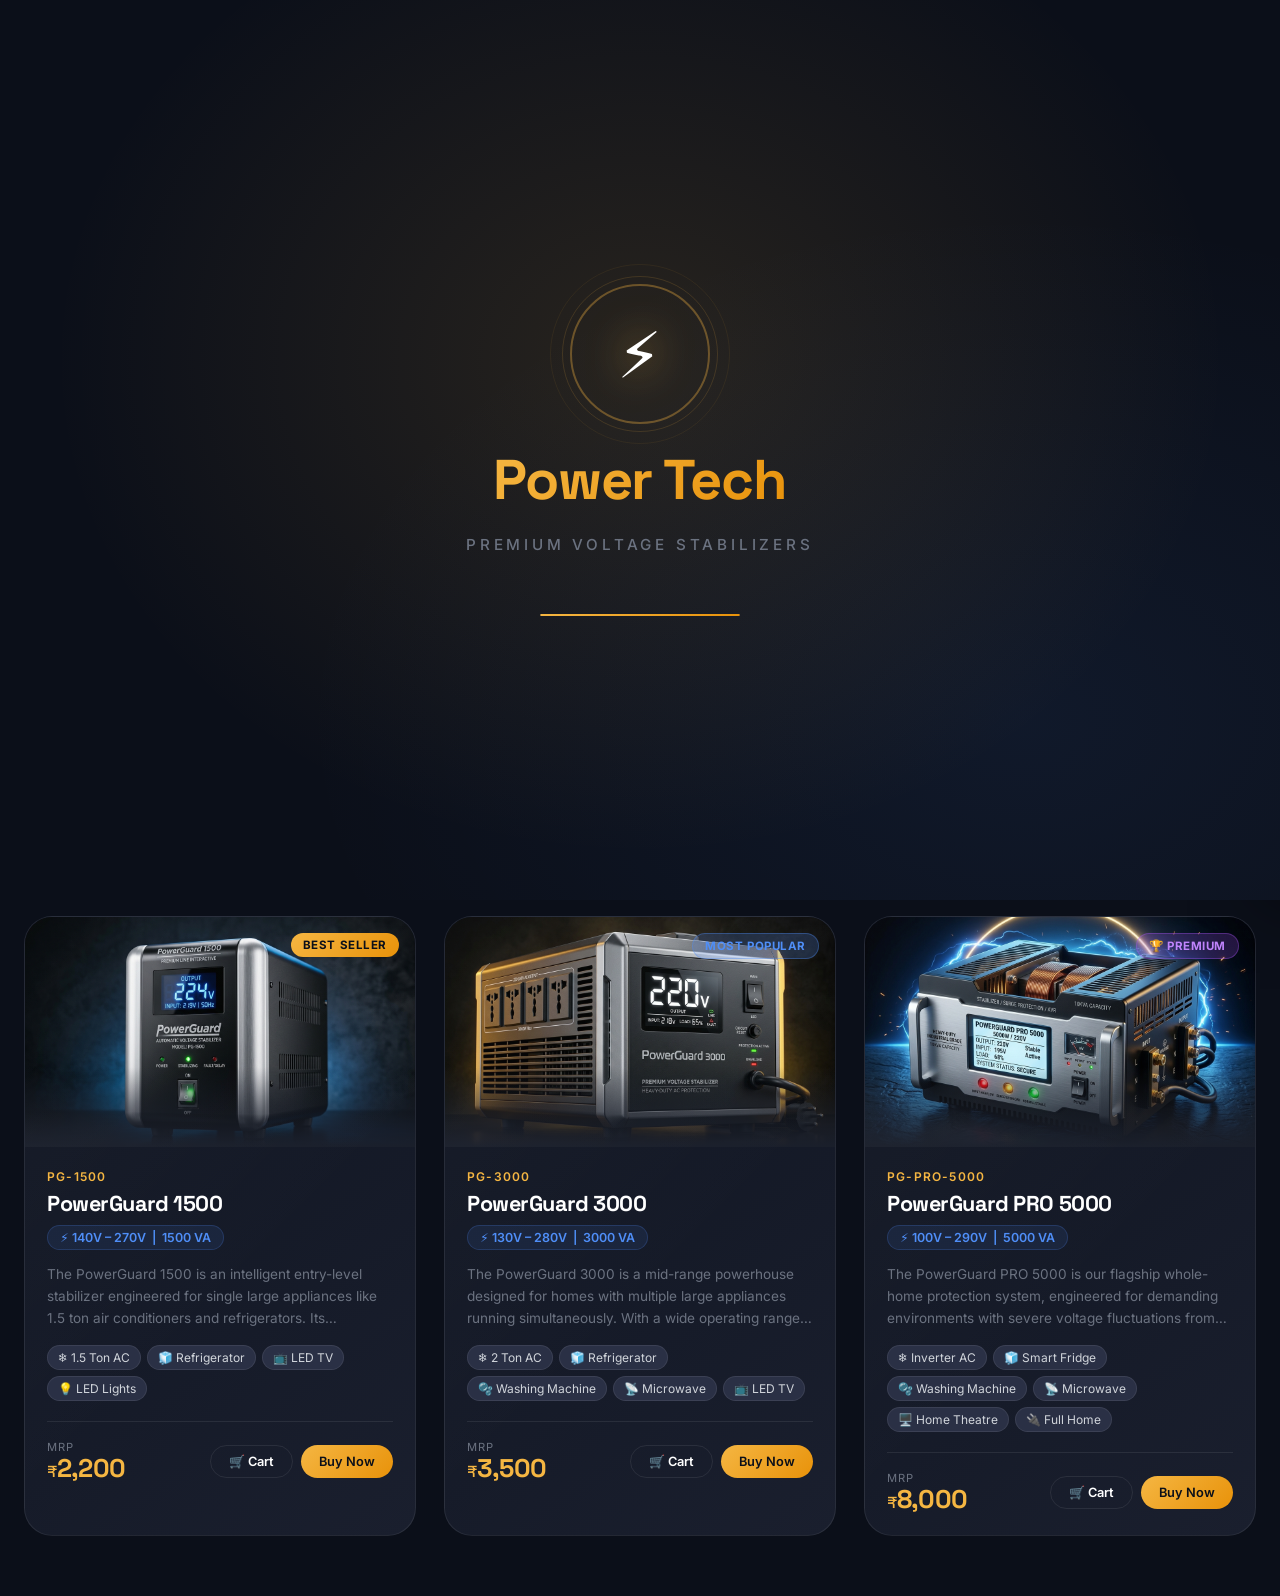
==== index.html @ a94c2c28 "Initial commit - power-tech-" ====
<!DOCTYPE html>
<html lang="en">
<head>
  <meta charset="UTF-8" />
  <meta name="viewport" content="width=device-width, initial-scale=1.0" />
  <title>Power Tech — Premium Voltage Stabilizers</title>
  <meta name="description" content="Power Tech offers India's most trusted premium voltage stabilizers — protecting your ACs, refrigerators, and home appliances from dangerous voltage fluctuations." />
  <meta name="keywords" content="voltage stabilizer, AC stabilizer, refrigerator stabilizer, Power Tech, buy stabilizer online India" />
  <meta property="og:title" content="Power Tech — Premium Voltage Stabilizers" />
  <meta property="og:description" content="Shop premium voltage stabilizers with advanced protection. Free shipping across India." />
  <meta property="og:type" content="website" />

  <!-- Fonts -->
  <link rel="preconnect" href="https://fonts.googleapis.com" />
  <link rel="preconnect" href="https://fonts.gstatic.com" crossorigin />
  <link href="https://fonts.googleapis.com/css2?family=Inter:wght@300;400;500;600;700;800&family=Space+Grotesk:wght@400;500;600;700;800&display=swap" rel="stylesheet" />

  <!-- Stylesheet -->
  <link rel="stylesheet" href="css/style.css" />
</head>
<body>

  <!-- ═══════════════════════════════════════════════════════
       SPLASH SCREEN
  ═══════════════════════════════════════════════════════ -->
  <div id="splash-screen" role="presentation" aria-hidden="true">
    <div class="splash-bg"></div>
    <div class="splash-logo-wrap">
      <div class="splash-ring">
        <span class="splash-icon">⚡</span>
      </div>
      <div class="splash-title">Power Tech</div>
      <div class="splash-subtitle">Premium Voltage Stabilizers</div>
      <div class="splash-loader">
        <div class="splash-loader-bar"></div>
      </div>
    </div>
  </div>

  <!-- ═══════════════════════════════════════════════════════
       HEADER
  ═══════════════════════════════════════════════════════ -->
  <header id="header" role="banner">
    <div class="header-inner">
      <!-- Logo -->
      <a class="logo" href="#" onclick="switchTab('home'); return false;" aria-label="Power Tech Home">
        <span class="logo-icon">⚡</span>
        <span class="logo-text">Power Tech</span>
      </a>

      <!-- Desktop nav tabs (hidden on mobile, shown via CSS) -->
      <nav class="header-nav" role="navigation" aria-label="Primary Navigation">
        <button id="nav-home-desk"   class="nav-btn active" onclick="switchTab('home')"   aria-label="Home">🏠 Home</button>
        <button id="nav-cart-desk"   class="nav-btn"        onclick="switchTab('cart')"   aria-label="Cart">🛒 Cart</button>
        <button id="nav-orders-desk" class="nav-btn"        onclick="switchTab('orders')" aria-label="My Orders">📋 My Orders</button>
      </nav>

      <!-- Right side controls -->
      <div class="header-right">
        <!-- Cart button with badge -->
        <button id="cart-toggle-btn" class="cart-btn" onclick="openCartDrawer()" aria-label="Open Cart">
          🛒
          <span id="cart-badge" class="cart-badge" aria-live="polite">0</span>
        </button>

        <!-- Auth: shown when logged out -->
        <button id="auth-btn" class="auth-btn" onclick="openAuthModal()" aria-label="Sign In or Sign Up">
          Sign In / Sign Up
        </button>

        <!-- Profile chip: shown when logged in -->
        <div id="profile-chip" class="profile-chip hidden" onclick="toggleProfileDropdown()" aria-haspopup="true" aria-expanded="false" role="button" tabindex="0">
          <div class="profile-avatar" id="profile-avatar-initials">PT</div>
          <span class="profile-name" id="profile-name-text">User</span>
          <span style="font-size:0.7rem; color: var(--text-muted);">▾</span>
          <div class="profile-dropdown" role="menu">
            <button class="dropdown-item" onclick="switchTab('orders')" role="menuitem">
              📋 My Orders
            </button>
            <div class="divider" style="margin: 4px 0;"></div>
            <button class="dropdown-item danger" onclick="logout()" role="menuitem">
              🚪 Logout
            </button>
          </div>
        </div>
      </div>
    </div>
  </header>

  <!-- ═══════════════════════════════════════════════════════
       MAIN APP CONTENT
  ═══════════════════════════════════════════════════════ -->
  <main id="app" role="main">

    <!-- ─────────────── HOME SECTION ─────────────── -->
    <section id="section-home" class="section active" aria-label="Home">

      <!-- Hero -->
      <div class="hero">
        <div class="hero-bg" aria-hidden="true"></div>
        <div class="hero-eyebrow">⚡ India's #1 Voltage Stabilizer Brand</div>
        <h1 class="hero-title">
          Protect Your Appliances with<br />
          <span class="highlight">Power Tech</span> Stabilizers
        </h1>
        <p class="hero-subtitle">
          Advanced microprocessor-controlled voltage stabilizers engineered to safeguard your premium appliances from dangerous voltage fluctuations. Trusted by 5 lakh+ Indian families.
        </p>
        <div class="hero-cta">
          <a href="#products" class="btn btn-gold" onclick="document.getElementById('products').scrollIntoView({behavior:'smooth'}); return false;">
            🛍️ Shop Now
          </a>
          <a href="tel:+919876543210" class="btn btn-outline">
            📞 Call Us
          </a>
        </div>
        <div class="hero-features">
          <div class="hero-feature"><span>⚡</span><span>140V–280V Protection</span></div>
          <div class="hero-feature"><span>🔒</span><span>High/Low Voltage Cutoff</span></div>
          <div class="hero-feature"><span>🚀</span><span>Instant Recovery</span></div>
          <div class="hero-feature"><span>🛡️</span><span>2-Year Warranty</span></div>
          <div class="hero-feature"><span>🚚</span><span>Free Pan-India Shipping</span></div>
        </div>
      </div>

      <!-- Products -->
      <div id="products">
        <div class="section-header">
          <h2>Our <span class="text-gold">Stabilizer</span> Range</h2>
          <p>Choose the perfect protection for your appliances — from compact home units to industrial-grade powerhouses.</p>
        </div>

        <!-- Products are injected here by app.js -->
        <div id="products-grid" class="products-grid" role="list" aria-label="Product List">
          <!-- Skeleton placeholders shown while page loads -->
          <div class="skeleton-card" aria-hidden="true">
            <div class="skeleton sk-img"></div>
            <div style="padding:22px;">
              <div class="skeleton sk-line short mb-8"></div>
              <div class="skeleton sk-line medium mb-8"></div>
              <div class="skeleton sk-line mb-8"></div>
              <div class="skeleton sk-btn mt-16"></div>
            </div>
          </div>
          <div class="skeleton-card" aria-hidden="true">
            <div class="skeleton sk-img"></div>
            <div style="padding:22px;">
              <div class="skeleton sk-line short mb-8"></div>
              <div class="skeleton sk-line medium mb-8"></div>
              <div class="skeleton sk-line mb-8"></div>
              <div class="skeleton sk-btn mt-16"></div>
            </div>
          </div>
          <div class="skeleton-card" aria-hidden="true">
            <div class="skeleton sk-img"></div>
            <div style="padding:22px;">
              <div class="skeleton sk-line short mb-8"></div>
              <div class="skeleton sk-line medium mb-8"></div>
              <div class="skeleton sk-line mb-8"></div>
              <div class="skeleton sk-btn mt-16"></div>
            </div>
          </div>
        </div>
      </div>
    </section>

    <!-- ─────────────── CART SECTION ─────────────── -->
    <section id="section-cart" class="section" aria-label="Your Cart">
      <div class="section-header" style="margin-top:40px;">
        <h2>Your <span class="text-gold">Cart</span></h2>
        <p>Review your selected items before checkout.</p>
      </div>
      <div id="cart-page-content">
        <!-- Rendered by cart.js when this section is active -->
      </div>
    </section>

    <!-- ─────────────── MY ORDERS SECTION ─────────────── -->
    <section id="section-orders" class="section" aria-label="My Orders">
      <div class="section-header" style="margin-top:40px;">
        <h2>My <span class="text-gold">Orders</span></h2>
        <p>Track and manage all your placed orders.</p>
      </div>
      <div id="orders-list" class="orders-grid" role="list" aria-label="Orders List">
        <!-- Rendered by orders.js -->
      </div>
    </section>

  </main>

  <!-- ═══════════════════════════════════════════════════════
       BOTTOM NAVIGATION (Mobile + Desktop below header on ≤767px)
  ═══════════════════════════════════════════════════════ -->
  <nav id="bottom-nav" role="navigation" aria-label="Bottom Navigation">
    <button id="nav-home-mob"   class="bottom-nav-btn active" onclick="switchTab('home')"   aria-label="Home">
      <span class="nav-icon">🏠</span>
      <span>Home</span>
    </button>
    <button id="nav-cart-mob"   class="bottom-nav-btn"        onclick="switchTab('cart')"   aria-label="Cart">
      <span class="nav-icon">🛒</span>
      <span>Cart</span>
    </button>
    <button id="nav-orders-mob" class="bottom-nav-btn"        onclick="switchTab('orders')" aria-label="My Orders">
      <span class="nav-icon">📋</span>
      <span>My Orders</span>
    </button>
  </nav>

  <!-- ═══════════════════════════════════════════════════════
       CART DRAWER (Slide-in from right)
  ═══════════════════════════════════════════════════════ -->
  <div id="cart-overlay" onclick="closeCartDrawer()" aria-hidden="true"></div>
  <aside id="cart-drawer" role="complementary" aria-label="Shopping Cart">
    <div class="cart-header">
      <h3>🛒 Your Cart <span id="cart-item-count" class="text-muted" style="font-size:0.85rem; font-weight:400;">(0 items)</span></h3>
      <button class="cart-close" onclick="closeCartDrawer()" aria-label="Close Cart">✕</button>
    </div>
    <div class="cart-items" id="cart-items-list">
      <!-- Cart items rendered by cart.js -->
      <div class="cart-empty">
        <div class="cart-empty-icon">🛒</div>
        <p>Your cart is empty</p>
        <button class="btn btn-gold btn-sm" onclick="closeCartDrawer(); switchTab('home');">Browse Products</button>
      </div>
    </div>
    <div class="cart-footer" id="cart-footer" style="display:none;">
      <div class="cart-subtotal">
        <span class="label">Subtotal</span>
        <span class="amount" id="cart-subtotal-amount">₹0</span>
      </div>
      <button id="checkout-btn" class="btn btn-gold w-full" onclick="openCheckout()">
        Proceed to Checkout →
      </button>
    </div>
  </aside>

  <!-- ═══════════════════════════════════════════════════════
       AUTH MODAL
  ═══════════════════════════════════════════════════════ -->
  <div id="auth-modal" class="modal-overlay" role="dialog" aria-modal="true" aria-label="Authentication" onclick="handleModalOverlayClick(event, 'auth-modal')">
    <div class="modal">
      <div class="modal-header">
        <div>
          <div class="modal-title" id="auth-modal-title">Welcome to Power Tech</div>
          <p style="font-size:0.8rem; color:var(--text-muted); margin-top:4px;">Secure login to manage your orders</p>
        </div>
        <button class="modal-close" onclick="closeAuthModal()" aria-label="Close">✕</button>
      </div>
      <div class="modal-body">
        <!-- Tab Switch -->
        <div class="auth-tabs" role="tablist">
          <button id="tab-signin" class="auth-tab active" onclick="switchAuthTab('signin')" role="tab" aria-selected="true">Sign In</button>
          <button id="tab-signup" class="auth-tab"        onclick="switchAuthTab('signup')" role="tab" aria-selected="false">Sign Up</button>
        </div>

        <!-- Sign In Form -->
        <form id="signin-form" onsubmit="handleSignIn(event)" novalidate>
          <div class="form-group">
            <label class="form-label" for="signin-phone">Phone Number</label>
            <input id="signin-phone" class="form-input" type="tel" placeholder="10-digit mobile number" maxlength="10" inputmode="numeric" autocomplete="tel" required />
            <span id="signin-phone-err" class="form-error"></span>
          </div>
          <div class="form-group">
            <label class="form-label" for="signin-password">Password</label>
            <input id="signin-password" class="form-input" type="password" placeholder="Your password" autocomplete="current-password" required />
            <span id="signin-pass-err" class="form-error"></span>
          </div>
          <div id="signin-error" class="form-error mb-16" style="font-size:0.85rem;"></div>
          <button type="submit" id="signin-submit-btn" class="btn btn-gold w-full">
            Sign In →
          </button>
        </form>

        <!-- Sign Up Form -->
        <form id="signup-form" class="hidden" onsubmit="handleSignUp(event)" novalidate>
          <div class="form-group">
            <label class="form-label" for="signup-name">Full Name *</label>
            <input id="signup-name" class="form-input" type="text" placeholder="Your full name" autocomplete="name" required />
            <span id="signup-name-err" class="form-error"></span>
          </div>
          <div class="form-group">
            <label class="form-label" for="signup-phone">Phone Number * (10 digits)</label>
            <input id="signup-phone" class="form-input" type="tel" placeholder="10-digit mobile number" maxlength="10" inputmode="numeric" autocomplete="tel" required />
            <span id="signup-phone-err" class="form-error"></span>
          </div>
          <div class="form-group">
            <label class="form-label" for="signup-email">Email (optional)</label>
            <input id="signup-email" class="form-input" type="email" placeholder="your@email.com" autocomplete="email" />
            <span id="signup-email-err" class="form-error"></span>
          </div>
          <div class="form-group">
            <label class="form-label" for="signup-password">Password *</label>
            <input id="signup-password" class="form-input" type="password" placeholder="Create a strong password" autocomplete="new-password" required />
            <span id="signup-pass-err" class="form-error"></span>
          </div>
          <div class="form-group">
            <label class="form-label" for="signup-confirm">Confirm Password *</label>
            <input id="signup-confirm" class="form-input" type="password" placeholder="Repeat your password" autocomplete="new-password" required />
            <span id="signup-confirm-err" class="form-error"></span>
          </div>
          <div id="signup-error" class="form-error mb-16" style="font-size:0.85rem;"></div>
          <button type="submit" id="signup-submit-btn" class="btn btn-gold w-full">
            Create Account →
          </button>
        </form>
      </div>
    </div>
  </div>

  <!-- ═══════════════════════════════════════════════════════
       CHECKOUT MODAL (Multi-step)
  ═══════════════════════════════════════════════════════ -->
  <div id="checkout-modal" role="dialog" aria-modal="true" aria-label="Checkout">
    <div class="checkout-box">
      <!-- Header -->
      <div class="checkout-header">
        <div class="checkout-title">🛍️ Checkout</div>
        <button class="modal-close" onclick="closeCheckout()" aria-label="Close Checkout">✕</button>
      </div>

      <!-- Progress Bar -->
      <div class="checkout-progress">
        <div class="progress-steps" role="list">
          <div class="progress-step active" id="ps-1" role="listitem">
            <div class="step-circle" id="sc-1">1</div>
            <div class="step-label">Address</div>
          </div>
          <div class="progress-step" id="ps-2" role="listitem">
            <div class="step-circle" id="sc-2">2</div>
            <div class="step-label">Payment</div>
          </div>
          <div class="progress-step" id="ps-3" role="listitem">
            <div class="step-circle" id="sc-3">3</div>
            <div class="step-label">Summary</div>
          </div>
        </div>
      </div>

      <!-- Steps Body -->
      <div class="checkout-body">

        <!-- STEP 1: Address -->
        <div id="checkout-step-1" class="checkout-step active">
          <form id="address-form" onsubmit="goToCheckoutStep(2); return false;" novalidate>
            <div class="form-group">
              <label class="form-label" for="addr-name">Full Name *</label>
              <input id="addr-name" class="form-input" type="text" placeholder="Recipient's full name" required />
              <span id="addr-name-err" class="form-error"></span>
            </div>
            <div class="form-group">
              <label class="form-label" for="addr-phone">Phone *</label>
              <input id="addr-phone" class="form-input" type="tel" placeholder="10-digit number" maxlength="10" inputmode="numeric" required />
              <span id="addr-phone-err" class="form-error"></span>
            </div>
            <div class="form-group">
              <label class="form-label" for="addr-address">Full Address *</label>
              <textarea id="addr-address" class="form-input" rows="3" placeholder="House/Flat no, Street, Locality" required style="resize:vertical;"></textarea>
              <span id="addr-address-err" class="form-error"></span>
            </div>
            <div style="display:grid; grid-template-columns:1fr 1fr; gap:12px;">
              <div class="form-group">
                <label class="form-label" for="addr-city">City *</label>
                <input id="addr-city" class="form-input" type="text" placeholder="City" required />
                <span id="addr-city-err" class="form-error"></span>
              </div>
              <div class="form-group">
                <label class="form-label" for="addr-pincode">Pincode *</label>
                <input id="addr-pincode" class="form-input" type="text" placeholder="6-digit" maxlength="6" inputmode="numeric" required />
                <span id="addr-pincode-err" class="form-error"></span>
              </div>
            </div>
          </form>
        </div>

        <!-- STEP 2: Payment -->
        <div id="checkout-step-2" class="checkout-step">
          <p style="font-size:0.875rem; color:var(--text-muted); margin-bottom:20px;">Select a payment method below:</p>

          <!-- COD Option -->
          <label class="payment-option">
            <input type="radio" name="payment-method" id="pay-cod" value="COD" checked />
            <span class="payment-option-icon">💵</span>
            <div>
              <div class="payment-option-label">Cash on Delivery</div>
              <div class="payment-option-desc">Pay when your order arrives</div>
            </div>
          </label>

          <!-- UPI Option -->
          <label class="payment-option">
            <input type="radio" name="payment-method" id="pay-upi" value="UPI" />
            <span class="payment-option-icon">📲</span>
            <div>
              <div class="payment-option-label">UPI Payment</div>
              <div class="payment-option-desc">Pay now via any UPI app</div>
            </div>
          </label>

          <!-- UPI Details (hidden until UPI selected) -->
          <div id="upi-section" class="hidden" style="margin-top:20px;">
            <!-- QR Code -->
            <div style="text-align:center; margin-bottom:16px;">
              <p style="font-size:0.8rem; color:var(--text-muted); margin-bottom:12px;">Scan QR code with any UPI app</p>
              <div class="qr-placeholder">
                <!-- Inline SVG QR-like decorative pattern -->
                <svg viewBox="0 0 200 200" xmlns="http://www.w3.org/2000/svg" style="width:100%;height:100%;">
                  <rect width="200" height="200" fill="white"/>
                  <!-- Finder pattern TL -->
                  <rect x="10" y="10" width="60" height="60" rx="4" fill="black"/>
                  <rect x="18" y="18" width="44" height="44" rx="2" fill="white"/>
                  <rect x="26" y="26" width="28" height="28" rx="2" fill="black"/>
                  <!-- Finder pattern TR -->
                  <rect x="130" y="10" width="60" height="60" rx="4" fill="black"/>
                  <rect x="138" y="18" width="44" height="44" rx="2" fill="white"/>
                  <rect x="146" y="26" width="28" height="28" rx="2" fill="black"/>
                  <!-- Finder pattern BL -->
                  <rect x="10" y="130" width="60" height="60" rx="4" fill="black"/>
                  <rect x="18" y="138" width="44" height="44" rx="2" fill="white"/>
                  <rect x="26" y="146" width="28" height="28" rx="2" fill="black"/>
                  <!-- Data dots pattern -->
                  <rect x="85" y="10" width="8" height="8" fill="black"/>
                  <rect x="100" y="10" width="8" height="8" fill="black"/>
                  <rect x="115" y="10" width="8" height="8" fill="black"/>
                  <rect x="85" y="25" width="8" height="8" fill="black"/>
                  <rect x="115" y="25" width="8" height="8" fill="black"/>
                  <rect x="85" y="40" width="8" height="8" fill="black"/>
                  <rect x="100" y="40" width="8" height="8" fill="black"/>
                  <!-- More data -->
                  <rect x="10" y="85" width="8" height="8" fill="black"/>
                  <rect x="25" y="85" width="8" height="8" fill="black"/>
                  <rect x="40" y="85" width="8" height="8" fill="black"/>
                  <rect x="55" y="85" width="8" height="8" fill="black"/>
                  <rect x="10" y="100" width="8" height="8" fill="black"/>
                  <rect x="40" y="100" width="8" height="8" fill="black"/>
                  <rect x="10" y="115" width="8" height="8" fill="black"/>
                  <rect x="25" y="115" width="8" height="8" fill="black"/>
                  <rect x="55" y="115" width="8" height="8" fill="black"/>
                  <!-- Center data -->
                  <rect x="85" y="85" width="8" height="8" fill="black"/>
                  <rect x="100" y="85" width="8" height="8" fill="black"/>
                  <rect x="115" y="85" width="8" height="8" fill="black"/>
                  <rect x="130" y="85" width="8" height="8" fill="black"/>
                  <rect x="85" y="100" width="8" height="8" fill="black"/>
                  <rect x="115" y="100" width="8" height="8" fill="black"/>
                  <rect x="85" y="115" width="8" height="8" fill="black"/>
                  <rect x="100" y="115" width="8" height="8" fill="black"/>
                  <rect x="130" y="115" width="8" height="8" fill="black"/>
                  <!-- Right column data -->
                  <rect x="145" y="85" width="8" height="8" fill="black"/>
                  <rect x="160" y="85" width="8" height="8" fill="black"/>
                  <rect x="175" y="85" width="8" height="8" fill="black"/>
                  <rect x="145" y="100" width="8" height="8" fill="black"/>
                  <rect x="175" y="100" width="8" height="8" fill="black"/>
                  <rect x="160" y="115" width="8" height="8" fill="black"/>
                  <!-- Bottom data -->
                  <rect x="85" y="130" width="8" height="8" fill="black"/>
                  <rect x="100" y="130" width="8" height="8" fill="black"/>
                  <rect x="115" y="130" width="8" height="8" fill="black"/>
                  <rect x="130" y="130" width="8" height="8" fill="black"/>
                  <rect x="145" y="130" width="8" height="8" fill="black"/>
                  <rect x="160" y="130" width="8" height="8" fill="black"/>
                  <rect x="175" y="130" width="8" height="8" fill="black"/>
                  <rect x="85" y="145" width="8" height="8" fill="black"/>
                  <rect x="115" y="145" width="8" height="8" fill="black"/>
                  <rect x="85" y="160" width="8" height="8" fill="black"/>
                  <rect x="100" y="160" width="8" height="8" fill="black"/>
                  <rect x="130" y="160" width="8" height="8" fill="black"/>
                  <rect x="160" y="160" width="8" height="8" fill="black"/>
                  <rect x="175" y="160" width="8" height="8" fill="black"/>
                  <rect x="85" y="175" width="8" height="8" fill="black"/>
                  <rect x="115" y="175" width="8" height="8" fill="black"/>
                  <rect x="145" y="175" width="8" height="8" fill="black"/>
                  <rect x="175" y="175" width="8" height="8" fill="black"/>
                  <!-- UPI label in center -->
                  <text x="100" y="78" text-anchor="middle" font-size="10" font-family="Arial" font-weight="bold" fill="#f5b642">powertech@upi</text>
                </svg>
              </div>
              <p style="font-size:0.8rem; color:var(--text-muted); margin-top:8px;">UPI ID: <strong style="color:var(--accent-gold);">powertech@upi</strong></p>
            </div>

            <!-- Mandatory Warning -->
            <div class="upi-warning" role="alert">
              📸 <strong>Uploading the payment screenshot is COMPULSORY.</strong><br />
              Without proof, your order cannot be processed.
            </div>

            <!-- File Upload -->
            <div class="file-upload-area" id="file-upload-area" onclick="document.getElementById('screenshot-input').click()">
              <div class="upload-icon">📁</div>
              <p>Click to upload payment screenshot</p>
              <p style="font-size:0.75rem; margin-top:4px;">JPG, PNG or WEBP — Max 5MB</p>
              <div class="file-name hidden" id="file-name-display"></div>
            </div>
            <input type="file" id="screenshot-input" accept="image/*" class="hidden" onchange="handleScreenshotUpload(this)" />
          </div>
        </div>

        <!-- STEP 3: Summary -->
        <div id="checkout-step-3" class="checkout-step">
          <div id="order-summary-content">
            <!-- Rendered by checkout.js -->
          </div>
        </div>

        <!-- STEP 4: Success -->
        <div id="checkout-step-success" class="checkout-step">
          <div class="success-anim">
            <span class="success-icon">✅</span>
            <div class="success-title">Order Placed!</div>
            <p class="success-subtitle">Your order has been placed successfully. You'll receive updates shortly.</p>
            <div style="display:flex; gap:12px; justify-content:center; flex-wrap:wrap;">
              <button class="btn btn-gold" onclick="viewMyOrder()">📋 View Order</button>
              <button class="btn btn-outline" onclick="closeCheckout()">Continue Shopping</button>
            </div>
          </div>
        </div>

      </div><!-- end checkout-body -->

      <!-- Footer with navigation buttons -->
      <div class="checkout-footer" id="checkout-nav-footer">
        <button class="btn btn-outline" id="checkout-back-btn" onclick="checkoutBack()" style="display:none;">← Back</button>
        <button class="btn btn-gold w-full" id="checkout-next-btn" onclick="checkoutNext()">Continue →</button>
      </div>

    </div><!-- end checkout-box -->
  </div>

  <!-- ═══════════════════════════════════════════════════════
       LIGHTBOX
  ═══════════════════════════════════════════════════════ -->
  <div id="lightbox" onclick="closeLightbox()" role="dialog" aria-modal="true" aria-label="Image Viewer">
    <button class="lightbox-close" onclick="closeLightbox()" aria-label="Close">✕</button>
    <img id="lightbox-img" src="" alt="Payment Screenshot" loading="lazy" />
  </div>

  <!-- ═══════════════════════════════════════════════════════
       FLOATING CALL BUTTON
  ═══════════════════════════════════════════════════════ -->
  <a id="float-call" href="tel:+919876543210" aria-label="Call Power Tech on +91 9876543210">
    <span class="call-tooltip">📞 +91 9876543210</span>
    📞
  </a>

  <!-- ═══════════════════════════════════════════════════════
       TOAST CONTAINER
  ═══════════════════════════════════════════════════════ -->
  <div id="toast-container" role="status" aria-live="polite"></div>

  <!-- ═══════════════════════════════════════════════════════
       SPINNER OVERLAY
  ═══════════════════════════════════════════════════════ -->
  <div id="spinner-overlay" role="status" aria-label="Loading">
    <div class="spinner"></div>
    <span class="spinner-text" id="spinner-text">Processing your order...</span>
  </div>

  <!-- ═══════════════════════════════════════════════════════
       JAVASCRIPT MODULES (Order matters — no build tool)
  ═══════════════════════════════════════════════════════ -->
  <script src="js/config.js"></script>
  <script src="js/auth.js"></script>
  <script src="js/cart.js"></script>
  <script src="js/whatsapp.js"></script>
  <script src="js/orders.js"></script>
  <script src="js/checkout.js"></script>
  <script src="js/app.js"></script>

</body>
</html>
---- css/style.css ----
/* =========================================================
   POWER TECH — PREMIUM VOLTAGE STABILIZER E-COMMERCE
   style.css — Complete Design System
   ========================================================= */

/* --- Google Fonts Import --- */
@import url('https://fonts.googleapis.com/css2?family=Inter:wght@300;400;500;600;700;800&family=Space+Grotesk:wght@400;500;600;700;800&display=swap');

/* --- CSS Custom Properties (Design Tokens) --- */
:root {
  /* Colours */
  --bg-primary:      #0b0f19;
  --bg-surface:      #1a1f2b;
  --bg-surface-2:    #222839;
  --bg-surface-3:    #2a3045;
  --accent-gold:     #f5b642;
  --accent-gold-dim: #c48a1a;
  --accent-gold-glow:rgba(245,182,66,0.25);
  --accent-blue:     #4f8ef7;
  --accent-green:    #22c55e;
  --accent-red:      #ef4444;
  --text-primary:    #ffffff;
  --text-secondary:  #d1d5db;
  --text-muted:      #6b7280;
  --border-color:    rgba(255,255,255,0.08);
  --border-gold:     rgba(245,182,66,0.35);

  /* Gradients */
  --gradient-card:    linear-gradient(145deg, #0f1420 0%, #1a1f2e 100%);
  --gradient-gold:    linear-gradient(135deg, #f5b642 0%, #e8920a 100%);
  --gradient-hero:    linear-gradient(135deg, #0b0f19 0%, #1a1f2b 50%, #0f1525 100%);
  --gradient-glow:    radial-gradient(ellipse at center, rgba(245,182,66,0.15) 0%, transparent 70%);

  /* Shadows */
  --shadow-sm:    0 2px 8px rgba(0,0,0,0.4);
  --shadow-md:    0 8px 32px rgba(0,0,0,0.5);
  --shadow-lg:    0 20px 60px rgba(0,0,0,0.6);
  --shadow-gold:  0 0 30px rgba(245,182,66,0.25), 0 8px 32px rgba(0,0,0,0.5);
  --shadow-card:  0 4px 24px rgba(0,0,0,0.4), inset 0 1px 0 rgba(255,255,255,0.05);

  /* Typography */
  --font-ui:      'Inter', system-ui, sans-serif;
  --font-display: 'Space Grotesk', system-ui, sans-serif;

  /* Spacing */
  --nav-height-desktop: 64px;
  --nav-height-mobile:  70px;

  /* Transitions */
  --transition-fast:   150ms cubic-bezier(0.4,0,0.2,1);
  --transition-medium: 300ms cubic-bezier(0.4,0,0.2,1);
  --transition-slow:   500ms cubic-bezier(0.4,0,0.2,1);

  /* Border Radius */
  --radius-sm:  6px;
  --radius-md:  12px;
  --radius-lg:  20px;
  --radius-xl:  28px;
  --radius-full: 9999px;
}

/* --- Reset & Base --- */
*, *::before, *::after {
  box-sizing: border-box;
  margin: 0;
  padding: 0;
}

html {
  scroll-behavior: smooth;
  font-size: 16px;
}

body {
  font-family: var(--font-ui);
  background-color: var(--bg-primary);
  color: var(--text-primary);
  -webkit-font-smoothing: antialiased;
  -moz-osx-font-smoothing: grayscale;
  overflow-x: hidden;
  min-height: 100vh;
}

/* Custom scrollbar */
::-webkit-scrollbar { width: 6px; height: 6px; }
::-webkit-scrollbar-track { background: var(--bg-primary); }
::-webkit-scrollbar-thumb { background: var(--bg-surface-3); border-radius: var(--radius-full); }
::-webkit-scrollbar-thumb:hover { background: var(--accent-gold-dim); }

/* =========================================================
   SPLASH SCREEN
   ========================================================= */
#splash-screen {
  position: fixed;
  inset: 0;
  z-index: 9999;
  background: var(--bg-primary);
  display: flex;
  flex-direction: column;
  align-items: center;
  justify-content: center;
  overflow: hidden;
}

#splash-screen .splash-bg {
  position: absolute;
  inset: 0;
  background: radial-gradient(ellipse at 50% 40%, rgba(245,182,66,0.12) 0%, transparent 65%),
              radial-gradient(ellipse at 80% 80%, rgba(79,142,247,0.08) 0%, transparent 50%);
}

.splash-logo-wrap {
  position: relative;
  display: flex;
  flex-direction: column;
  align-items: center;
  gap: 20px;
  animation: splashEntrance 0.8s cubic-bezier(0.34,1.56,0.64,1) both;
}

.splash-ring {
  width: 140px;
  height: 140px;
  border-radius: 50%;
  border: 2px solid var(--border-gold);
  display: flex;
  align-items: center;
  justify-content: center;
  position: relative;
  animation: ringPulse 2s ease-in-out infinite;
}

.splash-ring::before {
  content: '';
  position: absolute;
  inset: -10px;
  border-radius: 50%;
  border: 1px solid rgba(245,182,66,0.15);
  animation: ringPulse 2s ease-in-out infinite 0.3s;
}

.splash-ring::after {
  content: '';
  position: absolute;
  inset: -22px;
  border-radius: 50%;
  border: 1px solid rgba(245,182,66,0.07);
  animation: ringPulse 2s ease-in-out infinite 0.6s;
}

.splash-icon {
  font-size: 64px;
  animation: iconSpin 2.5s cubic-bezier(0.23,1,0.32,1) both;
  filter: drop-shadow(0 0 20px rgba(245,182,66,0.8));
}

.splash-title {
  font-family: var(--font-display);
  font-size: clamp(2.2rem, 6vw, 3.5rem);
  font-weight: 800;
  letter-spacing: -0.02em;
  background: var(--gradient-gold);
  -webkit-background-clip: text;
  -webkit-text-fill-color: transparent;
  background-clip: text;
  text-align: center;
}

.splash-subtitle {
  font-size: 0.95rem;
  color: var(--text-muted);
  letter-spacing: 0.25em;
  text-transform: uppercase;
  font-weight: 500;
}

.splash-loader {
  width: 200px;
  height: 2px;
  background: var(--bg-surface-2);
  border-radius: var(--radius-full);
  overflow: hidden;
  margin-top: 40px;
}

.splash-loader-bar {
  height: 100%;
  background: var(--gradient-gold);
  border-radius: var(--radius-full);
  animation: loaderFill 2.2s cubic-bezier(0.4,0,0.2,1) both;
  box-shadow: 0 0 12px rgba(245,182,66,0.6);
}

@keyframes splashEntrance {
  from { opacity:0; transform: scale(0.8) translateY(40px); }
  to   { opacity:1; transform: scale(1) translateY(0); }
}

@keyframes ringPulse {
  0%, 100% { opacity: 1; transform: scale(1); }
  50%       { opacity: 0.6; transform: scale(1.05); }
}

@keyframes iconSpin {
  0%   { transform: rotateY(-180deg) scale(0); opacity:0; }
  60%  { transform: rotateY(20deg)   scale(1.1); opacity:1; }
  100% { transform: rotateY(0deg)    scale(1); }
}

@keyframes loaderFill {
  from { width: 0%; }
  to   { width: 100%; }
}

#splash-screen.hide {
  animation: splashExit 0.6s cubic-bezier(0.4,0,0.2,1) forwards;
}

@keyframes splashExit {
  to { opacity:0; transform: translateY(-100%); }
}

/* =========================================================
   HEADER
   ========================================================= */
#header {
  position: sticky;
  top: 0;
  z-index: 100;
  background: rgba(11,15,25,0.85);
  backdrop-filter: blur(20px);
  -webkit-backdrop-filter: blur(20px);
  border-bottom: 1px solid var(--border-color);
  height: var(--nav-height-desktop);
  display: flex;
  align-items: center;
}

.header-inner {
  max-width: 1280px;
  margin: 0 auto;
  width: 100%;
  padding: 0 24px;
  display: flex;
  align-items: center;
  justify-content: space-between;
  gap: 16px;
}

.logo {
  display: flex;
  align-items: center;
  gap: 10px;
  text-decoration: none;
  flex-shrink: 0;
}

.logo-icon {
  font-size: 28px;
  filter: drop-shadow(0 0 10px rgba(245,182,66,0.7));
  animation: logoPulse 3s ease-in-out infinite;
}

.logo-text {
  font-family: var(--font-display);
  font-size: 1.4rem;
  font-weight: 800;
  letter-spacing: -0.03em;
  background: var(--gradient-gold);
  -webkit-background-clip: text;
  -webkit-text-fill-color: transparent;
  background-clip: text;
}

@keyframes logoPulse {
  0%, 100% { filter: drop-shadow(0 0 8px rgba(245,182,66,0.6)); }
  50%       { filter: drop-shadow(0 0 18px rgba(245,182,66,0.9)); }
}

/* Desktop Nav Tabs (inside header) */
.header-nav {
  display: flex;
  align-items: center;
  gap: 4px;
  background: var(--bg-surface);
  border-radius: var(--radius-full);
  padding: 4px;
  border: 1px solid var(--border-color);
}

.header-nav .nav-btn {
  padding: 8px 20px;
  border-radius: var(--radius-full);
  border: none;
  background: transparent;
  color: var(--text-muted);
  font-family: var(--font-ui);
  font-size: 0.875rem;
  font-weight: 500;
  cursor: pointer;
  transition: all var(--transition-medium);
  display: flex;
  align-items: center;
  gap: 8px;
  white-space: nowrap;
}

.header-nav .nav-btn:hover {
  color: var(--text-primary);
  background: var(--bg-surface-2);
}

.header-nav .nav-btn.active {
  background: var(--gradient-gold);
  color: var(--bg-primary);
  font-weight: 600;
  box-shadow: 0 2px 12px rgba(245,182,66,0.4);
}

.header-right {
  display: flex;
  align-items: center;
  gap: 16px;
  flex-shrink: 0;
}

/* Cart icon button */
.cart-btn {
  position: relative;
  width: 44px;
  height: 44px;
  border-radius: var(--radius-md);
  border: 1px solid var(--border-color);
  background: var(--bg-surface);
  color: var(--text-primary);
  font-size: 1.2rem;
  cursor: pointer;
  display: flex;
  align-items: center;
  justify-content: center;
  transition: all var(--transition-medium);
}

.cart-btn:hover {
  border-color: var(--border-gold);
  background: var(--bg-surface-2);
  box-shadow: var(--shadow-gold);
}

.cart-badge {
  position: absolute;
  top: -6px;
  right: -6px;
  min-width: 20px;
  height: 20px;
  border-radius: var(--radius-full);
  background: var(--accent-gold);
  color: var(--bg-primary);
  font-size: 0.7rem;
  font-weight: 700;
  display: flex;
  align-items: center;
  justify-content: center;
  padding: 0 4px;
  transform: scale(0);
  transition: transform var(--transition-fast);
}

.cart-badge.visible {
  transform: scale(1);
  animation: badgePop 0.3s cubic-bezier(0.34,1.56,0.64,1);
}

@keyframes badgePop {
  from { transform: scale(0); }
  to   { transform: scale(1); }
}

/* Auth Button */
.auth-btn {
  padding: 9px 20px;
  border-radius: var(--radius-full);
  border: 1px solid var(--border-gold);
  background: transparent;
  color: var(--accent-gold);
  font-family: var(--font-ui);
  font-size: 0.875rem;
  font-weight: 600;
  cursor: pointer;
  transition: all var(--transition-medium);
  white-space: nowrap;
}

.auth-btn:hover {
  background: var(--accent-gold);
  color: var(--bg-primary);
  box-shadow: 0 0 20px rgba(245,182,66,0.4);
}

/* Profile Chip */
.profile-chip {
  position: relative;
  display: flex;
  align-items: center;
  gap: 10px;
  padding: 6px 14px 6px 6px;
  border-radius: var(--radius-full);
  border: 1px solid var(--border-gold);
  background: var(--bg-surface);
  cursor: pointer;
  transition: all var(--transition-medium);
}

.profile-chip:hover {
  background: var(--bg-surface-2);
  box-shadow: var(--shadow-gold);
}

.profile-avatar {
  width: 32px;
  height: 32px;
  border-radius: 50%;
  background: var(--gradient-gold);
  display: flex;
  align-items: center;
  justify-content: center;
  font-size: 0.875rem;
  font-weight: 700;
  color: var(--bg-primary);
  flex-shrink: 0;
}

.profile-name {
  font-size: 0.875rem;
  font-weight: 500;
  color: var(--text-primary);
  max-width: 100px;
  overflow: hidden;
  text-overflow: ellipsis;
  white-space: nowrap;
}

.profile-dropdown {
  position: absolute;
  top: calc(100% + 12px);
  right: 0;
  background: var(--bg-surface-2);
  border: 1px solid var(--border-color);
  border-radius: var(--radius-md);
  padding: 8px;
  min-width: 160px;
  backdrop-filter: blur(20px);
  box-shadow: var(--shadow-lg);
  opacity: 0;
  visibility: hidden;
  transform: translateY(-10px);
  transition: all var(--transition-medium);
  z-index: 200;
}

.profile-chip.open .profile-dropdown {
  opacity: 1;
  visibility: visible;
  transform: translateY(0);
}

.dropdown-item {
  display: flex;
  align-items: center;
  gap: 10px;
  padding: 10px 12px;
  border-radius: var(--radius-sm);
  font-size: 0.875rem;
  color: var(--text-secondary);
  cursor: pointer;
  transition: all var(--transition-fast);
  border: none;
  background: none;
  width: 100%;
  text-align: left;
}

.dropdown-item:hover {
  background: var(--bg-surface-3);
  color: var(--text-primary);
}

.dropdown-item.danger:hover {
  background: rgba(239,68,68,0.1);
  color: var(--accent-red);
}

/* =========================================================
   BOTTOM NAVIGATION (Mobile)
   ========================================================= */
#bottom-nav {
  position: fixed;
  bottom: 0;
  left: 0;
  right: 0;
  z-index: 90;
  background: rgba(26,31,43,0.95);
  backdrop-filter: blur(20px);
  -webkit-backdrop-filter: blur(20px);
  border-top: 1px solid var(--border-color);
  height: var(--nav-height-mobile);
  display: flex;
  align-items: stretch;
  padding-bottom: env(safe-area-inset-bottom);
}

.bottom-nav-btn {
  flex: 1;
  display: flex;
  flex-direction: column;
  align-items: center;
  justify-content: center;
  gap: 4px;
  border: none;
  background: none;
  color: var(--text-muted);
  font-size: 0.7rem;
  font-family: var(--font-ui);
  font-weight: 500;
  cursor: pointer;
  transition: all var(--transition-medium);
  position: relative;
  padding-top: 4px;
}

.bottom-nav-btn .nav-icon { font-size: 1.5rem; transition: transform var(--transition-medium); }

.bottom-nav-btn::before {
  content: '';
  position: absolute;
  top: 0;
  left: 50%;
  transform: translateX(-50%) scaleX(0);
  width: 40px;
  height: 3px;
  background: var(--gradient-gold);
  border-radius: 0 0 var(--radius-full) var(--radius-full);
  transition: transform var(--transition-medium);
}

.bottom-nav-btn.active {
  color: var(--accent-gold);
}

.bottom-nav-btn.active::before {
  transform: translateX(-50%) scaleX(1);
}

.bottom-nav-btn.active .nav-icon {
  transform: translateY(-2px);
}

/* On desktop, hide bottom nav */
@media (min-width: 768px) {
  #bottom-nav { display: none; }
  .header-nav  { display: flex; }
  body { padding-bottom: 0; }
}

@media (max-width: 767px) {
  .header-nav { display: none; }
  body { padding-bottom: var(--nav-height-mobile); }
}

/* =========================================================
   MAIN CONTENT SECTIONS
   ========================================================= */
#app {
  max-width: 1280px;
  margin: 0 auto;
  padding: 0 24px;
}

.section {
  display: none;
  opacity: 0;
  transform: translateY(16px);
  transition: opacity var(--transition-medium), transform var(--transition-medium);
}

.section.active {
  display: block;
  animation: sectionIn 0.4s cubic-bezier(0.4,0,0.2,1) forwards;
}

@keyframes sectionIn {
  from { opacity:0; transform: translateY(16px); }
  to   { opacity:1; transform: translateY(0); }
}

/* =========================================================
   HERO SECTION
   ========================================================= */
.hero {
  position: relative;
  padding: 80px 0 60px;
  overflow: hidden;
  text-align: center;
}

.hero-bg {
  position: absolute;
  inset: 0;
  background: var(--gradient-glow);
  pointer-events: none;
}

.hero-eyebrow {
  display: inline-flex;
  align-items: center;
  gap: 8px;
  padding: 6px 16px;
  border-radius: var(--radius-full);
  background: rgba(245,182,66,0.08);
  border: 1px solid var(--border-gold);
  font-size: 0.8rem;
  font-weight: 600;
  color: var(--accent-gold);
  letter-spacing: 0.1em;
  text-transform: uppercase;
  margin-bottom: 24px;
}

.hero-title {
  font-family: var(--font-display);
  font-size: clamp(2.4rem, 6vw, 4.5rem);
  font-weight: 800;
  line-height: 1.1;
  letter-spacing: -0.03em;
  margin-bottom: 20px;
}

.hero-title .highlight {
  background: var(--gradient-gold);
  -webkit-background-clip: text;
  -webkit-text-fill-color: transparent;
  background-clip: text;
}

.hero-subtitle {
  font-size: clamp(1rem, 2vw, 1.2rem);
  color: var(--text-secondary);
  max-width: 600px;
  margin: 0 auto 40px;
  line-height: 1.65;
}

.hero-cta {
  display: flex;
  gap: 16px;
  justify-content: center;
  flex-wrap: wrap;
}

/* Features bar */
.hero-features {
  display: flex;
  justify-content: center;
  flex-wrap: wrap;
  gap: 12px;
  margin-top: 60px;
  padding-top: 40px;
  border-top: 1px solid var(--border-color);
}

.hero-feature {
  display: flex;
  align-items: center;
  gap: 8px;
  font-size: 0.85rem;
  color: var(--text-secondary);
}

.hero-feature span:first-child { font-size: 1.2rem; }

/* =========================================================
   BUTTONS
   ========================================================= */
.btn {
  display: inline-flex;
  align-items: center;
  justify-content: center;
  gap: 8px;
  padding: 12px 28px;
  border-radius: var(--radius-full);
  border: none;
  font-family: var(--font-ui);
  font-size: 0.9rem;
  font-weight: 600;
  cursor: pointer;
  transition: all var(--transition-medium);
  text-decoration: none;
  position: relative;
  overflow: hidden;
  white-space: nowrap;
}

.btn::after {
  content: '';
  position: absolute;
  inset: 0;
  background: white;
  opacity: 0;
  transition: opacity var(--transition-fast);
}

.btn:active::after { opacity: 0.08; }

/* Gold primary button */
.btn-gold {
  background: var(--gradient-gold);
  color: var(--bg-primary);
  box-shadow: 0 4px 20px rgba(245,182,66,0.35);
}

.btn-gold:hover {
  transform: translateY(-2px);
  box-shadow: 0 8px 30px rgba(245,182,66,0.5);
}

.btn-gold:active { transform: translateY(0); }

/* Pulsing gold (for Buy Now CTA) */
.btn-gold-pulse {
  background: var(--gradient-gold);
  color: var(--bg-primary);
  animation: goldPulse 2.5s ease-in-out infinite;
}

@keyframes goldPulse {
  0%, 100% { box-shadow: 0 4px 20px rgba(245,182,66,0.35); }
  50%       { box-shadow: 0 4px 40px rgba(245,182,66,0.7); }
}

.btn-gold-pulse:hover { animation: none; box-shadow: 0 8px 40px rgba(245,182,66,0.6); transform: translateY(-2px); }

/* Outline button */
.btn-outline {
  background: transparent;
  color: var(--text-primary);
  border: 1px solid var(--border-color);
}

.btn-outline:hover {
  border-color: var(--border-gold);
  background: rgba(245,182,66,0.05);
  color: var(--accent-gold);
}

/* Danger */
.btn-danger {
  background: rgba(239,68,68,0.15);
  color: var(--accent-red);
  border: 1px solid rgba(239,68,68,0.25);
}

.btn-danger:hover { background: rgba(239,68,68,0.25); }

/* Icon button */
.btn-icon {
  width: 36px;
  height: 36px;
  padding: 0;
  border-radius: var(--radius-sm);
  font-size: 1rem;
}

/* Small button */
.btn-sm {
  padding: 8px 18px;
  font-size: 0.8rem;
}

/* =========================================================
   PRODUCT SECTION & CARDS
   ========================================================= */
.section-header {
  text-align: center;
  margin-bottom: 48px;
}

.section-header h2 {
  font-family: var(--font-display);
  font-size: clamp(1.8rem, 4vw, 2.8rem);
  font-weight: 700;
  letter-spacing: -0.02em;
  margin-bottom: 12px;
}

.section-header p {
  color: var(--text-secondary);
  font-size: 1rem;
  max-width: 500px;
  margin: 0 auto;
}

.products-grid {
  display: grid;
  grid-template-columns: repeat(auto-fill, minmax(340px, 1fr));
  gap: 28px;
  padding: 20px 0 60px;
}

@media (max-width: 480px) {
  .products-grid { grid-template-columns: 1fr; gap: 20px; }
}

/* Product Card */
.product-card {
  background: var(--gradient-card);
  border: 1px solid var(--border-color);
  border-radius: var(--radius-xl);
  overflow: hidden;
  position: relative;
  transition: border-color var(--transition-medium), box-shadow var(--transition-medium);
  transform-style: preserve-3d;
  will-change: transform;
  cursor: default;
}

.product-card::before {
  content: '';
  position: absolute;
  inset: 0;
  background: linear-gradient(135deg, rgba(255,255,255,0.03) 0%, transparent 60%);
  pointer-events: none;
  z-index: 1;
}

.product-card:hover {
  border-color: var(--border-gold);
  box-shadow: var(--shadow-gold);
}

/* Gloss sweep on hover */
.product-card .gloss {
  position: absolute;
  inset: 0;
  background: linear-gradient(105deg, transparent 40%, rgba(255,255,255,0.04) 50%, transparent 60%);
  pointer-events: none;
  z-index: 2;
  opacity: 0;
  transition: opacity var(--transition-medium);
}

.product-card:hover .gloss { opacity: 1; }

/* Badge */
.product-badge {
  position: absolute;
  top: 16px;
  right: 16px;
  z-index: 5;
  padding: 5px 12px;
  border-radius: var(--radius-full);
  font-size: 0.72rem;
  font-weight: 700;
  letter-spacing: 0.05em;
  text-transform: uppercase;
}

.badge-bestseller { background: var(--gradient-gold); color: var(--bg-primary); }
.badge-popular    { background: rgba(79,142,247,0.2); color: var(--accent-blue); border: 1px solid rgba(79,142,247,0.35); }
.badge-premium    { background: rgba(168,85,247,0.2); color: #c084fc; border: 1px solid rgba(168,85,247,0.35); }

/* Product image */
.product-img-wrap {
  position: relative;
  width: 100%;
  height: 230px;
  overflow: hidden;
  background: var(--bg-surface);
}

.product-img-wrap img {
  width: 100%;
  height: 100%;
  object-fit: cover;
  transition: transform var(--transition-slow);
}

.product-card:hover .product-img-wrap img {
  transform: scale(1.05);
}

.product-img-overlay {
  position: absolute;
  bottom: 0;
  left: 0;
  right: 0;
  height: 80px;
  background: linear-gradient(to top, var(--bg-surface), transparent);
}

/* Product body */
.product-body {
  padding: 22px;
  position: relative;
  z-index: 3;
}

.product-model {
  font-size: 0.75rem;
  font-weight: 600;
  color: var(--accent-gold);
  letter-spacing: 0.1em;
  text-transform: uppercase;
  margin-bottom: 6px;
}

.product-name {
  font-family: var(--font-display);
  font-size: 1.35rem;
  font-weight: 700;
  letter-spacing: -0.02em;
  margin-bottom: 8px;
}

.product-voltage {
  display: inline-flex;
  align-items: center;
  gap: 6px;
  padding: 4px 12px;
  border-radius: var(--radius-full);
  background: rgba(79,142,247,0.1);
  border: 1px solid rgba(79,142,247,0.2);
  font-size: 0.78rem;
  font-weight: 600;
  color: var(--accent-blue);
  margin-bottom: 14px;
}

.product-desc {
  font-size: 0.85rem;
  color: var(--text-muted);
  line-height: 1.6;
  margin-bottom: 16px;
  display: -webkit-box;
  -webkit-line-clamp: 3;
  -webkit-box-orient: vertical;
  overflow: hidden;
}

/* Appliances */
.product-appliances {
  display: flex;
  flex-wrap: wrap;
  gap: 6px;
  margin-bottom: 20px;
}

.appliance-chip {
  display: flex;
  align-items: center;
  gap: 5px;
  padding: 4px 10px;
  border-radius: var(--radius-full);
  background: var(--bg-surface-3);
  border: 1px solid var(--border-color);
  font-size: 0.75rem;
  color: var(--text-secondary);
  transition: all var(--transition-fast);
}

.appliance-chip:hover {
  border-color: var(--border-gold);
  color: var(--text-primary);
  background: rgba(245,182,66,0.06);
}

/* Price & Actions */
.product-footer {
  display: flex;
  align-items: center;
  justify-content: space-between;
  gap: 12px;
  padding-top: 18px;
  border-top: 1px solid var(--border-color);
}

.product-price {
  display: flex;
  flex-direction: column;
}

.price-label {
  font-size: 0.7rem;
  color: var(--text-muted);
  text-transform: uppercase;
  letter-spacing: 0.08em;
  margin-bottom: 2px;
}

.price-value {
  font-family: var(--font-display);
  font-size: 1.6rem;
  font-weight: 700;
  color: var(--accent-gold);
  letter-spacing: -0.02em;
  line-height: 1;
}

.price-value span { font-size: 1rem; font-weight: 500; }

.product-actions {
  display: flex;
  gap: 8px;
}

/* =========================================================
   SKELETON LOADERS
   ========================================================= */
.skeleton {
  background: linear-gradient(90deg, var(--bg-surface) 0%, var(--bg-surface-2) 50%, var(--bg-surface) 100%);
  background-size: 200% 100%;
  animation: shimmer 1.5s infinite;
  border-radius: var(--radius-md);
}

@keyframes shimmer {
  from { background-position: 200% center; }
  to   { background-position: -200% center; }
}

.skeleton-card {
  background: var(--gradient-card);
  border: 1px solid var(--border-color);
  border-radius: var(--radius-xl);
  overflow: hidden;
}

.sk-img { height: 230px; }
.sk-line { height: 14px; margin-bottom: 8px; }
.sk-line.short { width: 60%; }
.sk-line.medium { width: 80%; }
.sk-btn { height: 40px; border-radius: var(--radius-full); }

/* =========================================================
   CART DRAWER
   ========================================================= */
#cart-overlay {
  position: fixed;
  inset: 0;
  z-index: 300;
  background: rgba(0,0,0,0);
  pointer-events: none;
  transition: background var(--transition-medium);
}

#cart-overlay.open {
  background: rgba(0,0,0,0.6);
  pointer-events: all;
}

#cart-drawer {
  position: fixed;
  top: 0;
  right: 0;
  bottom: 0;
  z-index: 301;
  width: min(420px, 100vw);
  background: rgba(26,31,43,0.97);
  backdrop-filter: blur(25px);
  -webkit-backdrop-filter: blur(25px);
  border-left: 1px solid var(--border-color);
  display: flex;
  flex-direction: column;
  transform: translateX(100%);
  transition: transform var(--transition-slow);
  box-shadow: -20px 0 60px rgba(0,0,0,0.5);
}

#cart-drawer.open {
  transform: translateX(0);
}

.cart-header {
  padding: 24px;
  border-bottom: 1px solid var(--border-color);
  display: flex;
  align-items: center;
  justify-content: space-between;
  flex-shrink: 0;
}

.cart-header h3 {
  font-family: var(--font-display);
  font-size: 1.2rem;
  font-weight: 700;
  display: flex;
  align-items: center;
  gap: 10px;
}

.cart-close {
  width: 36px;
  height: 36px;
  border-radius: var(--radius-sm);
  border: 1px solid var(--border-color);
  background: var(--bg-surface-2);
  color: var(--text-secondary);
  font-size: 1.1rem;
  cursor: pointer;
  display: flex;
  align-items: center;
  justify-content: center;
  transition: all var(--transition-fast);
}

.cart-close:hover { color: var(--text-primary); background: var(--bg-surface-3); }

.cart-items {
  flex: 1;
  overflow-y: auto;
  padding: 16px;
}

.cart-empty {
  display: flex;
  flex-direction: column;
  align-items: center;
  justify-content: center;
  height: 100%;
  gap: 16px;
  color: var(--text-muted);
}

.cart-empty-icon { font-size: 4rem; opacity: 0.3; }

.cart-item {
  display: flex;
  align-items: center;
  gap: 14px;
  padding: 14px;
  background: var(--bg-surface);
  border: 1px solid var(--border-color);
  border-radius: var(--radius-lg);
  margin-bottom: 10px;
  transition: border-color var(--transition-fast);
}

.cart-item:hover { border-color: var(--border-gold); }

.cart-item-img {
  width: 70px;
  height: 70px;
  border-radius: var(--radius-md);
  object-fit: cover;
  flex-shrink: 0;
  background: var(--bg-surface-2);
}

.cart-item-info { flex: 1; min-width: 0; }

.cart-item-name {
  font-weight: 600;
  font-size: 0.9rem;
  margin-bottom: 4px;
  white-space: nowrap;
  overflow: hidden;
  text-overflow: ellipsis;
}

.cart-item-model {
  font-size: 0.75rem;
  color: var(--accent-gold);
  margin-bottom: 10px;
}

.cart-qty-row {
  display: flex;
  align-items: center;
  gap: 10px;
}

.qty-btn {
  width: 28px;
  height: 28px;
  border-radius: var(--radius-sm);
  border: 1px solid var(--border-color);
  background: var(--bg-surface-2);
  color: var(--text-primary);
  font-size: 1rem;
  cursor: pointer;
  display: flex;
  align-items: center;
  justify-content: center;
  transition: all var(--transition-fast);
}

.qty-btn:hover {
  border-color: var(--border-gold);
  color: var(--accent-gold);
}

.qty-value {
  font-weight: 700;
  font-size: 0.9rem;
  min-width: 20px;
  text-align: center;
}

.cart-item-price {
  font-family: var(--font-display);
  font-size: 1rem;
  font-weight: 700;
  color: var(--accent-gold);
  flex-shrink: 0;
  text-align: right;
}

.cart-remove {
  width: 28px;
  height: 28px;
  border-radius: var(--radius-sm);
  border: none;
  background: transparent;
  color: var(--text-muted);
  font-size: 1rem;
  cursor: pointer;
  display: flex;
  align-items: center;
  justify-content: center;
  transition: all var(--transition-fast);
  flex-shrink: 0;
}

.cart-remove:hover { color: var(--accent-red); background: rgba(239,68,68,0.1); }

.cart-footer {
  padding: 20px 24px;
  border-top: 1px solid var(--border-color);
  flex-shrink: 0;
}

.cart-subtotal {
  display: flex;
  justify-content: space-between;
  align-items: center;
  margin-bottom: 16px;
}

.cart-subtotal .label { color: var(--text-secondary); font-size: 0.9rem; }
.cart-subtotal .amount {
  font-family: var(--font-display);
  font-size: 1.4rem;
  font-weight: 700;
  color: var(--accent-gold);
}

/* =========================================================
   AUTH MODAL
   ========================================================= */
.modal-overlay {
  position: fixed;
  inset: 0;
  z-index: 500;
  background: rgba(0,0,0,0.7);
  backdrop-filter: blur(8px);
  -webkit-backdrop-filter: blur(8px);
  display: flex;
  align-items: center;
  justify-content: center;
  padding: 20px;
  opacity: 0;
  visibility: hidden;
  transition: all var(--transition-medium);
}

.modal-overlay.open {
  opacity: 1;
  visibility: visible;
}

.modal {
  width: 100%;
  max-width: 440px;
  max-height: 90vh;
  overflow-y: auto;
  background: rgba(26,31,43,0.97);
  backdrop-filter: blur(25px);
  -webkit-backdrop-filter: blur(25px);
  border: 1px solid var(--border-color);
  border-radius: var(--radius-xl);
  box-shadow: var(--shadow-lg);
  transform: scale(0.9) translateY(20px);
  transition: transform var(--transition-slow);
}

.modal-overlay.open .modal {
  transform: scale(1) translateY(0);
}

.modal-header {
  padding: 28px 28px 0;
  display: flex;
  align-items: flex-start;
  justify-content: space-between;
}

.modal-title {
  font-family: var(--font-display);
  font-size: 1.4rem;
  font-weight: 700;
  letter-spacing: -0.02em;
}

.modal-close {
  width: 36px;
  height: 36px;
  border-radius: var(--radius-sm);
  border: 1px solid var(--border-color);
  background: var(--bg-surface-2);
  color: var(--text-secondary);
  font-size: 1.1rem;
  cursor: pointer;
  display: flex;
  align-items: center;
  justify-content: center;
  transition: all var(--transition-fast);
  flex-shrink: 0;
}

.modal-close:hover { color: var(--text-primary); background: var(--bg-surface-3); }

.modal-body { padding: 24px 28px 28px; }

/* Tab Switcher (Sign In / Sign Up) */
.auth-tabs {
  display: flex;
  background: var(--bg-surface);
  border-radius: var(--radius-full);
  padding: 4px;
  margin-bottom: 28px;
  border: 1px solid var(--border-color);
}

.auth-tab {
  flex: 1;
  padding: 10px;
  border-radius: var(--radius-full);
  border: none;
  background: transparent;
  color: var(--text-muted);
  font-family: var(--font-ui);
  font-size: 0.875rem;
  font-weight: 600;
  cursor: pointer;
  transition: all var(--transition-medium);
  text-align: center;
}

.auth-tab.active {
  background: var(--gradient-gold);
  color: var(--bg-primary);
  box-shadow: 0 2px 12px rgba(245,182,66,0.4);
}

/* Form Fields */
.form-group {
  margin-bottom: 16px;
}

.form-label {
  display: block;
  font-size: 0.8rem;
  font-weight: 600;
  color: var(--text-secondary);
  margin-bottom: 8px;
  letter-spacing: 0.03em;
}

.form-input {
  width: 100%;
  padding: 12px 16px;
  background: var(--bg-surface);
  border: 1px solid var(--border-color);
  border-radius: var(--radius-md);
  color: var(--text-primary);
  font-family: var(--font-ui);
  font-size: 0.9rem;
  transition: all var(--transition-fast);
  outline: none;
}

.form-input:focus {
  border-color: var(--accent-gold);
  box-shadow: 0 0 0 3px rgba(245,182,66,0.12);
}

.form-input::placeholder { color: var(--text-muted); }

.form-error {
  font-size: 0.78rem;
  color: var(--accent-red);
  margin-top: 6px;
  display: none;
}

.form-error.visible { display: block; }

.form-input.error { border-color: var(--accent-red); }

/* =========================================================
   CHECKOUT MODAL (Full-screen)
   ========================================================= */
#checkout-modal {
  position: fixed;
  inset: 0;
  z-index: 600;
  background: rgba(0,0,0,0.85);
  backdrop-filter: blur(12px);
  -webkit-backdrop-filter: blur(12px);
  display: flex;
  align-items: center;
  justify-content: center;
  padding: 16px;
  opacity: 0;
  visibility: hidden;
  transition: all var(--transition-medium);
}

#checkout-modal.open {
  opacity: 1;
  visibility: visible;
}

.checkout-box {
  width: 100%;
  max-width: 600px;
  max-height: 92vh;
  overflow-y: auto;
  background: linear-gradient(145deg, #0f1420 0%, #1a1f2e 100%);
  border: 1px solid var(--border-color);
  border-radius: var(--radius-xl);
  box-shadow: var(--shadow-lg), 0 0 80px rgba(245,182,66,0.06);
  transform: scale(0.95) translateY(20px);
  transition: transform var(--transition-slow);
}

#checkout-modal.open .checkout-box {
  transform: scale(1) translateY(0);
}

.checkout-header {
  padding: 28px 28px 20px;
  border-bottom: 1px solid var(--border-color);
  display: flex;
  align-items: center;
  justify-content: space-between;
}

.checkout-title {
  font-family: var(--font-display);
  font-size: 1.3rem;
  font-weight: 700;
}

/* Progress bar */
.checkout-progress {
  padding: 20px 28px;
  border-bottom: 1px solid var(--border-color);
}

.progress-steps {
  display: flex;
  align-items: center;
  gap: 0;
}

.progress-step {
  flex: 1;
  display: flex;
  flex-direction: column;
  align-items: center;
  gap: 8px;
  position: relative;
}

.progress-step::after {
  content: '';
  position: absolute;
  top: 18px;
  left: 50%;
  width: 100%;
  height: 2px;
  background: var(--border-color);
  transition: background var(--transition-medium);
}

.progress-step:last-child::after { display: none; }

.progress-step.done::after  { background: var(--accent-gold); }

.step-circle {
  width: 36px;
  height: 36px;
  border-radius: 50%;
  border: 2px solid var(--border-color);
  background: var(--bg-surface);
  display: flex;
  align-items: center;
  justify-content: center;
  font-size: 0.85rem;
  font-weight: 700;
  color: var(--text-muted);
  transition: all var(--transition-medium);
  position: relative;
  z-index: 1;
}

.progress-step.active .step-circle {
  border-color: var(--accent-gold);
  background: var(--accent-gold);
  color: var(--bg-primary);
  box-shadow: 0 0 16px rgba(245,182,66,0.5);
}

.progress-step.done .step-circle {
  border-color: var(--accent-gold);
  background: var(--accent-gold);
  color: var(--bg-primary);
}

.step-label {
  font-size: 0.7rem;
  font-weight: 500;
  color: var(--text-muted);
}

.progress-step.active .step-label { color: var(--accent-gold); }
.progress-step.done  .step-label  { color: var(--accent-gold); }

.checkout-body { padding: 28px; }

.checkout-step { display: none; }
.checkout-step.active { display: block; animation: sectionIn 0.35s ease both; }

.checkout-footer {
  padding: 20px 28px;
  border-top: 1px solid var(--border-color);
  display: flex;
  gap: 12px;
}

/* Payment Options */
.payment-option {
  display: flex;
  align-items: center;
  gap: 14px;
  padding: 16px;
  background: var(--bg-surface);
  border: 2px solid var(--border-color);
  border-radius: var(--radius-lg);
  cursor: pointer;
  transition: all var(--transition-medium);
  margin-bottom: 12px;
}

.payment-option:has(input:checked) {
  border-color: var(--accent-gold);
  background: rgba(245,182,66,0.05);
  box-shadow: 0 0 20px rgba(245,182,66,0.12);
}

.payment-option input[type="radio"] { accent-color: var(--accent-gold); width: 18px; height: 18px; }

.payment-option-icon { font-size: 1.6rem; }
.payment-option-label { font-weight: 600; font-size: 0.95rem; }
.payment-option-desc  { font-size: 0.8rem; color: var(--text-muted); margin-top: 2px; }

/* QR Code placeholder */
.qr-placeholder {
  width: 180px;
  height: 180px;
  background: white;
  border-radius: var(--radius-md);
  margin: 0 auto 16px;
  display: flex;
  align-items: center;
  justify-content: center;
  overflow: hidden;
  box-shadow: 0 4px 24px rgba(0,0,0,0.3);
}

.qr-placeholder svg {
  width: 100%;
  height: 100%;
}

.upi-warning {
  background: rgba(245,182,66,0.1);
  border: 2px solid rgba(245,182,66,0.4);
  border-radius: var(--radius-md);
  padding: 14px 18px;
  margin: 16px 0;
  font-size: 0.875rem;
  font-weight: 600;
  color: var(--accent-gold);
  line-height: 1.5;
}

.file-upload-area {
  border: 2px dashed var(--border-color);
  border-radius: var(--radius-lg);
  padding: 28px;
  text-align: center;
  cursor: pointer;
  transition: all var(--transition-medium);
}

.file-upload-area:hover, .file-upload-area.has-file {
  border-color: var(--accent-gold);
  background: rgba(245,182,66,0.04);
}

.file-upload-area .upload-icon { font-size: 2.5rem; margin-bottom: 10px; opacity: 0.6; }
.file-upload-area p { font-size: 0.85rem; color: var(--text-muted); }
.file-upload-area .file-name { color: var(--accent-gold); font-weight: 600; margin-top: 8px; }

/* Summary */
.summary-section { margin-bottom: 20px; }
.summary-label { font-size: 0.75rem; color: var(--text-muted); text-transform: uppercase; letter-spacing: 0.08em; margin-bottom: 10px; }
.summary-row { display: flex; justify-content: space-between; align-items: center; padding: 6px 0; font-size: 0.9rem; }
.summary-row .key { color: var(--text-secondary); }
.summary-row .val { font-weight: 600; }
.summary-total { display: flex; justify-content: space-between; align-items: center; padding: 14px 0 0; border-top: 1px solid var(--border-color); margin-top: 8px; }
.summary-total .key { font-size: 1rem; font-weight: 600; }
.summary-total .val { font-family: var(--font-display); font-size: 1.5rem; font-weight: 700; color: var(--accent-gold); }

.screenshot-thumb {
  width: 80px;
  height: 80px;
  object-fit: cover;
  border-radius: var(--radius-md);
  border: 2px solid var(--border-gold);
  cursor: pointer;
  transition: transform var(--transition-fast);
}
.screenshot-thumb:hover { transform: scale(1.05); }

/* =========================================================
   ORDERS SECTION
   ========================================================= */
.orders-grid {
  display: grid;
  gap: 20px;
  padding: 20px 0 60px;
}

.order-card {
  background: var(--gradient-card);
  border: 1px solid var(--border-color);
  border-radius: var(--radius-xl);
  overflow: hidden;
  transition: border-color var(--transition-medium);
  animation: sectionIn 0.4s ease both;
}

.order-card:hover { border-color: var(--border-gold); box-shadow: var(--shadow-card); }

.order-card-header {
  padding: 20px 24px;
  border-bottom: 1px solid var(--border-color);
  display: flex;
  align-items: flex-start;
  justify-content: space-between;
  flex-wrap: wrap;
  gap: 12px;
}

.order-id {
  font-family: var(--font-display);
  font-size: 0.9rem;
  font-weight: 700;
  color: var(--text-secondary);
  font-variant-numeric: tabular-nums;
}

.order-id span { color: var(--accent-gold); }

.order-date {
  font-size: 0.8rem;
  color: var(--text-muted);
  margin-top: 4px;
}

.status-badge {
  padding: 5px 14px;
  border-radius: var(--radius-full);
  font-size: 0.75rem;
  font-weight: 700;
  text-transform: uppercase;
  letter-spacing: 0.05em;
}

.status-processing { background: rgba(234,179,8,0.15);  color: #fbbf24; border: 1px solid rgba(234,179,8,0.3); }
.status-shipped     { background: rgba(79,142,247,0.15); color: var(--accent-blue); border: 1px solid rgba(79,142,247,0.3); }
.status-delivered   { background: rgba(34,197,94,0.15);  color: var(--accent-green); border: 1px solid rgba(34,197,94,0.3); }
.status-cancelled   { background: rgba(239,68,68,0.15);  color: var(--accent-red); border: 1px solid rgba(239,68,68,0.3); }

.order-card-body { padding: 20px 24px; }

.order-items { margin-bottom: 16px; }

.order-item {
  display: flex;
  align-items: center;
  justify-content: space-between;
  padding: 8px 0;
  font-size: 0.875rem;
  border-bottom: 1px solid var(--border-color);
}

.order-item:last-child { border-bottom: none; }

.order-item .item-name { color: var(--text-secondary); }
.order-item .item-qty  { color: var(--text-muted); font-size: 0.8rem; }
.order-item .item-price { color: var(--accent-gold); font-weight: 600; }

.order-meta {
  display: flex;
  flex-wrap: wrap;
  gap: 12px;
  align-items: center;
  padding-top: 14px;
  border-top: 1px solid var(--border-color);
}

.order-meta-chip {
  display: flex;
  align-items: center;
  gap: 6px;
  padding: 4px 12px;
  border-radius: var(--radius-full);
  background: var(--bg-surface-2);
  font-size: 0.8rem;
  color: var(--text-secondary);
}

.order-total-label { font-size: 0.8rem; color: var(--text-muted); }
.order-total-amount { font-family: var(--font-display); font-size: 1.2rem; font-weight: 700; color: var(--accent-gold); margin-left: auto; }

/* =========================================================
   LIGHTBOX
   ========================================================= */
#lightbox {
  position: fixed;
  inset: 0;
  z-index: 900;
  background: rgba(0,0,0,0.9);
  display: flex;
  align-items: center;
  justify-content: center;
  opacity: 0;
  visibility: hidden;
  transition: all var(--transition-medium);
}

#lightbox.open { opacity: 1; visibility: visible; }

#lightbox img {
  max-width: 90vw;
  max-height: 85vh;
  border-radius: var(--radius-lg);
  box-shadow: var(--shadow-lg);
  transform: scale(0.95);
  transition: transform var(--transition-slow);
}

#lightbox.open img { transform: scale(1); }

.lightbox-close {
  position: absolute;
  top: 20px;
  right: 20px;
  width: 44px;
  height: 44px;
  border-radius: 50%;
  background: rgba(255,255,255,0.1);
  border: 1px solid rgba(255,255,255,0.2);
  color: white;
  font-size: 1.2rem;
  cursor: pointer;
  display: flex;
  align-items: center;
  justify-content: center;
  transition: all var(--transition-fast);
}

.lightbox-close:hover { background: rgba(255,255,255,0.2); }

/* =========================================================
   FLOATING CALL BUTTON
   ========================================================= */
#float-call {
  position: fixed;
  bottom: calc(var(--nav-height-mobile) + 20px);
  right: 20px;
  z-index: 200;
  width: 56px;
  height: 56px;
  border-radius: 50%;
  background: linear-gradient(135deg, #22c55e, #16a34a);
  border: none;
  cursor: pointer;
  display: flex;
  align-items: center;
  justify-content: center;
  font-size: 1.5rem;
  box-shadow: 0 4px 20px rgba(34,197,94,0.5);
  transition: all var(--transition-medium);
  animation: callPulse 3s ease-in-out infinite;
}

@media (min-width: 768px) {
  #float-call { bottom: 30px; }
}

#float-call:hover {
  transform: scale(1.1);
  animation: none;
  box-shadow: 0 6px 30px rgba(34,197,94,0.7);
}

@keyframes callPulse {
  0%, 100% { box-shadow: 0 4px 20px rgba(34,197,94,0.5); }
  50%       { box-shadow: 0 4px 40px rgba(34,197,94,0.8), 0 0 0 8px rgba(34,197,94,0.1); }
}

.call-tooltip {
  position: absolute;
  right: calc(100% + 14px);
  top: 50%;
  transform: translateY(-50%);
  background: var(--bg-surface-2);
  border: 1px solid var(--border-color);
  border-radius: var(--radius-md);
  padding: 8px 14px;
  font-size: 0.8rem;
  font-weight: 600;
  color: var(--text-primary);
  white-space: nowrap;
  backdrop-filter: blur(10px);
  opacity: 0;
  visibility: hidden;
  transition: all var(--transition-fast);
  pointer-events: none;
}

.call-tooltip::after {
  content: '';
  position: absolute;
  right: -6px;
  top: 50%;
  transform: translateY(-50%);
  border: 6px solid transparent;
  border-left-color: var(--bg-surface-2);
  border-right: none;
}

#float-call:hover .call-tooltip {
  opacity: 1;
  visibility: visible;
}

/* =========================================================
   TOAST NOTIFICATIONS
   ========================================================= */
#toast-container {
  position: fixed;
  top: 80px;
  right: 20px;
  z-index: 800;
  display: flex;
  flex-direction: column;
  gap: 10px;
  pointer-events: none;
}

.toast {
  min-width: 280px;
  max-width: 360px;
  padding: 14px 18px;
  border-radius: var(--radius-lg);
  background: rgba(26,31,43,0.97);
  backdrop-filter: blur(20px);
  -webkit-backdrop-filter: blur(20px);
  border: 1px solid var(--border-color);
  box-shadow: var(--shadow-md);
  display: flex;
  align-items: flex-start;
  gap: 12px;
  pointer-events: all;
  transform: translateX(120%);
  transition: transform var(--transition-slow);
}

.toast.show { transform: translateX(0); }
.toast.hide  { transform: translateX(120%); }

.toast-icon { font-size: 1.2rem; flex-shrink: 0; margin-top: 1px; }
.toast-content { flex: 1; min-width: 0; }
.toast-title   { font-weight: 700; font-size: 0.875rem; margin-bottom: 2px; }
.toast-msg     { font-size: 0.8rem; color: var(--text-muted); }

.toast.success { border-left: 3px solid var(--accent-green); }
.toast.error   { border-left: 3px solid var(--accent-red); }
.toast.info    { border-left: 3px solid var(--accent-gold); }

.toast-close {
  width: 20px;
  height: 20px;
  background: none;
  border: none;
  color: var(--text-muted);
  cursor: pointer;
  font-size: 1rem;
  display: flex;
  align-items: center;
  justify-content: center;
  flex-shrink: 0;
  padding: 0;
}

/* =========================================================
   SPINNER OVERLAY
   ========================================================= */
#spinner-overlay {
  position: fixed;
  inset: 0;
  z-index: 700;
  background: rgba(0,0,0,0.6);
  backdrop-filter: blur(4px);
  display: flex;
  flex-direction: column;
  align-items: center;
  justify-content: center;
  gap: 16px;
  opacity: 0;
  visibility: hidden;
  transition: all var(--transition-medium);
}

#spinner-overlay.show { opacity: 1; visibility: visible; }

.spinner {
  width: 52px;
  height: 52px;
  border: 3px solid var(--border-color);
  border-top-color: var(--accent-gold);
  border-radius: 50%;
  animation: spin 0.8s linear infinite;
}

@keyframes spin { to { transform: rotate(360deg); } }

.spinner-text { font-size: 0.9rem; color: var(--text-secondary); }

/* =========================================================
   SUCCESS ANIMATION
   ========================================================= */
.success-anim {
  text-align: center;
  padding: 40px 0;
}

.success-icon {
  font-size: 5rem;
  display: block;
  margin-bottom: 20px;
  animation: successPop 0.5s cubic-bezier(0.34,1.56,0.64,1) both;
}

@keyframes successPop {
  from { transform: scale(0) rotate(-30deg); opacity:0; }
  to   { transform: scale(1) rotate(0deg); opacity:1; }
}

.success-title {
  font-family: var(--font-display);
  font-size: 1.6rem;
  font-weight: 700;
  margin-bottom: 8px;
  color: var(--accent-green);
}

.success-subtitle { color: var(--text-secondary); font-size: 0.9rem; margin-bottom: 28px; }

/* =========================================================
   EMPTY STATE (Orders)
   ========================================================= */
.empty-state {
  text-align: center;
  padding: 80px 24px;
  color: var(--text-muted);
}

.empty-state .empty-icon { font-size: 5rem; margin-bottom: 20px; opacity: 0.3; }
.empty-state h3 { font-size: 1.2rem; margin-bottom: 8px; color: var(--text-secondary); }
.empty-state p  { font-size: 0.9rem; margin-bottom: 24px; }

/* =========================================================
   UTILITY CLASSES
   ========================================================= */
.hidden { display: none !important; }
.text-gold { color: var(--accent-gold); }
.text-muted { color: var(--text-muted); }
.text-center { text-align: center; }
.mb-4  { margin-bottom: 4px; }
.mb-8  { margin-bottom: 8px; }
.mb-16 { margin-bottom: 16px; }
.mb-24 { margin-bottom: 24px; }
.w-full { width: 100%; }
.divider { height: 1px; background: var(--border-color); margin: 20px 0; }
.flex-between { display: flex; align-items: center; justify-content: space-between; }
.flex-center  { display: flex; align-items: center; justify-content: center; }

/* =========================================================
   ADMIN STYLES
   ========================================================= */
.admin-login {
  min-height: 100vh;
  display: flex;
  align-items: center;
  justify-content: center;
  background: var(--bg-primary);
  padding: 24px;
}

.admin-login-box {
  width: 100%;
  max-width: 420px;
  background: var(--gradient-card);
  border: 1px solid var(--border-color);
  border-radius: var(--radius-xl);
  padding: 40px;
  box-shadow: var(--shadow-lg);
}

.admin-table-wrap { overflow-x: auto; }

table {
  width: 100%;
  border-collapse: collapse;
  font-size: 0.85rem;
}

thead th {
  padding: 12px 16px;
  text-align: left;
  font-size: 0.75rem;
  font-weight: 700;
  color: var(--text-muted);
  text-transform: uppercase;
  letter-spacing: 0.08em;
  background: var(--bg-surface);
  border-bottom: 1px solid var(--border-color);
  white-space: nowrap;
}

tbody td {
  padding: 14px 16px;
  border-bottom: 1px solid var(--border-color);
  color: var(--text-secondary);
  vertical-align: middle;
}

tbody tr:hover td { background: rgba(255,255,255,0.015); }

table select {
  background: var(--bg-surface-2);
  border: 1px solid var(--border-color);
  border-radius: var(--radius-sm);
  color: var(--text-primary);
  padding: 6px 10px;
  font-family: var(--font-ui);
  font-size: 0.8rem;
  cursor: pointer;
}

table select:focus { border-color: var(--accent-gold); outline: none; }

.admin-header {
  padding: 20px 28px;
  background: var(--bg-surface);
  border-bottom: 1px solid var(--border-color);
  display: flex;
  align-items: center;
  justify-content: space-between;
}

.admin-screenshot {
  width: 50px;
  height: 50px;
  object-fit: cover;
  border-radius: var(--radius-sm);
  cursor: pointer;
  border: 1px solid var(--border-color);
  transition: transform var(--transition-fast);
}

.admin-screenshot:hover { transform: scale(1.1); }

/* =========================================================
   RESPONSIVE ADJUSTMENTS
   ========================================================= */
@media (max-width: 640px) {
  #app { padding: 0 16px; }
  .hero { padding: 40px 0 40px; }
  .hero-title { font-size: 2rem; }
  .checkout-header, .checkout-body, .checkout-footer { padding-left: 20px; padding-right: 20px; }
  .modal-header, .modal-body { padding-left: 20px; padding-right: 20px; }
  .cart-header, .cart-footer { padding: 16px 20px; }
  .header-inner { padding: 0 16px; }
  .logo-text { font-size: 1.1rem; }
  .auth-btn { padding: 8px 14px; font-size: 0.8rem; }
}

@media (max-width: 380px) {
  .hero-cta { flex-direction: column; align-items: center; }
  .product-footer { flex-direction: column; align-items: flex-start; }
  .product-actions { width: 100%; }
  .product-actions .btn { flex: 1; }
}
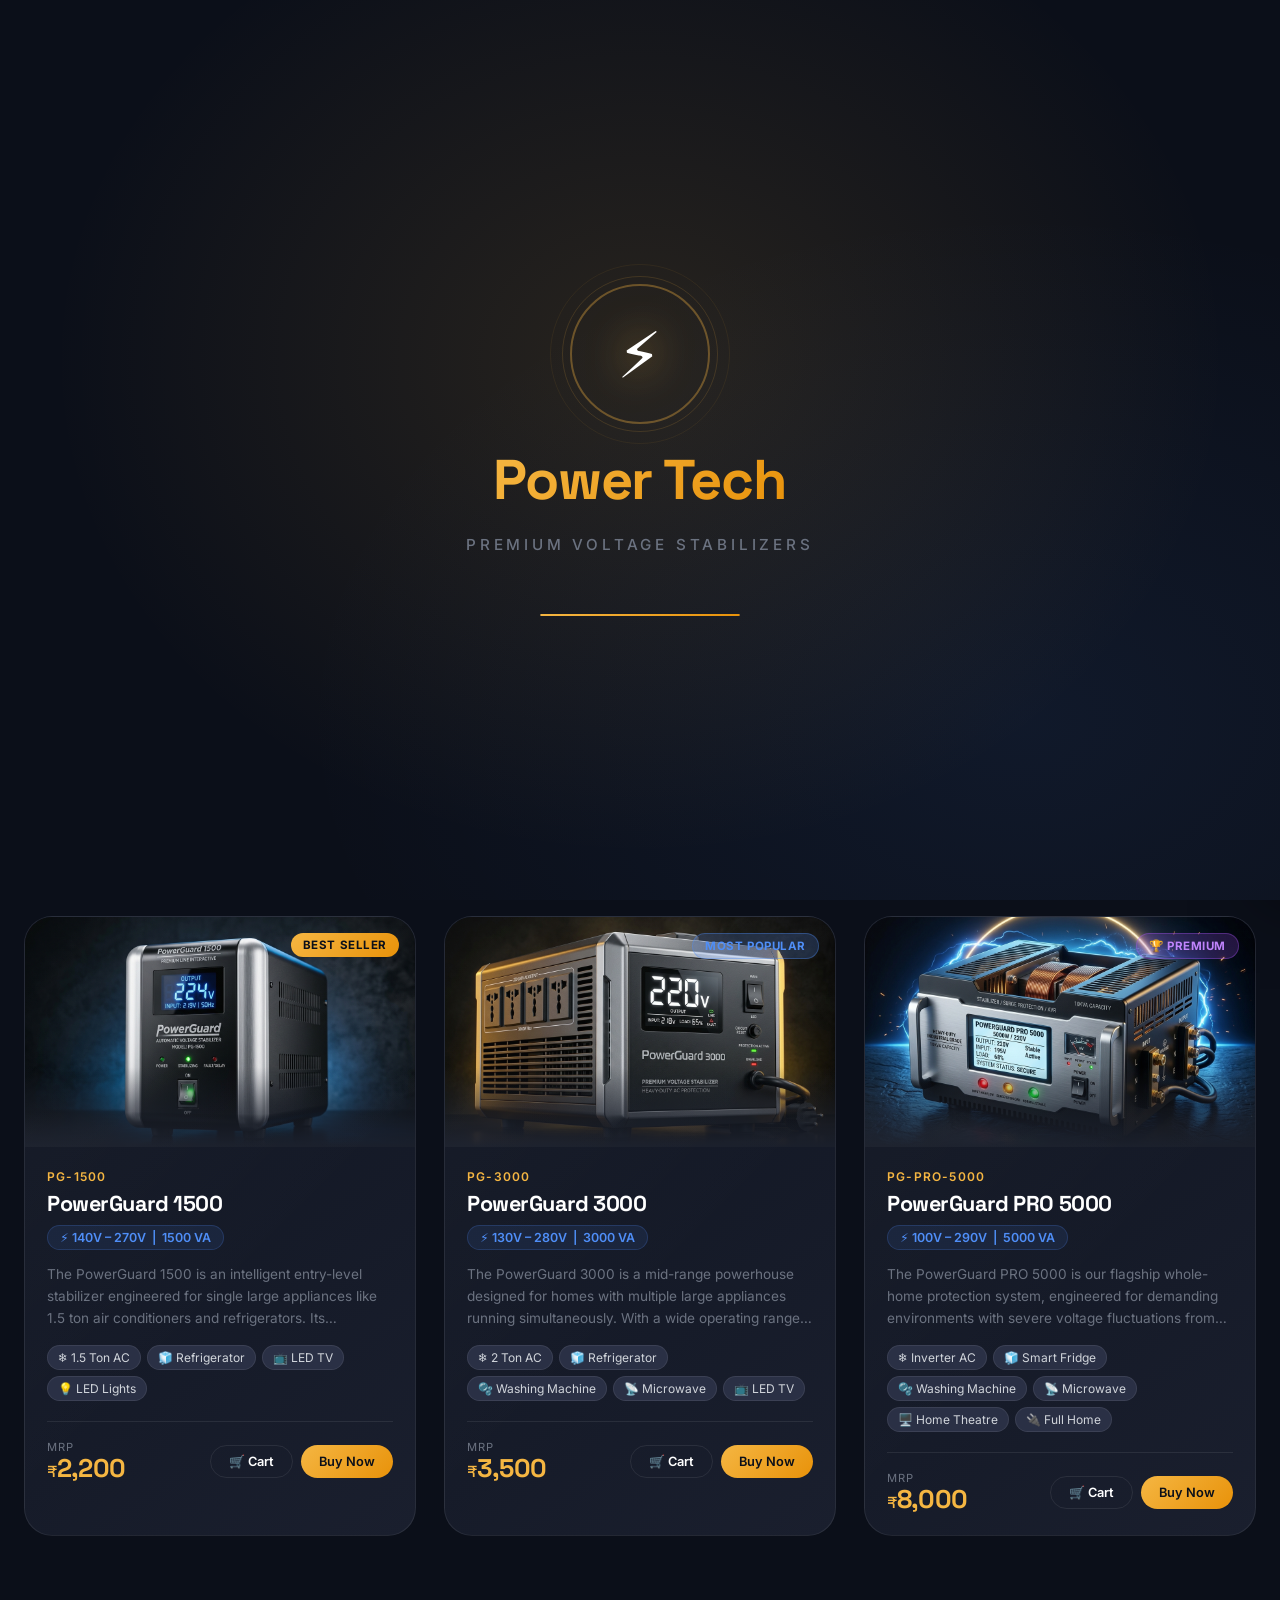
==== commit e8be87e6: "Force rebuild: updated index.html" ====
--- a/index.html
+++ b/index.html
@@ -568,3 +568,4 @@
 
 </body>
 </html>
+"<!-- Force rebuild -->" 
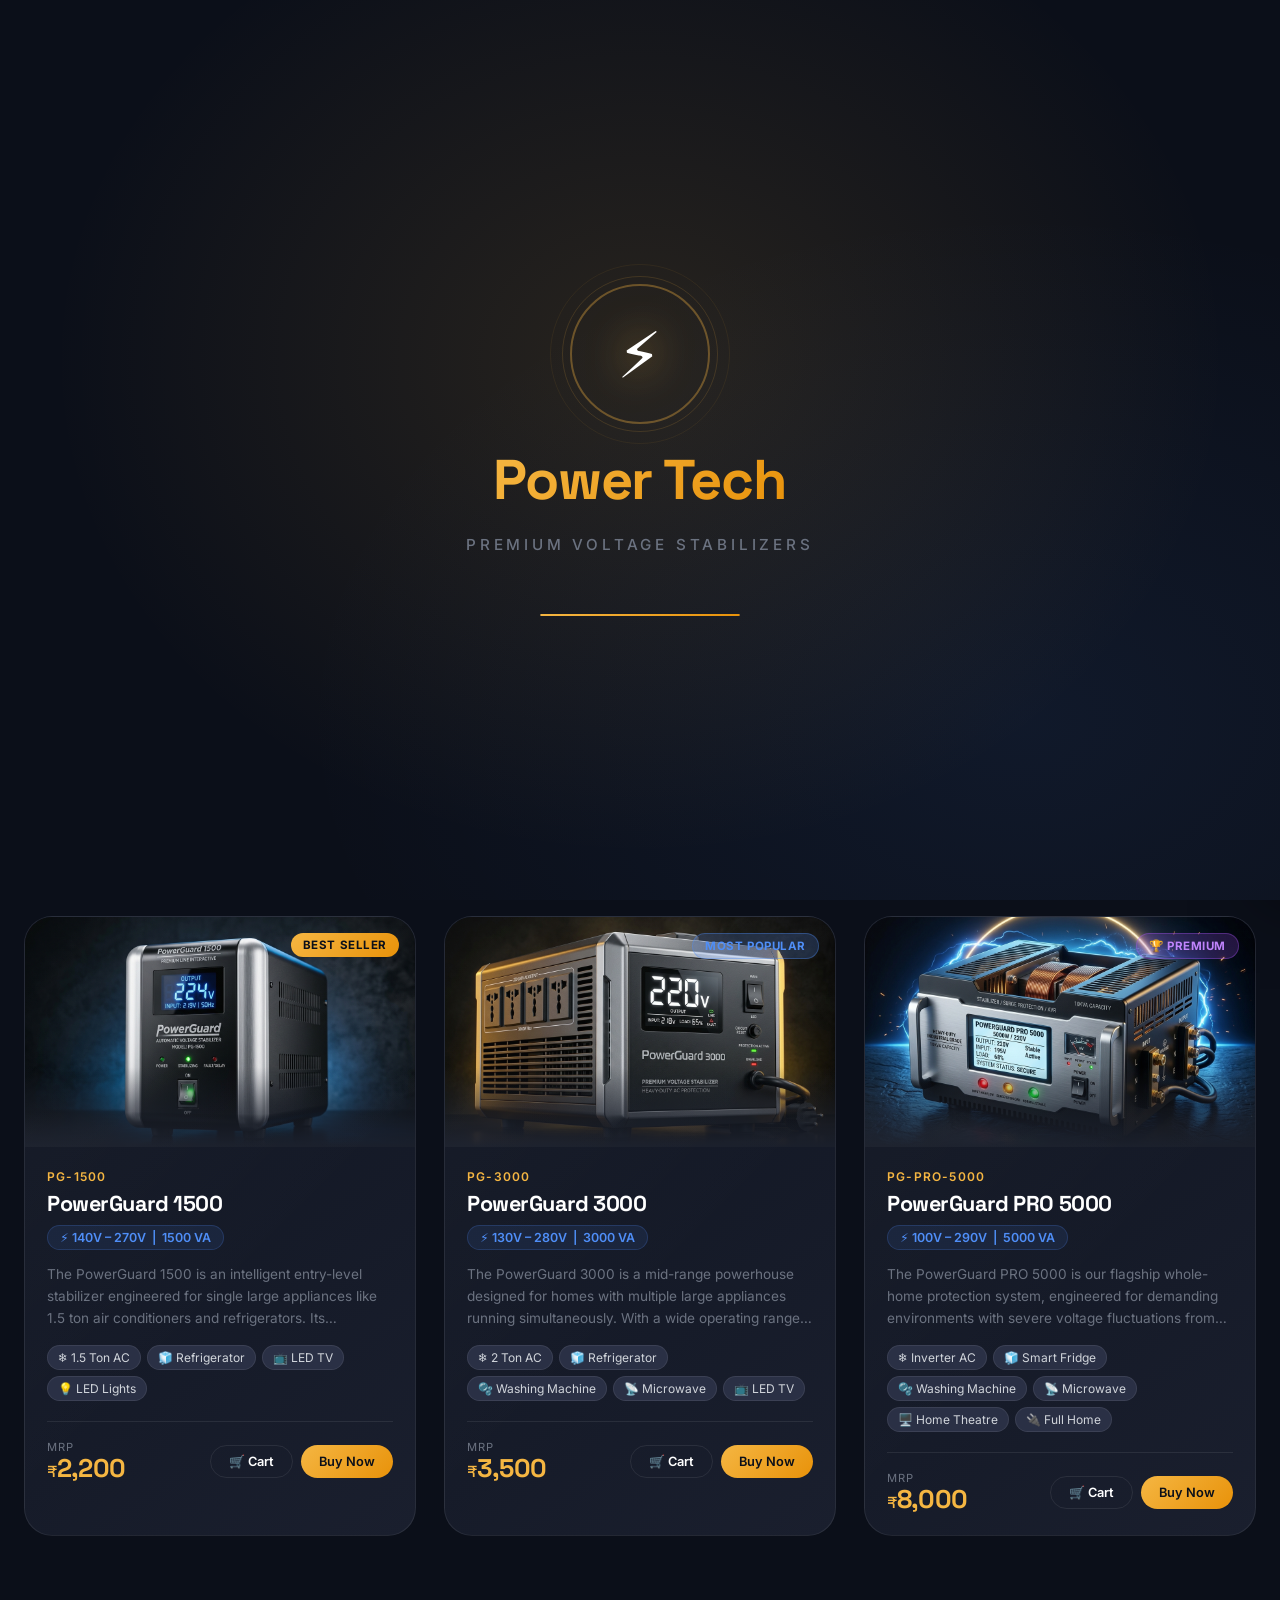
==== commit 01cd0454: "FIX: Updated backend URL to power-tech.onrender.com and force rebuild" ====
--- a/index.html
+++ b/index.html
@@ -569,3 +569,4 @@
 </body>
 </html>
 "<!-- Force rebuild -->" 
+"<!-- Force rebuild -->" 
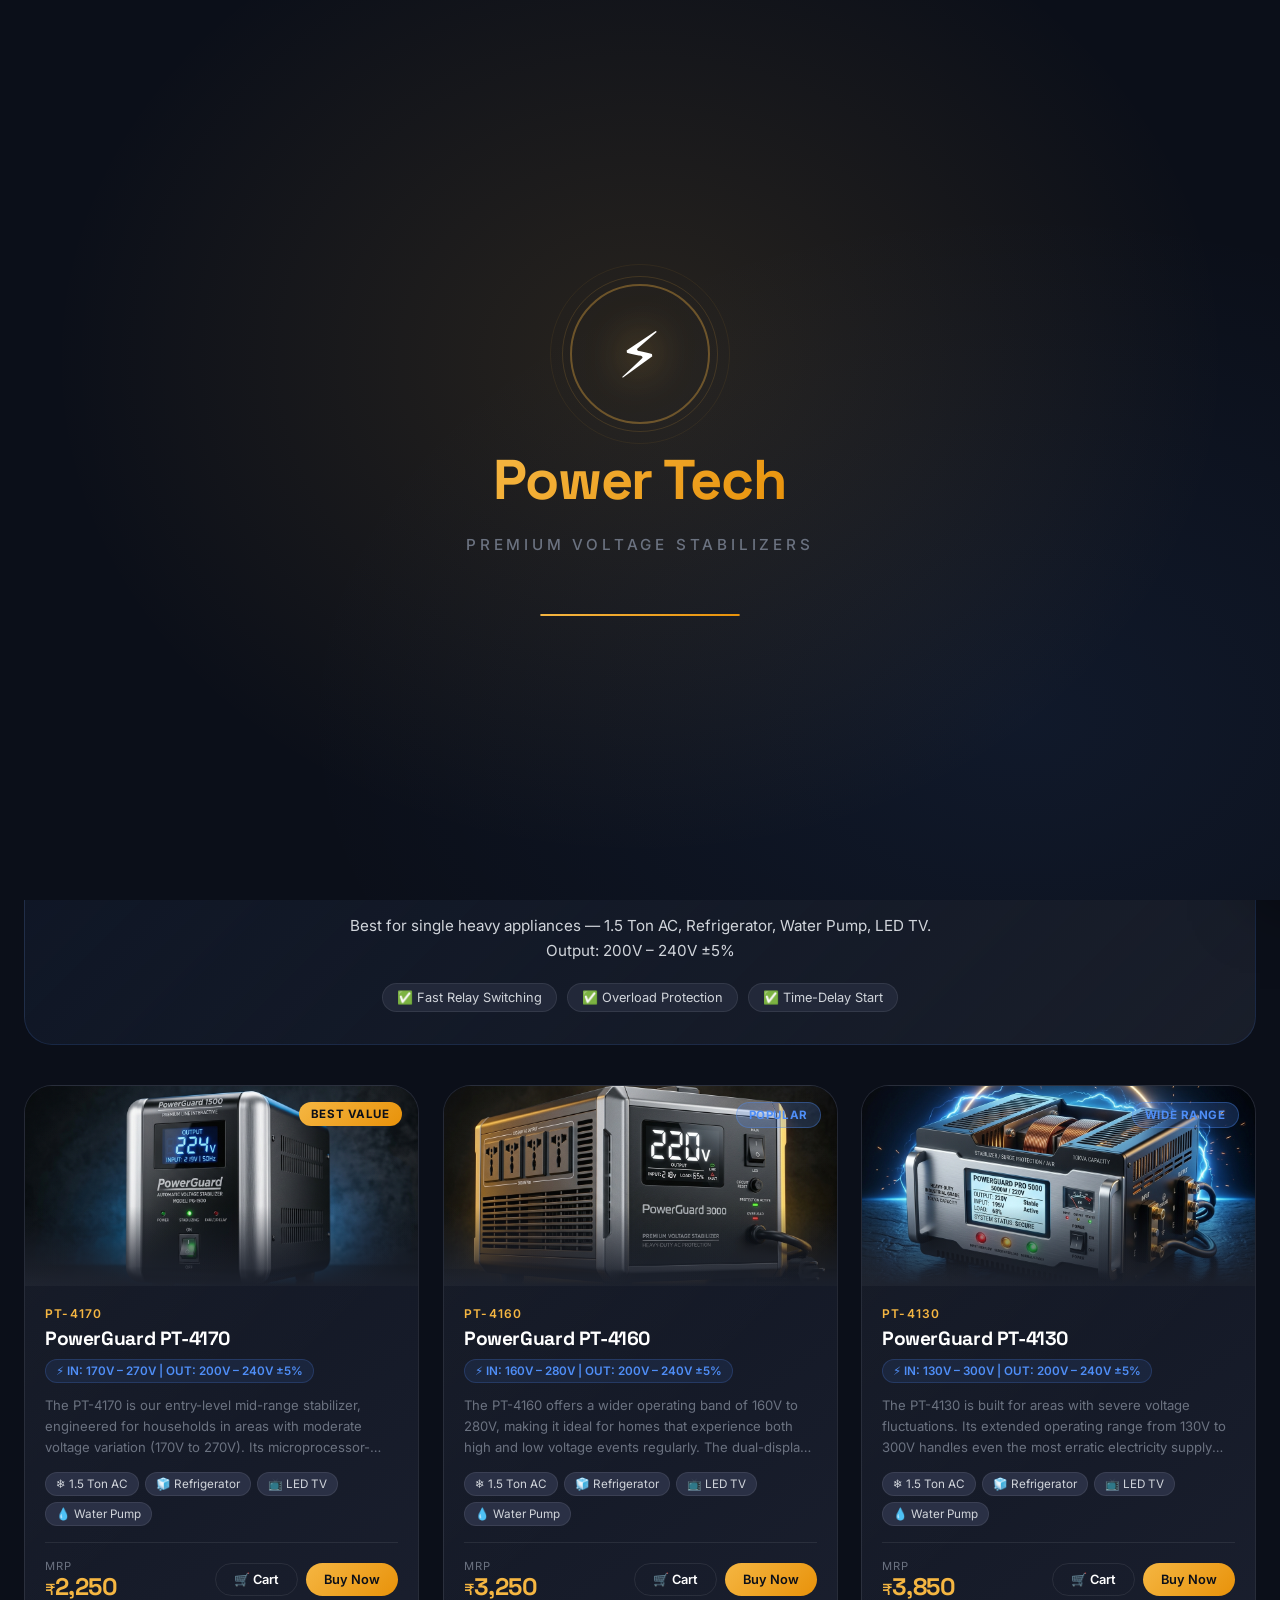
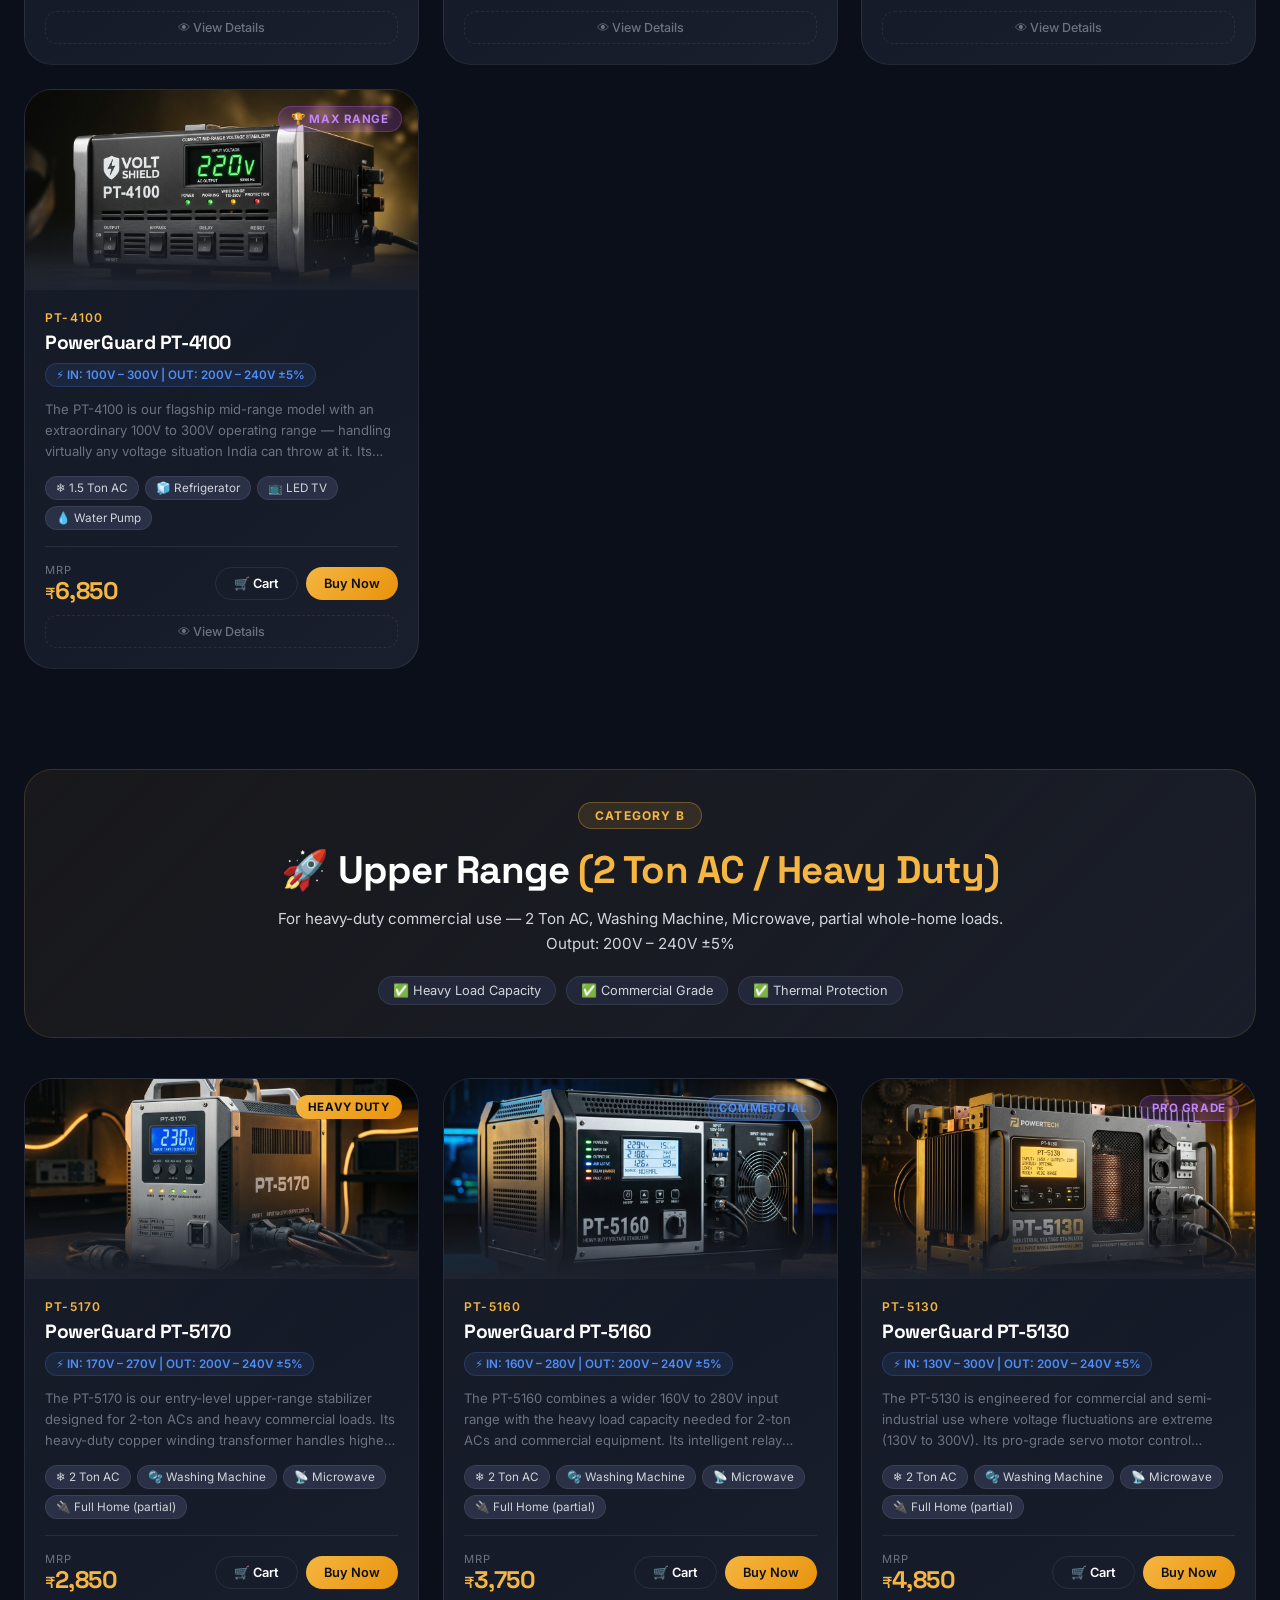
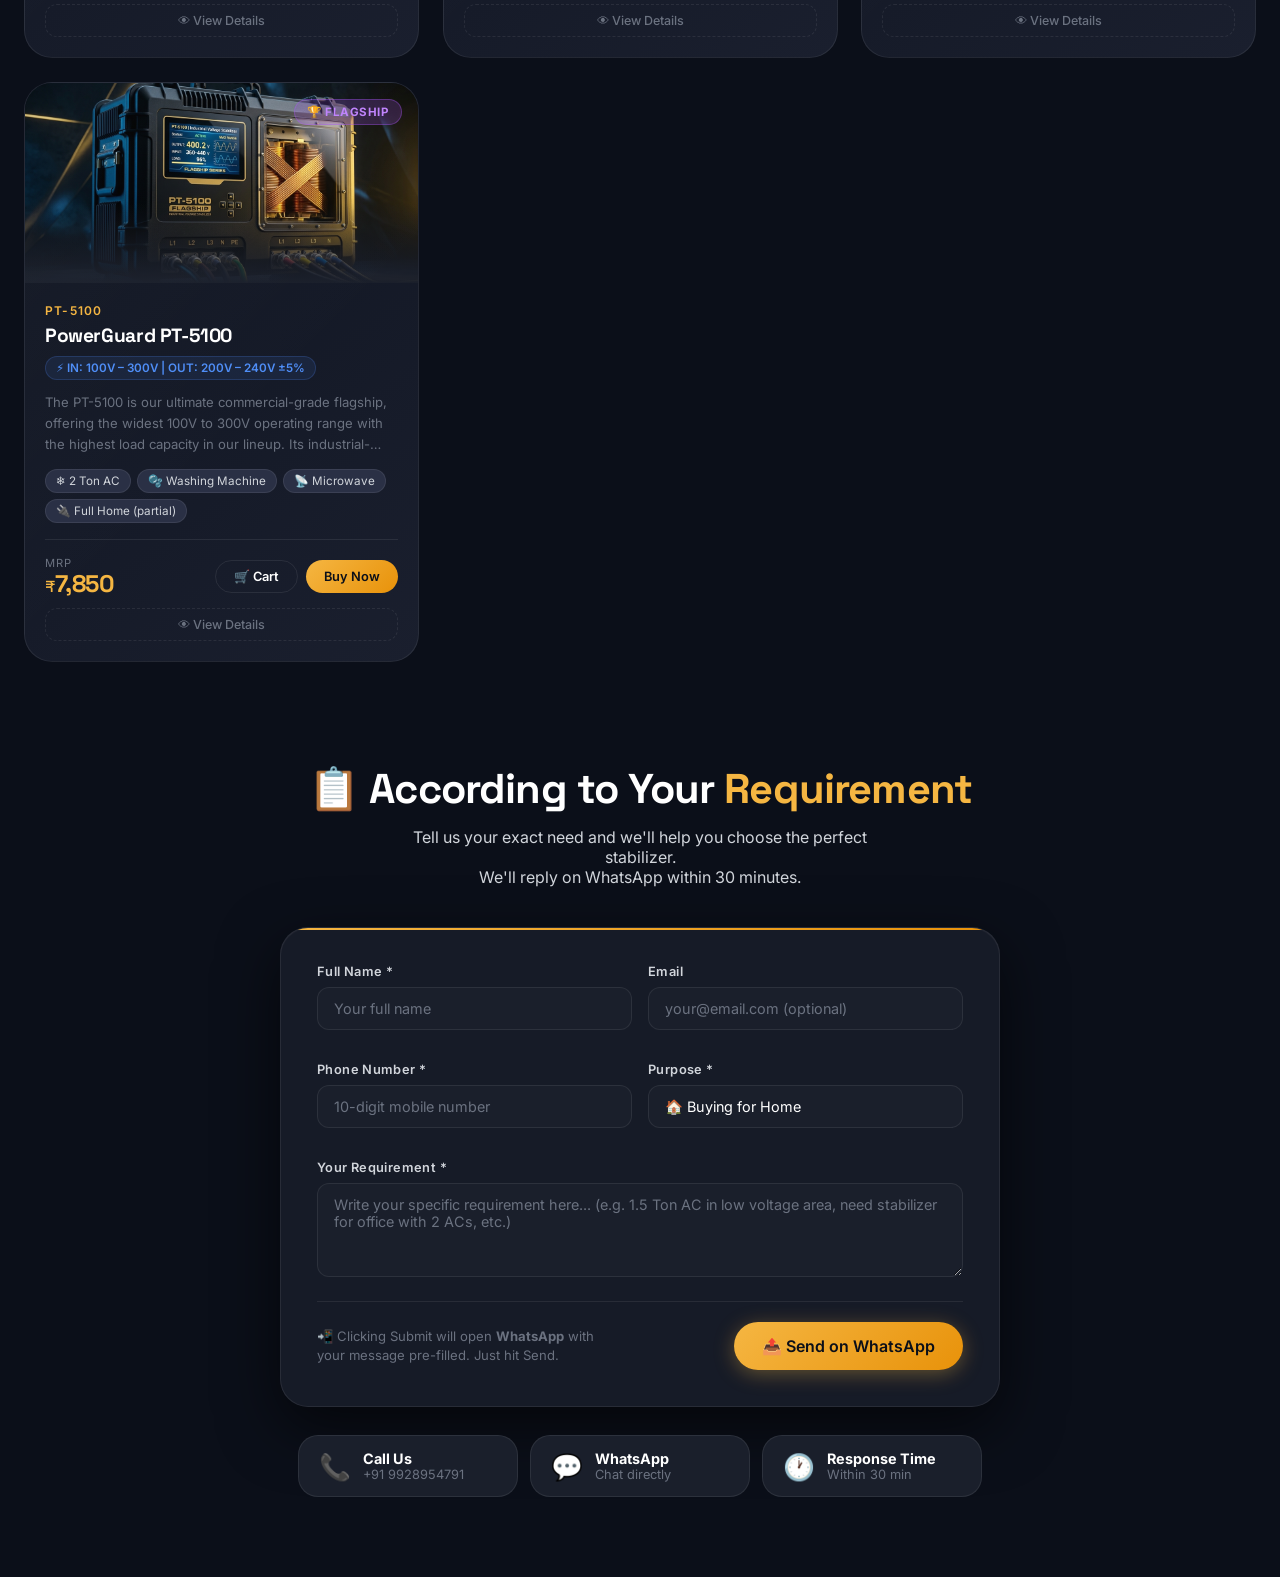
==== commit 03121cc9: "Complete overhaul: 8 products (Mid+Upper range), Contact form, Scroll animations, Product modal, Adm" ====
--- a/index.html
+++ b/index.html
@@ -3,14 +3,14 @@
 <head>
   <meta charset="UTF-8" />
   <meta name="viewport" content="width=device-width, initial-scale=1.0" />
-  <title>Power Tech — Premium Voltage Stabilizers</title>
-  <meta name="description" content="Power Tech offers India's most trusted premium voltage stabilizers — protecting your ACs, refrigerators, and home appliances from dangerous voltage fluctuations." />
-  <meta name="keywords" content="voltage stabilizer, AC stabilizer, refrigerator stabilizer, Power Tech, buy stabilizer online India" />
+  <title>Power Tech — Premium Voltage Stabilizers | 10,000+ Families Trust Us</title>
+  <meta name="description" content="Power Tech offers India's most trusted voltage stabilizers for 1.5 Ton AC, 2 Ton AC, Refrigerator, and heavy appliances. 10km free delivery. Shop now." />
+  <meta name="keywords" content="voltage stabilizer, AC stabilizer, 1.5 ton AC stabilizer, 2 ton AC stabilizer, Power Tech, buy stabilizer India" />
   <meta property="og:title" content="Power Tech — Premium Voltage Stabilizers" />
-  <meta property="og:description" content="Shop premium voltage stabilizers with advanced protection. Free shipping across India." />
+  <meta property="og:description" content="Mid Range &amp; Upper Range voltage stabilizers for every need. 10,000+ families trust Power Tech." />
   <meta property="og:type" content="website" />
 
-  <!-- Fonts -->
+  <!-- Google Fonts -->
   <link rel="preconnect" href="https://fonts.googleapis.com" />
   <link rel="preconnect" href="https://fonts.gstatic.com" crossorigin />
   <link href="https://fonts.googleapis.com/css2?family=Inter:wght@300;400;500;600;700;800&family=Space+Grotesk:wght@400;500;600;700;800&display=swap" rel="stylesheet" />
@@ -20,9 +20,9 @@
 </head>
 <body>
 
-  <!-- ═══════════════════════════════════════════════════════
+  <!-- ══════════════════════════════════════════════════════
        SPLASH SCREEN
-  ═══════════════════════════════════════════════════════ -->
+  ══════════════════════════════════════════════════════ -->
   <div id="splash-screen" role="presentation" aria-hidden="true">
     <div class="splash-bg"></div>
     <div class="splash-logo-wrap">
@@ -37,9 +37,9 @@
     </div>
   </div>
 
-  <!-- ═══════════════════════════════════════════════════════
+  <!-- ══════════════════════════════════════════════════════
        HEADER
-  ═══════════════════════════════════════════════════════ -->
+  ══════════════════════════════════════════════════════ -->
   <header id="header" role="banner">
     <div class="header-inner">
       <!-- Logo -->
@@ -48,98 +48,126 @@
         <span class="logo-text">Power Tech</span>
       </a>
 
-      <!-- Desktop nav tabs (hidden on mobile, shown via CSS) -->
+      <!-- Desktop Nav (hidden on mobile) -->
       <nav class="header-nav" role="navigation" aria-label="Primary Navigation">
         <button id="nav-home-desk"   class="nav-btn active" onclick="switchTab('home')"   aria-label="Home">🏠 Home</button>
         <button id="nav-cart-desk"   class="nav-btn"        onclick="switchTab('cart')"   aria-label="Cart">🛒 Cart</button>
         <button id="nav-orders-desk" class="nav-btn"        onclick="switchTab('orders')" aria-label="My Orders">📋 My Orders</button>
       </nav>
 
-      <!-- Right side controls -->
+      <!-- Header Right -->
       <div class="header-right">
-        <!-- Cart button with badge -->
+        <!-- Cart button -->
         <button id="cart-toggle-btn" class="cart-btn" onclick="openCartDrawer()" aria-label="Open Cart">
           🛒
           <span id="cart-badge" class="cart-badge" aria-live="polite">0</span>
         </button>
 
-        <!-- Auth: shown when logged out -->
+        <!-- Auth button (shown when logged out) -->
         <button id="auth-btn" class="auth-btn" onclick="openAuthModal()" aria-label="Sign In or Sign Up">
           Sign In / Sign Up
         </button>
 
-        <!-- Profile chip: shown when logged in -->
+        <!-- Profile chip (shown when logged in) -->
         <div id="profile-chip" class="profile-chip hidden" onclick="toggleProfileDropdown()" aria-haspopup="true" aria-expanded="false" role="button" tabindex="0">
           <div class="profile-avatar" id="profile-avatar-initials">PT</div>
           <span class="profile-name" id="profile-name-text">User</span>
-          <span style="font-size:0.7rem; color: var(--text-muted);">▾</span>
+          <span style="font-size:0.7rem;color:var(--text-muted);">▾</span>
           <div class="profile-dropdown" role="menu">
-            <button class="dropdown-item" onclick="switchTab('orders')" role="menuitem">
-              📋 My Orders
-            </button>
-            <div class="divider" style="margin: 4px 0;"></div>
-            <button class="dropdown-item danger" onclick="logout()" role="menuitem">
-              🚪 Logout
-            </button>
+            <button class="dropdown-item" onclick="switchTab('orders')" role="menuitem">📋 My Orders</button>
+            <div class="divider" style="margin:4px 0;"></div>
+            <button class="dropdown-item danger" onclick="logout()" role="menuitem">🚪 Logout</button>
           </div>
         </div>
       </div>
     </div>
   </header>
 
-  <!-- ═══════════════════════════════════════════════════════
-       MAIN APP CONTENT
-  ═══════════════════════════════════════════════════════ -->
+  <!-- ══════════════════════════════════════════════════════
+       MAIN APP
+  ══════════════════════════════════════════════════════ -->
   <main id="app" role="main">
 
-    <!-- ─────────────── HOME SECTION ─────────────── -->
+    <!-- ───────────────── HOME SECTION ───────────────── -->
     <section id="section-home" class="section active" aria-label="Home">
 
-      <!-- Hero -->
+      <!-- ── Hero ─────────────────────────────────────── -->
       <div class="hero">
         <div class="hero-bg" aria-hidden="true"></div>
-        <div class="hero-eyebrow">⚡ India's #1 Voltage Stabilizer Brand</div>
+        <div class="hero-eyebrow">⚡ India's Trusted Voltage Stabilizer Brand</div>
         <h1 class="hero-title">
           Protect Your Appliances with<br />
           <span class="highlight">Power Tech</span> Stabilizers
         </h1>
         <p class="hero-subtitle">
-          Advanced microprocessor-controlled voltage stabilizers engineered to safeguard your premium appliances from dangerous voltage fluctuations. Trusted by 5 lakh+ Indian families.
+          Advanced microprocessor-controlled voltage stabilizers — from 1.5 Ton AC protection
+          to full heavy-duty commercial setups. Trusted by 10,000+ Indian families.
         </p>
         <div class="hero-cta">
-          <a href="#products" class="btn btn-gold" onclick="document.getElementById('products').scrollIntoView({behavior:'smooth'}); return false;">
+          <a href="#mid-range-section" class="btn btn-gold" onclick="document.getElementById('mid-range-section').scrollIntoView({behavior:'smooth'}); return false;">
             🛍️ Shop Now
           </a>
-          <a href="tel:+919876543210" class="btn btn-outline">
+          <a href="tel:+919928954791" class="btn btn-outline">
             📞 Call Us
           </a>
         </div>
-        <div class="hero-features">
-          <div class="hero-feature"><span>⚡</span><span>140V–280V Protection</span></div>
-          <div class="hero-feature"><span>🔒</span><span>High/Low Voltage Cutoff</span></div>
-          <div class="hero-feature"><span>🚀</span><span>Instant Recovery</span></div>
-          <div class="hero-feature"><span>🛡️</span><span>2-Year Warranty</span></div>
-          <div class="hero-feature"><span>🚚</span><span>Free Pan-India Shipping</span></div>
-        </div>
-      </div>
-
-      <!-- Products -->
-      <div id="products">
-        <div class="section-header">
-          <h2>Our <span class="text-gold">Stabilizer</span> Range</h2>
-          <p>Choose the perfect protection for your appliances — from compact home units to industrial-grade powerhouses.</p>
-        </div>
-
-        <!-- Products are injected here by app.js -->
-        <div id="products-grid" class="products-grid" role="list" aria-label="Product List">
-          <!-- Skeleton placeholders shown while page loads -->
+
+        <!-- Floating badges -->
+        <div class="hero-badges">
+          <div class="hero-badge fade-up">
+            <span class="badge-icon">🚚</span>
+            <div>
+              <div class="badge-title">10km Free Delivery</div>
+              <div class="badge-sub">Beyond 10km, charges applicable</div>
+            </div>
+          </div>
+          <div class="hero-badge fade-up">
+            <span class="badge-icon">👨‍👩‍👧‍👦</span>
+            <div>
+              <div class="badge-title">10,000+ Families</div>
+              <div class="badge-sub">Trust Power Tech</div>
+            </div>
+          </div>
+          <div class="hero-badge fade-up">
+            <span class="badge-icon">🛡️</span>
+            <div>
+              <div class="badge-title">2-Year Warranty</div>
+              <div class="badge-sub">On all models</div>
+            </div>
+          </div>
+          <div class="hero-badge fade-up">
+            <span class="badge-icon">⚡</span>
+            <div>
+              <div class="badge-title">100V – 300V Range</div>
+              <div class="badge-sub">Ultra wide protection</div>
+            </div>
+          </div>
+        </div>
+      </div>
+
+      <!-- ── Mid Range Section ──────────────────────────── -->
+      <div id="mid-range-section" class="category-section">
+        <div class="category-header fade-up">
+          <div class="category-tag cat-mid">Category A</div>
+          <h2 class="category-title">⚡ Mid Range <span>(1.5 Ton AC)</span></h2>
+          <p class="category-desc">Best for single heavy appliances — 1.5 Ton AC, Refrigerator, Water Pump, LED TV.<br/>Output: 200V – 240V ±5%</p>
+          <div class="category-specs-row">
+            <div class="cat-spec-chip">✅ Fast Relay Switching</div>
+            <div class="cat-spec-chip">✅ Overload Protection</div>
+            <div class="cat-spec-chip">✅ Time-Delay Start</div>
+          </div>
+        </div>
+
+        <!-- Mid range product grid -->
+        <div id="mid-range-grid" class="products-grid" role="list" aria-label="Mid Range Products">
+          <!-- Skeleton loaders -->
           <div class="skeleton-card" aria-hidden="true">
             <div class="skeleton sk-img"></div>
             <div style="padding:22px;">
               <div class="skeleton sk-line short mb-8"></div>
               <div class="skeleton sk-line medium mb-8"></div>
               <div class="skeleton sk-line mb-8"></div>
-              <div class="skeleton sk-btn mt-16"></div>
+              <div class="skeleton sk-btn" style="margin-top:16px;"></div>
             </div>
           </div>
           <div class="skeleton-card" aria-hidden="true">
@@ -148,7 +176,7 @@
               <div class="skeleton sk-line short mb-8"></div>
               <div class="skeleton sk-line medium mb-8"></div>
               <div class="skeleton sk-line mb-8"></div>
-              <div class="skeleton sk-btn mt-16"></div>
+              <div class="skeleton sk-btn" style="margin-top:16px;"></div>
             </div>
           </div>
           <div class="skeleton-card" aria-hidden="true">
@@ -157,66 +185,234 @@
               <div class="skeleton sk-line short mb-8"></div>
               <div class="skeleton sk-line medium mb-8"></div>
               <div class="skeleton sk-line mb-8"></div>
-              <div class="skeleton sk-btn mt-16"></div>
-            </div>
-          </div>
-        </div>
-      </div>
-    </section>
-
-    <!-- ─────────────── CART SECTION ─────────────── -->
+              <div class="skeleton sk-btn" style="margin-top:16px;"></div>
+            </div>
+          </div>
+          <div class="skeleton-card" aria-hidden="true">
+            <div class="skeleton sk-img"></div>
+            <div style="padding:22px;">
+              <div class="skeleton sk-line short mb-8"></div>
+              <div class="skeleton sk-line medium mb-8"></div>
+              <div class="skeleton sk-line mb-8"></div>
+              <div class="skeleton sk-btn" style="margin-top:16px;"></div>
+            </div>
+          </div>
+        </div>
+      </div>
+
+      <!-- ── Upper Range Section ─────────────────────────── -->
+      <div id="upper-range-section" class="category-section">
+        <div class="category-header fade-up">
+          <div class="category-tag cat-upper">Category B</div>
+          <h2 class="category-title">🚀 Upper Range <span>(2 Ton AC / Heavy Duty)</span></h2>
+          <p class="category-desc">For heavy-duty commercial use — 2 Ton AC, Washing Machine, Microwave, partial whole-home loads.<br/>Output: 200V – 240V ±5%</p>
+          <div class="category-specs-row">
+            <div class="cat-spec-chip">✅ Heavy Load Capacity</div>
+            <div class="cat-spec-chip">✅ Commercial Grade</div>
+            <div class="cat-spec-chip">✅ Thermal Protection</div>
+          </div>
+        </div>
+
+        <!-- Upper range product grid -->
+        <div id="upper-range-grid" class="products-grid" role="list" aria-label="Upper Range Products">
+          <!-- Skeleton loaders -->
+          <div class="skeleton-card" aria-hidden="true">
+            <div class="skeleton sk-img"></div>
+            <div style="padding:22px;">
+              <div class="skeleton sk-line short mb-8"></div>
+              <div class="skeleton sk-line medium mb-8"></div>
+              <div class="skeleton sk-line mb-8"></div>
+              <div class="skeleton sk-btn" style="margin-top:16px;"></div>
+            </div>
+          </div>
+          <div class="skeleton-card" aria-hidden="true">
+            <div class="skeleton sk-img"></div>
+            <div style="padding:22px;">
+              <div class="skeleton sk-line short mb-8"></div>
+              <div class="skeleton sk-line medium mb-8"></div>
+              <div class="skeleton sk-line mb-8"></div>
+              <div class="skeleton sk-btn" style="margin-top:16px;"></div>
+            </div>
+          </div>
+          <div class="skeleton-card" aria-hidden="true">
+            <div class="skeleton sk-img"></div>
+            <div style="padding:22px;">
+              <div class="skeleton sk-line short mb-8"></div>
+              <div class="skeleton sk-line medium mb-8"></div>
+              <div class="skeleton sk-line mb-8"></div>
+              <div class="skeleton sk-btn" style="margin-top:16px;"></div>
+            </div>
+          </div>
+          <div class="skeleton-card" aria-hidden="true">
+            <div class="skeleton sk-img"></div>
+            <div style="padding:22px;">
+              <div class="skeleton sk-line short mb-8"></div>
+              <div class="skeleton sk-line medium mb-8"></div>
+              <div class="skeleton sk-line mb-8"></div>
+              <div class="skeleton sk-btn" style="margin-top:16px;"></div>
+            </div>
+          </div>
+        </div>
+      </div>
+
+      <!-- ── Contact Requirement Section ─────────────────── -->
+      <section id="requirement-section" class="requirement-section" aria-label="Contact Requirement">
+        <div class="section-header fade-up">
+          <h2>📋 According to Your <span class="text-gold">Requirement</span></h2>
+          <p>Tell us your exact need and we'll help you choose the perfect stabilizer.<br/>We'll reply on WhatsApp within 30 minutes.</p>
+        </div>
+
+        <div class="requirement-card fade-up">
+          <form id="requirement-form" onsubmit="submitRequirement(event)" novalidate>
+            <div class="req-form-grid">
+              <!-- Name -->
+              <div class="form-group">
+                <label class="form-label" for="req-name">Full Name *</label>
+                <input
+                  id="req-name"
+                  class="form-input"
+                  type="text"
+                  placeholder="Your full name"
+                  autocomplete="name"
+                  required
+                />
+              </div>
+
+              <!-- Email -->
+              <div class="form-group">
+                <label class="form-label" for="req-email">Email</label>
+                <input
+                  id="req-email"
+                  class="form-input"
+                  type="email"
+                  placeholder="your@email.com (optional)"
+                  autocomplete="email"
+                />
+              </div>
+
+              <!-- Phone -->
+              <div class="form-group">
+                <label class="form-label" for="req-phone">Phone Number *</label>
+                <input
+                  id="req-phone"
+                  class="form-input"
+                  type="tel"
+                  placeholder="10-digit mobile number"
+                  maxlength="10"
+                  inputmode="numeric"
+                  autocomplete="tel"
+                  required
+                />
+              </div>
+
+              <!-- Purpose -->
+              <div class="form-group">
+                <label class="form-label" for="req-purpose">Purpose *</label>
+                <select id="req-purpose" class="form-input form-select" required>
+                  <option value="Buying for Home">🏠 Buying for Home</option>
+                  <option value="Buying for Office">🏢 Buying for Office</option>
+                  <option value="Dealer/Distributor">🤝 Dealer / Distributor</option>
+                </select>
+              </div>
+            </div>
+
+            <!-- Message (full width) -->
+            <div class="form-group" style="margin-top:4px;">
+              <label class="form-label" for="req-message">Your Requirement *</label>
+              <textarea
+                id="req-message"
+                class="form-input"
+                rows="4"
+                placeholder="Write your specific requirement here... (e.g. 1.5 Ton AC in low voltage area, need stabilizer for office with 2 ACs, etc.)"
+                required
+                style="resize:vertical;"
+              ></textarea>
+            </div>
+
+            <div class="req-form-footer">
+              <p class="req-note">
+                📲 Clicking Submit will open <strong>WhatsApp</strong> with your message pre-filled. Just hit Send.
+              </p>
+              <button type="submit" class="btn btn-gold" style="min-width:180px; font-size:1rem; padding:14px 28px;">
+                📤 Send on WhatsApp
+              </button>
+            </div>
+          </form>
+        </div>
+
+        <!-- Contact chips -->
+        <div class="contact-chips fade-up">
+          <a href="tel:+919928954791" class="contact-chip">
+            <span>📞</span>
+            <div>
+              <div style="font-weight:700;">Call Us</div>
+              <div style="font-size:0.8rem;color:var(--text-muted);">+91 9928954791</div>
+            </div>
+          </a>
+          <a href="https://wa.me/919928954791" target="_blank" rel="noopener noreferrer" class="contact-chip">
+            <span>💬</span>
+            <div>
+              <div style="font-weight:700;">WhatsApp</div>
+              <div style="font-size:0.8rem;color:var(--text-muted);">Chat directly</div>
+            </div>
+          </a>
+          <div class="contact-chip">
+            <span>🕐</span>
+            <div>
+              <div style="font-weight:700;">Response Time</div>
+              <div style="font-size:0.8rem;color:var(--text-muted);">Within 30 min</div>
+            </div>
+          </div>
+        </div>
+      </section>
+
+    </section><!-- end section-home -->
+
+    <!-- ───────────────── CART SECTION ───────────────── -->
     <section id="section-cart" class="section" aria-label="Your Cart">
       <div class="section-header" style="margin-top:40px;">
         <h2>Your <span class="text-gold">Cart</span></h2>
         <p>Review your selected items before checkout.</p>
       </div>
-      <div id="cart-page-content">
-        <!-- Rendered by cart.js when this section is active -->
-      </div>
+      <div id="cart-page-content"></div>
     </section>
 
-    <!-- ─────────────── MY ORDERS SECTION ─────────────── -->
+    <!-- ───────────────── MY ORDERS SECTION ──────────── -->
     <section id="section-orders" class="section" aria-label="My Orders">
       <div class="section-header" style="margin-top:40px;">
         <h2>My <span class="text-gold">Orders</span></h2>
         <p>Track and manage all your placed orders.</p>
       </div>
-      <div id="orders-list" class="orders-grid" role="list" aria-label="Orders List">
-        <!-- Rendered by orders.js -->
-      </div>
+      <div id="orders-list" class="orders-grid" role="list" aria-label="Orders List"></div>
     </section>
 
   </main>
 
-  <!-- ═══════════════════════════════════════════════════════
-       BOTTOM NAVIGATION (Mobile + Desktop below header on ≤767px)
-  ═══════════════════════════════════════════════════════ -->
+  <!-- ══════════════════════════════════════════════════════
+       BOTTOM NAVIGATION (mobile)
+  ══════════════════════════════════════════════════════ -->
   <nav id="bottom-nav" role="navigation" aria-label="Bottom Navigation">
     <button id="nav-home-mob"   class="bottom-nav-btn active" onclick="switchTab('home')"   aria-label="Home">
-      <span class="nav-icon">🏠</span>
-      <span>Home</span>
+      <span class="nav-icon">🏠</span><span>Home</span>
     </button>
     <button id="nav-cart-mob"   class="bottom-nav-btn"        onclick="switchTab('cart')"   aria-label="Cart">
-      <span class="nav-icon">🛒</span>
-      <span>Cart</span>
+      <span class="nav-icon">🛒</span><span>Cart</span>
     </button>
     <button id="nav-orders-mob" class="bottom-nav-btn"        onclick="switchTab('orders')" aria-label="My Orders">
-      <span class="nav-icon">📋</span>
-      <span>My Orders</span>
+      <span class="nav-icon">📋</span><span>My Orders</span>
     </button>
   </nav>
 
-  <!-- ═══════════════════════════════════════════════════════
-       CART DRAWER (Slide-in from right)
-  ═══════════════════════════════════════════════════════ -->
+  <!-- ══════════════════════════════════════════════════════
+       CART DRAWER
+  ══════════════════════════════════════════════════════ -->
   <div id="cart-overlay" onclick="closeCartDrawer()" aria-hidden="true"></div>
   <aside id="cart-drawer" role="complementary" aria-label="Shopping Cart">
     <div class="cart-header">
-      <h3>🛒 Your Cart <span id="cart-item-count" class="text-muted" style="font-size:0.85rem; font-weight:400;">(0 items)</span></h3>
+      <h3>🛒 Your Cart <span id="cart-item-count" class="text-muted" style="font-size:0.85rem;font-weight:400;">(0 items)</span></h3>
       <button class="cart-close" onclick="closeCartDrawer()" aria-label="Close Cart">✕</button>
     </div>
     <div class="cart-items" id="cart-items-list">
-      <!-- Cart items rendered by cart.js -->
       <div class="cart-empty">
         <div class="cart-empty-icon">🛒</div>
         <p>Your cart is empty</p>
@@ -234,26 +430,26 @@
     </div>
   </aside>
 
-  <!-- ═══════════════════════════════════════════════════════
+  <!-- ══════════════════════════════════════════════════════
        AUTH MODAL
-  ═══════════════════════════════════════════════════════ -->
-  <div id="auth-modal" class="modal-overlay" role="dialog" aria-modal="true" aria-label="Authentication" onclick="handleModalOverlayClick(event, 'auth-modal')">
+  ══════════════════════════════════════════════════════ -->
+  <div id="auth-modal" class="modal-overlay" role="dialog" aria-modal="true" aria-label="Authentication" onclick="handleModalOverlayClick(event,'auth-modal')">
     <div class="modal">
       <div class="modal-header">
         <div>
-          <div class="modal-title" id="auth-modal-title">Welcome to Power Tech</div>
-          <p style="font-size:0.8rem; color:var(--text-muted); margin-top:4px;">Secure login to manage your orders</p>
+          <div class="modal-title">Welcome to Power Tech</div>
+          <p style="font-size:0.8rem;color:var(--text-muted);margin-top:4px;">Secure login to manage your orders</p>
         </div>
         <button class="modal-close" onclick="closeAuthModal()" aria-label="Close">✕</button>
       </div>
       <div class="modal-body">
-        <!-- Tab Switch -->
+        <!-- Tabs -->
         <div class="auth-tabs" role="tablist">
           <button id="tab-signin" class="auth-tab active" onclick="switchAuthTab('signin')" role="tab" aria-selected="true">Sign In</button>
           <button id="tab-signup" class="auth-tab"        onclick="switchAuthTab('signup')" role="tab" aria-selected="false">Sign Up</button>
         </div>
 
-        <!-- Sign In Form -->
+        <!-- Sign In -->
         <form id="signin-form" onsubmit="handleSignIn(event)" novalidate>
           <div class="form-group">
             <label class="form-label" for="signin-phone">Phone Number</label>
@@ -266,12 +462,10 @@
             <span id="signin-pass-err" class="form-error"></span>
           </div>
           <div id="signin-error" class="form-error mb-16" style="font-size:0.85rem;"></div>
-          <button type="submit" id="signin-submit-btn" class="btn btn-gold w-full">
-            Sign In →
-          </button>
+          <button type="submit" id="signin-submit-btn" class="btn btn-gold w-full">Sign In →</button>
         </form>
 
-        <!-- Sign Up Form -->
+        <!-- Sign Up -->
         <form id="signup-form" class="hidden" onsubmit="handleSignUp(event)" novalidate>
           <div class="form-group">
             <label class="form-label" for="signup-name">Full Name *</label>
@@ -299,26 +493,85 @@
             <span id="signup-confirm-err" class="form-error"></span>
           </div>
           <div id="signup-error" class="form-error mb-16" style="font-size:0.85rem;"></div>
-          <button type="submit" id="signup-submit-btn" class="btn btn-gold w-full">
-            Create Account →
-          </button>
+          <button type="submit" id="signup-submit-btn" class="btn btn-gold w-full">Create Account →</button>
         </form>
       </div>
     </div>
   </div>
 
-  <!-- ═══════════════════════════════════════════════════════
+  <!-- ══════════════════════════════════════════════════════
+       PRODUCT DETAIL MODAL (NEW)
+  ══════════════════════════════════════════════════════ -->
+  <div id="product-modal" class="modal-overlay" role="dialog" aria-modal="true" aria-label="Product Details" onclick="if(event.target.id==='product-modal') closeProductModal()">
+    <div class="modal product-detail-modal">
+      <div class="modal-header">
+        <div>
+          <div class="pm-model-tag" id="pm-model">PT-XXXX</div>
+          <div class="modal-title" id="pm-name">Product Name</div>
+        </div>
+        <button class="modal-close" onclick="closeProductModal()" aria-label="Close">✕</button>
+      </div>
+      <div class="modal-body pm-body">
+        <!-- Product image -->
+        <div class="pm-image-wrap">
+          <img id="pm-image" src="" alt="Product" loading="lazy" />
+        </div>
+
+        <!-- Category pill -->
+        <div class="pm-category-pill" id="pm-category">⚡ Mid Range</div>
+
+        <!-- Spec grid -->
+        <div class="pm-specs">
+          <div class="pm-spec-item">
+            <span class="pm-spec-label">⚡ Input Range</span>
+            <span class="pm-spec-val" id="pm-input">170V – 270V</span>
+          </div>
+          <div class="pm-spec-item">
+            <span class="pm-spec-label">🔋 Output Range</span>
+            <span class="pm-spec-val" id="pm-output">200V – 240V ±5%</span>
+          </div>
+          <div class="pm-spec-item pm-spec-price">
+            <span class="pm-spec-label">💰 Price</span>
+            <span class="pm-spec-val pm-price-val" id="pm-price">₹2,250</span>
+          </div>
+        </div>
+
+        <!-- Supported appliances -->
+        <div style="margin-bottom:16px;">
+          <div class="pm-section-label">🔌 Supported Appliances</div>
+          <div class="product-appliances" id="pm-appliances"></div>
+        </div>
+
+        <!-- Description -->
+        <div>
+          <div class="pm-section-label">📋 Description</div>
+          <p class="pm-desc" id="pm-desc"></p>
+        </div>
+      </div>
+
+      <!-- Modal footer buttons -->
+      <div class="pm-footer">
+        <button id="pm-add-cart-btn" class="btn btn-outline" onclick="pmAddToCart()" style="flex:1;">
+          🛒 Add to Cart
+        </button>
+        <button id="pm-buy-btn" class="btn btn-gold-pulse" onclick="pmBuyNow()" style="flex:1;">
+          Buy Now →
+        </button>
+      </div>
+    </div>
+  </div>
+
+  <!-- ══════════════════════════════════════════════════════
        CHECKOUT MODAL (Multi-step)
-  ═══════════════════════════════════════════════════════ -->
+  ══════════════════════════════════════════════════════ -->
   <div id="checkout-modal" role="dialog" aria-modal="true" aria-label="Checkout">
     <div class="checkout-box">
-      <!-- Header -->
       <div class="checkout-header">
         <div class="checkout-title">🛍️ Checkout</div>
-        <button class="modal-close" onclick="closeCheckout()" aria-label="Close Checkout">✕</button>
-      </div>
-
-      <!-- Progress Bar -->
+        <button class="modal-close" onclick="closeCheckout()" aria-label="Close">✕</button>
+      </div>
+
+      <!-- Progress -->
       <div class="checkout-progress">
         <div class="progress-steps" role="list">
           <div class="progress-step active" id="ps-1" role="listitem">
@@ -336,10 +589,9 @@
         </div>
       </div>
 
-      <!-- Steps Body -->
       <div class="checkout-body">
 
-        <!-- STEP 1: Address -->
+        <!-- Step 1: Address -->
         <div id="checkout-step-1" class="checkout-step active">
           <form id="address-form" onsubmit="goToCheckoutStep(2); return false;" novalidate>
             <div class="form-group">
@@ -357,7 +609,7 @@
               <textarea id="addr-address" class="form-input" rows="3" placeholder="House/Flat no, Street, Locality" required style="resize:vertical;"></textarea>
               <span id="addr-address-err" class="form-error"></span>
             </div>
-            <div style="display:grid; grid-template-columns:1fr 1fr; gap:12px;">
+            <div style="display:grid;grid-template-columns:1fr 1fr;gap:12px;">
               <div class="form-group">
                 <label class="form-label" for="addr-city">City *</label>
                 <input id="addr-city" class="form-input" type="text" placeholder="City" required />
@@ -372,11 +624,10 @@
           </form>
         </div>
 
-        <!-- STEP 2: Payment -->
+        <!-- Step 2: Payment -->
         <div id="checkout-step-2" class="checkout-step">
-          <p style="font-size:0.875rem; color:var(--text-muted); margin-bottom:20px;">Select a payment method below:</p>
-
-          <!-- COD Option -->
+          <p style="font-size:0.875rem;color:var(--text-muted);margin-bottom:20px;">Select your payment method:</p>
+
           <label class="payment-option">
             <input type="radio" name="payment-method" id="pay-cod" value="COD" checked />
             <span class="payment-option-icon">💵</span>
@@ -386,7 +637,6 @@
             </div>
           </label>
 
-          <!-- UPI Option -->
           <label class="payment-option">
             <input type="radio" name="payment-method" id="pay-upi" value="UPI" />
             <span class="payment-option-icon">📲</span>
@@ -396,119 +646,51 @@
             </div>
           </label>
 
-          <!-- UPI Details (hidden until UPI selected) -->
+          <!-- UPI Details -->
           <div id="upi-section" class="hidden" style="margin-top:20px;">
-            <!-- QR Code -->
-            <div style="text-align:center; margin-bottom:16px;">
-              <p style="font-size:0.8rem; color:var(--text-muted); margin-bottom:12px;">Scan QR code with any UPI app</p>
-              <div class="qr-placeholder">
-                <!-- Inline SVG QR-like decorative pattern -->
-                <svg viewBox="0 0 200 200" xmlns="http://www.w3.org/2000/svg" style="width:100%;height:100%;">
-                  <rect width="200" height="200" fill="white"/>
-                  <!-- Finder pattern TL -->
-                  <rect x="10" y="10" width="60" height="60" rx="4" fill="black"/>
-                  <rect x="18" y="18" width="44" height="44" rx="2" fill="white"/>
-                  <rect x="26" y="26" width="28" height="28" rx="2" fill="black"/>
-                  <!-- Finder pattern TR -->
-                  <rect x="130" y="10" width="60" height="60" rx="4" fill="black"/>
-                  <rect x="138" y="18" width="44" height="44" rx="2" fill="white"/>
-                  <rect x="146" y="26" width="28" height="28" rx="2" fill="black"/>
-                  <!-- Finder pattern BL -->
-                  <rect x="10" y="130" width="60" height="60" rx="4" fill="black"/>
-                  <rect x="18" y="138" width="44" height="44" rx="2" fill="white"/>
-                  <rect x="26" y="146" width="28" height="28" rx="2" fill="black"/>
-                  <!-- Data dots pattern -->
-                  <rect x="85" y="10" width="8" height="8" fill="black"/>
-                  <rect x="100" y="10" width="8" height="8" fill="black"/>
-                  <rect x="115" y="10" width="8" height="8" fill="black"/>
-                  <rect x="85" y="25" width="8" height="8" fill="black"/>
-                  <rect x="115" y="25" width="8" height="8" fill="black"/>
-                  <rect x="85" y="40" width="8" height="8" fill="black"/>
-                  <rect x="100" y="40" width="8" height="8" fill="black"/>
-                  <!-- More data -->
-                  <rect x="10" y="85" width="8" height="8" fill="black"/>
-                  <rect x="25" y="85" width="8" height="8" fill="black"/>
-                  <rect x="40" y="85" width="8" height="8" fill="black"/>
-                  <rect x="55" y="85" width="8" height="8" fill="black"/>
-                  <rect x="10" y="100" width="8" height="8" fill="black"/>
-                  <rect x="40" y="100" width="8" height="8" fill="black"/>
-                  <rect x="10" y="115" width="8" height="8" fill="black"/>
-                  <rect x="25" y="115" width="8" height="8" fill="black"/>
-                  <rect x="55" y="115" width="8" height="8" fill="black"/>
-                  <!-- Center data -->
-                  <rect x="85" y="85" width="8" height="8" fill="black"/>
-                  <rect x="100" y="85" width="8" height="8" fill="black"/>
-                  <rect x="115" y="85" width="8" height="8" fill="black"/>
-                  <rect x="130" y="85" width="8" height="8" fill="black"/>
-                  <rect x="85" y="100" width="8" height="8" fill="black"/>
-                  <rect x="115" y="100" width="8" height="8" fill="black"/>
-                  <rect x="85" y="115" width="8" height="8" fill="black"/>
-                  <rect x="100" y="115" width="8" height="8" fill="black"/>
-                  <rect x="130" y="115" width="8" height="8" fill="black"/>
-                  <!-- Right column data -->
-                  <rect x="145" y="85" width="8" height="8" fill="black"/>
-                  <rect x="160" y="85" width="8" height="8" fill="black"/>
-                  <rect x="175" y="85" width="8" height="8" fill="black"/>
-                  <rect x="145" y="100" width="8" height="8" fill="black"/>
-                  <rect x="175" y="100" width="8" height="8" fill="black"/>
-                  <rect x="160" y="115" width="8" height="8" fill="black"/>
-                  <!-- Bottom data -->
-                  <rect x="85" y="130" width="8" height="8" fill="black"/>
-                  <rect x="100" y="130" width="8" height="8" fill="black"/>
-                  <rect x="115" y="130" width="8" height="8" fill="black"/>
-                  <rect x="130" y="130" width="8" height="8" fill="black"/>
-                  <rect x="145" y="130" width="8" height="8" fill="black"/>
-                  <rect x="160" y="130" width="8" height="8" fill="black"/>
-                  <rect x="175" y="130" width="8" height="8" fill="black"/>
-                  <rect x="85" y="145" width="8" height="8" fill="black"/>
-                  <rect x="115" y="145" width="8" height="8" fill="black"/>
-                  <rect x="85" y="160" width="8" height="8" fill="black"/>
-                  <rect x="100" y="160" width="8" height="8" fill="black"/>
-                  <rect x="130" y="160" width="8" height="8" fill="black"/>
-                  <rect x="160" y="160" width="8" height="8" fill="black"/>
-                  <rect x="175" y="160" width="8" height="8" fill="black"/>
-                  <rect x="85" y="175" width="8" height="8" fill="black"/>
-                  <rect x="115" y="175" width="8" height="8" fill="black"/>
-                  <rect x="145" y="175" width="8" height="8" fill="black"/>
-                  <rect x="175" y="175" width="8" height="8" fill="black"/>
-                  <!-- UPI label in center -->
-                  <text x="100" y="78" text-anchor="middle" font-size="10" font-family="Arial" font-weight="bold" fill="#f5b642">powertech@upi</text>
-                </svg>
+            <div style="text-align:center;margin-bottom:16px;">
+              <p style="font-size:0.8rem;color:var(--text-muted);margin-bottom:12px;">Scan with any UPI app to pay</p>
+              <!-- Real QR code image -->
+              <div class="qr-placeholder" style="width:200px;height:200px;margin:0 auto;border-radius:12px;overflow:hidden;border:3px solid var(--border-gold);box-shadow:var(--shadow-gold);background:white;">
+                <img
+                  src="img/qr_upi.jpg"
+                  alt="UPI QR Code — sanjaysharmas9834@ybl"
+                  style="width:100%;height:100%;object-fit:contain;"
+                  onerror="this.style.display='none'; this.parentElement.innerHTML='<div style=&quot;display:flex;align-items:center;justify-content:center;height:100%;background:#fff;font-size:0.8rem;color:#333;&quot;>QR Code<br/>sanjaysharmas9834@ybl</div>'"
+                />
               </div>
-              <p style="font-size:0.8rem; color:var(--text-muted); margin-top:8px;">UPI ID: <strong style="color:var(--accent-gold);">powertech@upi</strong></p>
-            </div>
-
-            <!-- Mandatory Warning -->
+              <p style="font-size:0.85rem;color:var(--text-muted);margin-top:10px;">
+                UPI ID: <strong style="color:var(--accent-gold);">sanjaysharmas9834@ybl</strong>
+              </p>
+            </div>
+
             <div class="upi-warning" role="alert">
               📸 <strong>Uploading the payment screenshot is COMPULSORY.</strong><br />
               Without proof, your order cannot be processed.
             </div>
 
-            <!-- File Upload -->
             <div class="file-upload-area" id="file-upload-area" onclick="document.getElementById('screenshot-input').click()">
               <div class="upload-icon">📁</div>
               <p>Click to upload payment screenshot</p>
-              <p style="font-size:0.75rem; margin-top:4px;">JPG, PNG or WEBP — Max 5MB</p>
+              <p style="font-size:0.75rem;margin-top:4px;">JPG, PNG or WEBP — Max 5MB</p>
               <div class="file-name hidden" id="file-name-display"></div>
             </div>
             <input type="file" id="screenshot-input" accept="image/*" class="hidden" onchange="handleScreenshotUpload(this)" />
           </div>
         </div>
 
-        <!-- STEP 3: Summary -->
+        <!-- Step 3: Summary -->
         <div id="checkout-step-3" class="checkout-step">
-          <div id="order-summary-content">
-            <!-- Rendered by checkout.js -->
-          </div>
-        </div>
-
-        <!-- STEP 4: Success -->
+          <div id="order-summary-content"></div>
+        </div>
+
+        <!-- Success -->
         <div id="checkout-step-success" class="checkout-step">
           <div class="success-anim">
             <span class="success-icon">✅</span>
             <div class="success-title">Order Placed!</div>
             <p class="success-subtitle">Your order has been placed successfully. You'll receive updates shortly.</p>
-            <div style="display:flex; gap:12px; justify-content:center; flex-wrap:wrap;">
+            <div style="display:flex;gap:12px;justify-content:center;flex-wrap:wrap;">
               <button class="btn btn-gold" onclick="viewMyOrder()">📋 View Order</button>
               <button class="btn btn-outline" onclick="closeCheckout()">Continue Shopping</button>
             </div>
@@ -517,47 +699,42 @@
 
       </div><!-- end checkout-body -->
 
-      <!-- Footer with navigation buttons -->
       <div class="checkout-footer" id="checkout-nav-footer">
         <button class="btn btn-outline" id="checkout-back-btn" onclick="checkoutBack()" style="display:none;">← Back</button>
         <button class="btn btn-gold w-full" id="checkout-next-btn" onclick="checkoutNext()">Continue →</button>
       </div>
-
-    </div><!-- end checkout-box -->
+    </div>
   </div>
 
-  <!-- ═══════════════════════════════════════════════════════
+  <!-- ══════════════════════════════════════════════════════
        LIGHTBOX
-  ═══════════════════════════════════════════════════════ -->
+  ══════════════════════════════════════════════════════ -->
   <div id="lightbox" onclick="closeLightbox()" role="dialog" aria-modal="true" aria-label="Image Viewer">
     <button class="lightbox-close" onclick="closeLightbox()" aria-label="Close">✕</button>
     <img id="lightbox-img" src="" alt="Payment Screenshot" loading="lazy" />
   </div>
 
-  <!-- ═══════════════════════════════════════════════════════
+  <!-- ══════════════════════════════════════════════════════
        FLOATING CALL BUTTON
-  ═══════════════════════════════════════════════════════ -->
-  <a id="float-call" href="tel:+919876543210" aria-label="Call Power Tech on +91 9876543210">
-    <span class="call-tooltip">📞 +91 9876543210</span>
+  ══════════════════════════════════════════════════════ -->
+  <a id="float-call" href="tel:+919928954791" aria-label="Call Power Tech on +91 9928954791">
+    <span class="call-tooltip">📞 +91 9928954791</span>
     📞
   </a>
 
-  <!-- ═══════════════════════════════════════════════════════
-       TOAST CONTAINER
-  ═══════════════════════════════════════════════════════ -->
+  <!-- ══════════════════════════════════════════════════════
+       TOAST & SPINNER
+  ══════════════════════════════════════════════════════ -->
   <div id="toast-container" role="status" aria-live="polite"></div>
 
-  <!-- ═══════════════════════════════════════════════════════
-       SPINNER OVERLAY
-  ═══════════════════════════════════════════════════════ -->
   <div id="spinner-overlay" role="status" aria-label="Loading">
     <div class="spinner"></div>
     <span class="spinner-text" id="spinner-text">Processing your order...</span>
   </div>
 
-  <!-- ═══════════════════════════════════════════════════════
-       JAVASCRIPT MODULES (Order matters — no build tool)
-  ═══════════════════════════════════════════════════════ -->
+  <!-- ══════════════════════════════════════════════════════
+       SCRIPTS (order matters)
+  ══════════════════════════════════════════════════════ -->
   <script src="js/config.js"></script>
   <script src="js/auth.js"></script>
   <script src="js/cart.js"></script>
@@ -568,5 +745,3 @@
 
 </body>
 </html>
-"<!-- Force rebuild -->" 
-"<!-- Force rebuild -->" 
--- a/css/style.css
+++ b/css/style.css
@@ -1,48 +1,48 @@
 /* =========================================================
-   POWER TECH — PREMIUM VOLTAGE STABILIZER E-COMMERCE
-   style.css — Complete Design System
-   ========================================================= */
-
-/* --- Google Fonts Import --- */
+   POWER TECH — Premium Voltage Stabilizer E-Commerce
+   style.css — Complete Design System (Updated: August 2026)
+   ========================================================= */
+
+/* ─── Google Fonts ─────────────────────────────────────── */
 @import url('https://fonts.googleapis.com/css2?family=Inter:wght@300;400;500;600;700;800&family=Space+Grotesk:wght@400;500;600;700;800&display=swap');
 
-/* --- CSS Custom Properties (Design Tokens) --- */
+/* ─── CSS Design Tokens ────────────────────────────────── */
 :root {
   /* Colours */
-  --bg-primary:      #0b0f19;
-  --bg-surface:      #1a1f2b;
-  --bg-surface-2:    #222839;
-  --bg-surface-3:    #2a3045;
-  --accent-gold:     #f5b642;
-  --accent-gold-dim: #c48a1a;
-  --accent-gold-glow:rgba(245,182,66,0.25);
-  --accent-blue:     #4f8ef7;
-  --accent-green:    #22c55e;
-  --accent-red:      #ef4444;
-  --text-primary:    #ffffff;
-  --text-secondary:  #d1d5db;
-  --text-muted:      #6b7280;
-  --border-color:    rgba(255,255,255,0.08);
-  --border-gold:     rgba(245,182,66,0.35);
+  --bg-primary:       #0b0f19;
+  --bg-surface:       #1a1f2b;
+  --bg-surface-2:     #222839;
+  --bg-surface-3:     #2a3045;
+  --accent-gold:      #f5b642;
+  --accent-gold-dim:  #c48a1a;
+  --accent-gold-glow: rgba(245,182,66,0.25);
+  --accent-blue:      #4f8ef7;
+  --accent-green:     #22c55e;
+  --accent-red:       #ef4444;
+  --text-primary:     #ffffff;
+  --text-secondary:   #d1d5db;
+  --text-muted:       #6b7280;
+  --border-color:     rgba(255,255,255,0.08);
+  --border-gold:      rgba(245,182,66,0.35);
 
   /* Gradients */
-  --gradient-card:    linear-gradient(145deg, #0f1420 0%, #1a1f2e 100%);
-  --gradient-gold:    linear-gradient(135deg, #f5b642 0%, #e8920a 100%);
-  --gradient-hero:    linear-gradient(135deg, #0b0f19 0%, #1a1f2b 50%, #0f1525 100%);
-  --gradient-glow:    radial-gradient(ellipse at center, rgba(245,182,66,0.15) 0%, transparent 70%);
+  --gradient-card: linear-gradient(145deg, #0f1420 0%, #1a1f2e 100%);
+  --gradient-gold: linear-gradient(135deg, #f5b642 0%, #e8920a 100%);
+  --gradient-hero: linear-gradient(135deg, #0b0f19 0%, #1a1f2b 50%, #0f1525 100%);
+  --gradient-glow: radial-gradient(ellipse at center, rgba(245,182,66,0.15) 0%, transparent 70%);
 
   /* Shadows */
-  --shadow-sm:    0 2px 8px rgba(0,0,0,0.4);
-  --shadow-md:    0 8px 32px rgba(0,0,0,0.5);
-  --shadow-lg:    0 20px 60px rgba(0,0,0,0.6);
-  --shadow-gold:  0 0 30px rgba(245,182,66,0.25), 0 8px 32px rgba(0,0,0,0.5);
-  --shadow-card:  0 4px 24px rgba(0,0,0,0.4), inset 0 1px 0 rgba(255,255,255,0.05);
+  --shadow-sm:   0 2px 8px rgba(0,0,0,0.4);
+  --shadow-md:   0 8px 32px rgba(0,0,0,0.5);
+  --shadow-lg:   0 20px 60px rgba(0,0,0,0.6);
+  --shadow-gold: 0 0 30px rgba(245,182,66,0.25), 0 8px 32px rgba(0,0,0,0.5);
+  --shadow-card: 0 4px 24px rgba(0,0,0,0.4), inset 0 1px 0 rgba(255,255,255,0.05);
 
   /* Typography */
   --font-ui:      'Inter', system-ui, sans-serif;
   --font-display: 'Space Grotesk', system-ui, sans-serif;
 
-  /* Spacing */
+  /* Layout */
   --nav-height-desktop: 64px;
   --nav-height-mobile:  70px;
 
@@ -51,25 +51,18 @@
   --transition-medium: 300ms cubic-bezier(0.4,0,0.2,1);
   --transition-slow:   500ms cubic-bezier(0.4,0,0.2,1);
 
-  /* Border Radius */
-  --radius-sm:  6px;
-  --radius-md:  12px;
-  --radius-lg:  20px;
-  --radius-xl:  28px;
+  /* Radii */
+  --radius-sm:   6px;
+  --radius-md:   12px;
+  --radius-lg:   20px;
+  --radius-xl:   28px;
   --radius-full: 9999px;
 }
 
-/* --- Reset & Base --- */
-*, *::before, *::after {
-  box-sizing: border-box;
-  margin: 0;
-  padding: 0;
-}
-
-html {
-  scroll-behavior: smooth;
-  font-size: 16px;
-}
+/* ─── Reset ─────────────────────────────────────────────── */
+*, *::before, *::after { box-sizing: border-box; margin: 0; padding: 0; }
+
+html { scroll-behavior: smooth; font-size: 16px; }
 
 body {
   font-family: var(--font-ui);
@@ -81,736 +74,262 @@
   min-height: 100vh;
 }
 
-/* Custom scrollbar */
+/* Scrollbar */
 ::-webkit-scrollbar { width: 6px; height: 6px; }
 ::-webkit-scrollbar-track { background: var(--bg-primary); }
 ::-webkit-scrollbar-thumb { background: var(--bg-surface-3); border-radius: var(--radius-full); }
 ::-webkit-scrollbar-thumb:hover { background: var(--accent-gold-dim); }
 
 /* =========================================================
+   SCROLL FADE-UP ANIMATION
+   ========================================================= */
+/* Default hidden state — applied to all .fade-up elements */
+.fade-up {
+  opacity: 0;
+  transform: translateY(32px);
+  transition: opacity 0.6s cubic-bezier(0.4,0,0.2,1),
+              transform 0.6s cubic-bezier(0.4,0,0.2,1);
+}
+
+/* When IntersectionObserver adds .visible → slides into view */
+.fade-up.visible {
+  opacity: 1;
+  transform: translateY(0);
+}
+
+/* =========================================================
    SPLASH SCREEN
    ========================================================= */
 #splash-screen {
-  position: fixed;
-  inset: 0;
-  z-index: 9999;
+  position: fixed; inset: 0; z-index: 9999;
   background: var(--bg-primary);
-  display: flex;
-  flex-direction: column;
-  align-items: center;
-  justify-content: center;
-  overflow: hidden;
+  display: flex; flex-direction: column;
+  align-items: center; justify-content: center; overflow: hidden;
 }
 
 #splash-screen .splash-bg {
-  position: absolute;
-  inset: 0;
+  position: absolute; inset: 0;
   background: radial-gradient(ellipse at 50% 40%, rgba(245,182,66,0.12) 0%, transparent 65%),
               radial-gradient(ellipse at 80% 80%, rgba(79,142,247,0.08) 0%, transparent 50%);
 }
 
 .splash-logo-wrap {
-  position: relative;
-  display: flex;
-  flex-direction: column;
-  align-items: center;
-  gap: 20px;
+  position: relative; display: flex; flex-direction: column;
+  align-items: center; gap: 20px;
   animation: splashEntrance 0.8s cubic-bezier(0.34,1.56,0.64,1) both;
 }
 
 .splash-ring {
-  width: 140px;
-  height: 140px;
-  border-radius: 50%;
+  width: 140px; height: 140px; border-radius: 50%;
   border: 2px solid var(--border-gold);
-  display: flex;
-  align-items: center;
-  justify-content: center;
-  position: relative;
-  animation: ringPulse 2s ease-in-out infinite;
-}
-
+  display: flex; align-items: center; justify-content: center;
+  position: relative; animation: ringPulse 2s ease-in-out infinite;
+}
 .splash-ring::before {
-  content: '';
-  position: absolute;
-  inset: -10px;
-  border-radius: 50%;
-  border: 1px solid rgba(245,182,66,0.15);
-  animation: ringPulse 2s ease-in-out infinite 0.3s;
-}
-
+  content:''; position: absolute; inset: -10px; border-radius: 50%;
+  border: 1px solid rgba(245,182,66,0.15); animation: ringPulse 2s ease-in-out infinite 0.3s;
+}
 .splash-ring::after {
-  content: '';
-  position: absolute;
-  inset: -22px;
-  border-radius: 50%;
-  border: 1px solid rgba(245,182,66,0.07);
-  animation: ringPulse 2s ease-in-out infinite 0.6s;
-}
-
-.splash-icon {
-  font-size: 64px;
-  animation: iconSpin 2.5s cubic-bezier(0.23,1,0.32,1) both;
-  filter: drop-shadow(0 0 20px rgba(245,182,66,0.8));
-}
+  content:''; position: absolute; inset: -22px; border-radius: 50%;
+  border: 1px solid rgba(245,182,66,0.07); animation: ringPulse 2s ease-in-out infinite 0.6s;
+}
+
+.splash-icon { font-size: 64px; animation: iconSpin 2.5s cubic-bezier(0.23,1,0.32,1) both; filter: drop-shadow(0 0 20px rgba(245,182,66,0.8)); }
 
 .splash-title {
-  font-family: var(--font-display);
-  font-size: clamp(2.2rem, 6vw, 3.5rem);
-  font-weight: 800;
-  letter-spacing: -0.02em;
-  background: var(--gradient-gold);
-  -webkit-background-clip: text;
-  -webkit-text-fill-color: transparent;
-  background-clip: text;
-  text-align: center;
-}
-
-.splash-subtitle {
-  font-size: 0.95rem;
-  color: var(--text-muted);
-  letter-spacing: 0.25em;
-  text-transform: uppercase;
-  font-weight: 500;
-}
-
-.splash-loader {
-  width: 200px;
-  height: 2px;
-  background: var(--bg-surface-2);
-  border-radius: var(--radius-full);
-  overflow: hidden;
-  margin-top: 40px;
-}
-
-.splash-loader-bar {
-  height: 100%;
-  background: var(--gradient-gold);
-  border-radius: var(--radius-full);
-  animation: loaderFill 2.2s cubic-bezier(0.4,0,0.2,1) both;
-  box-shadow: 0 0 12px rgba(245,182,66,0.6);
-}
-
-@keyframes splashEntrance {
-  from { opacity:0; transform: scale(0.8) translateY(40px); }
-  to   { opacity:1; transform: scale(1) translateY(0); }
-}
-
-@keyframes ringPulse {
-  0%, 100% { opacity: 1; transform: scale(1); }
-  50%       { opacity: 0.6; transform: scale(1.05); }
-}
-
-@keyframes iconSpin {
-  0%   { transform: rotateY(-180deg) scale(0); opacity:0; }
-  60%  { transform: rotateY(20deg)   scale(1.1); opacity:1; }
-  100% { transform: rotateY(0deg)    scale(1); }
-}
-
-@keyframes loaderFill {
-  from { width: 0%; }
-  to   { width: 100%; }
-}
-
-#splash-screen.hide {
-  animation: splashExit 0.6s cubic-bezier(0.4,0,0.2,1) forwards;
-}
-
-@keyframes splashExit {
-  to { opacity:0; transform: translateY(-100%); }
-}
+  font-family: var(--font-display); font-size: clamp(2.2rem,6vw,3.5rem);
+  font-weight: 800; letter-spacing: -0.02em;
+  background: var(--gradient-gold); -webkit-background-clip: text;
+  -webkit-text-fill-color: transparent; background-clip: text; text-align: center;
+}
+
+.splash-subtitle { font-size: 0.95rem; color: var(--text-muted); letter-spacing: 0.25em; text-transform: uppercase; font-weight: 500; }
+
+.splash-loader { width: 200px; height: 2px; background: var(--bg-surface-2); border-radius: var(--radius-full); overflow: hidden; margin-top: 40px; }
+.splash-loader-bar { height: 100%; background: var(--gradient-gold); border-radius: var(--radius-full); animation: loaderFill 2.2s cubic-bezier(0.4,0,0.2,1) both; box-shadow: 0 0 12px rgba(245,182,66,0.6); }
+
+@keyframes splashEntrance { from { opacity:0; transform: scale(0.8) translateY(40px); } to { opacity:1; transform: scale(1) translateY(0); } }
+@keyframes ringPulse { 0%,100% { opacity:1; transform: scale(1); } 50% { opacity:0.6; transform: scale(1.05); } }
+@keyframes iconSpin { 0% { transform: rotateY(-180deg) scale(0); opacity:0; } 60% { transform: rotateY(20deg) scale(1.1); opacity:1; } 100% { transform: rotateY(0deg) scale(1); } }
+@keyframes loaderFill { from { width:0%; } to { width:100%; } }
+#splash-screen.hide { animation: splashExit 0.6s cubic-bezier(0.4,0,0.2,1) forwards; }
+@keyframes splashExit { to { opacity:0; transform: translateY(-100%); } }
 
 /* =========================================================
    HEADER
    ========================================================= */
 #header {
-  position: sticky;
-  top: 0;
-  z-index: 100;
+  position: sticky; top: 0; z-index: 100;
   background: rgba(11,15,25,0.85);
-  backdrop-filter: blur(20px);
-  -webkit-backdrop-filter: blur(20px);
+  backdrop-filter: blur(20px); -webkit-backdrop-filter: blur(20px);
   border-bottom: 1px solid var(--border-color);
   height: var(--nav-height-desktop);
-  display: flex;
-  align-items: center;
+  display: flex; align-items: center;
 }
 
 .header-inner {
-  max-width: 1280px;
-  margin: 0 auto;
-  width: 100%;
+  max-width: 1280px; margin: 0 auto; width: 100%;
   padding: 0 24px;
-  display: flex;
-  align-items: center;
-  justify-content: space-between;
-  gap: 16px;
-}
-
-.logo {
-  display: flex;
-  align-items: center;
-  gap: 10px;
-  text-decoration: none;
-  flex-shrink: 0;
-}
-
-.logo-icon {
-  font-size: 28px;
-  filter: drop-shadow(0 0 10px rgba(245,182,66,0.7));
-  animation: logoPulse 3s ease-in-out infinite;
-}
-
-.logo-text {
-  font-family: var(--font-display);
-  font-size: 1.4rem;
-  font-weight: 800;
-  letter-spacing: -0.03em;
-  background: var(--gradient-gold);
-  -webkit-background-clip: text;
-  -webkit-text-fill-color: transparent;
-  background-clip: text;
-}
-
-@keyframes logoPulse {
-  0%, 100% { filter: drop-shadow(0 0 8px rgba(245,182,66,0.6)); }
-  50%       { filter: drop-shadow(0 0 18px rgba(245,182,66,0.9)); }
-}
-
-/* Desktop Nav Tabs (inside header) */
-.header-nav {
-  display: flex;
-  align-items: center;
-  gap: 4px;
-  background: var(--bg-surface);
-  border-radius: var(--radius-full);
-  padding: 4px;
-  border: 1px solid var(--border-color);
-}
-
-.header-nav .nav-btn {
-  padding: 8px 20px;
-  border-radius: var(--radius-full);
-  border: none;
-  background: transparent;
-  color: var(--text-muted);
-  font-family: var(--font-ui);
-  font-size: 0.875rem;
-  font-weight: 500;
-  cursor: pointer;
-  transition: all var(--transition-medium);
-  display: flex;
-  align-items: center;
-  gap: 8px;
-  white-space: nowrap;
-}
-
-.header-nav .nav-btn:hover {
-  color: var(--text-primary);
-  background: var(--bg-surface-2);
-}
-
-.header-nav .nav-btn.active {
-  background: var(--gradient-gold);
-  color: var(--bg-primary);
-  font-weight: 600;
-  box-shadow: 0 2px 12px rgba(245,182,66,0.4);
-}
-
-.header-right {
-  display: flex;
-  align-items: center;
-  gap: 16px;
-  flex-shrink: 0;
-}
-
-/* Cart icon button */
-.cart-btn {
-  position: relative;
-  width: 44px;
-  height: 44px;
-  border-radius: var(--radius-md);
-  border: 1px solid var(--border-color);
-  background: var(--bg-surface);
-  color: var(--text-primary);
-  font-size: 1.2rem;
-  cursor: pointer;
-  display: flex;
-  align-items: center;
-  justify-content: center;
-  transition: all var(--transition-medium);
-}
-
-.cart-btn:hover {
-  border-color: var(--border-gold);
-  background: var(--bg-surface-2);
-  box-shadow: var(--shadow-gold);
-}
-
-.cart-badge {
-  position: absolute;
-  top: -6px;
-  right: -6px;
-  min-width: 20px;
-  height: 20px;
-  border-radius: var(--radius-full);
-  background: var(--accent-gold);
-  color: var(--bg-primary);
-  font-size: 0.7rem;
-  font-weight: 700;
-  display: flex;
-  align-items: center;
-  justify-content: center;
-  padding: 0 4px;
-  transform: scale(0);
-  transition: transform var(--transition-fast);
-}
-
-.cart-badge.visible {
-  transform: scale(1);
-  animation: badgePop 0.3s cubic-bezier(0.34,1.56,0.64,1);
-}
-
-@keyframes badgePop {
-  from { transform: scale(0); }
-  to   { transform: scale(1); }
-}
-
-/* Auth Button */
-.auth-btn {
-  padding: 9px 20px;
-  border-radius: var(--radius-full);
-  border: 1px solid var(--border-gold);
-  background: transparent;
-  color: var(--accent-gold);
-  font-family: var(--font-ui);
-  font-size: 0.875rem;
-  font-weight: 600;
-  cursor: pointer;
-  transition: all var(--transition-medium);
-  white-space: nowrap;
-}
-
-.auth-btn:hover {
-  background: var(--accent-gold);
-  color: var(--bg-primary);
-  box-shadow: 0 0 20px rgba(245,182,66,0.4);
-}
-
-/* Profile Chip */
-.profile-chip {
-  position: relative;
-  display: flex;
-  align-items: center;
-  gap: 10px;
-  padding: 6px 14px 6px 6px;
-  border-radius: var(--radius-full);
-  border: 1px solid var(--border-gold);
-  background: var(--bg-surface);
-  cursor: pointer;
-  transition: all var(--transition-medium);
-}
-
-.profile-chip:hover {
-  background: var(--bg-surface-2);
-  box-shadow: var(--shadow-gold);
-}
-
-.profile-avatar {
-  width: 32px;
-  height: 32px;
-  border-radius: 50%;
-  background: var(--gradient-gold);
-  display: flex;
-  align-items: center;
-  justify-content: center;
-  font-size: 0.875rem;
-  font-weight: 700;
-  color: var(--bg-primary);
-  flex-shrink: 0;
-}
-
-.profile-name {
-  font-size: 0.875rem;
-  font-weight: 500;
-  color: var(--text-primary);
-  max-width: 100px;
-  overflow: hidden;
-  text-overflow: ellipsis;
-  white-space: nowrap;
-}
-
-.profile-dropdown {
-  position: absolute;
-  top: calc(100% + 12px);
-  right: 0;
-  background: var(--bg-surface-2);
-  border: 1px solid var(--border-color);
-  border-radius: var(--radius-md);
-  padding: 8px;
-  min-width: 160px;
-  backdrop-filter: blur(20px);
-  box-shadow: var(--shadow-lg);
-  opacity: 0;
-  visibility: hidden;
-  transform: translateY(-10px);
-  transition: all var(--transition-medium);
-  z-index: 200;
-}
-
-.profile-chip.open .profile-dropdown {
-  opacity: 1;
-  visibility: visible;
-  transform: translateY(0);
-}
-
-.dropdown-item {
-  display: flex;
-  align-items: center;
-  gap: 10px;
-  padding: 10px 12px;
-  border-radius: var(--radius-sm);
-  font-size: 0.875rem;
-  color: var(--text-secondary);
-  cursor: pointer;
-  transition: all var(--transition-fast);
-  border: none;
-  background: none;
-  width: 100%;
-  text-align: left;
-}
-
-.dropdown-item:hover {
-  background: var(--bg-surface-3);
-  color: var(--text-primary);
-}
-
-.dropdown-item.danger:hover {
-  background: rgba(239,68,68,0.1);
-  color: var(--accent-red);
-}
+  display: flex; align-items: center; justify-content: space-between; gap: 16px;
+}
+
+.logo { display: flex; align-items: center; gap: 10px; text-decoration: none; flex-shrink: 0; }
+.logo-icon { font-size: 28px; filter: drop-shadow(0 0 10px rgba(245,182,66,0.7)); animation: logoPulse 3s ease-in-out infinite; }
+.logo-text { font-family: var(--font-display); font-size: 1.4rem; font-weight: 800; letter-spacing: -0.03em; background: var(--gradient-gold); -webkit-background-clip: text; -webkit-text-fill-color: transparent; background-clip: text; }
+@keyframes logoPulse { 0%,100% { filter: drop-shadow(0 0 8px rgba(245,182,66,0.6)); } 50% { filter: drop-shadow(0 0 18px rgba(245,182,66,0.9)); } }
+
+.header-nav { display: flex; align-items: center; gap: 4px; background: var(--bg-surface); border-radius: var(--radius-full); padding: 4px; border: 1px solid var(--border-color); }
+.header-nav .nav-btn { padding: 8px 20px; border-radius: var(--radius-full); border: none; background: transparent; color: var(--text-muted); font-family: var(--font-ui); font-size: 0.875rem; font-weight: 500; cursor: pointer; transition: all var(--transition-medium); display: flex; align-items: center; gap: 8px; white-space: nowrap; }
+.header-nav .nav-btn:hover { color: var(--text-primary); background: var(--bg-surface-2); }
+.header-nav .nav-btn.active { background: var(--gradient-gold); color: var(--bg-primary); font-weight: 600; box-shadow: 0 2px 12px rgba(245,182,66,0.4); }
+
+.header-right { display: flex; align-items: center; gap: 16px; flex-shrink: 0; }
+
+.cart-btn { position: relative; width: 44px; height: 44px; border-radius: var(--radius-md); border: 1px solid var(--border-color); background: var(--bg-surface); color: var(--text-primary); font-size: 1.2rem; cursor: pointer; display: flex; align-items: center; justify-content: center; transition: all var(--transition-medium); }
+.cart-btn:hover { border-color: var(--border-gold); background: var(--bg-surface-2); box-shadow: var(--shadow-gold); }
+
+.cart-badge { position: absolute; top: -6px; right: -6px; min-width: 20px; height: 20px; border-radius: var(--radius-full); background: var(--accent-gold); color: var(--bg-primary); font-size: 0.7rem; font-weight: 700; display: flex; align-items: center; justify-content: center; padding: 0 4px; transform: scale(0); transition: transform var(--transition-fast); }
+.cart-badge.visible { transform: scale(1); animation: badgePop 0.3s cubic-bezier(0.34,1.56,0.64,1); }
+@keyframes badgePop { from { transform: scale(0); } to { transform: scale(1); } }
+
+.auth-btn { padding: 9px 20px; border-radius: var(--radius-full); border: 1px solid var(--border-gold); background: transparent; color: var(--accent-gold); font-family: var(--font-ui); font-size: 0.875rem; font-weight: 600; cursor: pointer; transition: all var(--transition-medium); white-space: nowrap; }
+.auth-btn:hover { background: var(--accent-gold); color: var(--bg-primary); box-shadow: 0 0 20px rgba(245,182,66,0.4); }
+
+.profile-chip { position: relative; display: flex; align-items: center; gap: 10px; padding: 6px 14px 6px 6px; border-radius: var(--radius-full); border: 1px solid var(--border-gold); background: var(--bg-surface); cursor: pointer; transition: all var(--transition-medium); }
+.profile-chip:hover { background: var(--bg-surface-2); box-shadow: var(--shadow-gold); }
+.profile-avatar { width: 32px; height: 32px; border-radius: 50%; background: var(--gradient-gold); display: flex; align-items: center; justify-content: center; font-size: 0.875rem; font-weight: 700; color: var(--bg-primary); flex-shrink: 0; }
+.profile-name { font-size: 0.875rem; font-weight: 500; color: var(--text-primary); max-width: 100px; overflow: hidden; text-overflow: ellipsis; white-space: nowrap; }
+.profile-dropdown { position: absolute; top: calc(100% + 12px); right: 0; background: var(--bg-surface-2); border: 1px solid var(--border-color); border-radius: var(--radius-md); padding: 8px; min-width: 160px; backdrop-filter: blur(20px); box-shadow: var(--shadow-lg); opacity: 0; visibility: hidden; transform: translateY(-10px); transition: all var(--transition-medium); z-index: 200; }
+.profile-chip.open .profile-dropdown { opacity: 1; visibility: visible; transform: translateY(0); }
+.dropdown-item { display: flex; align-items: center; gap: 10px; padding: 10px 12px; border-radius: var(--radius-sm); font-size: 0.875rem; color: var(--text-secondary); cursor: pointer; transition: all var(--transition-fast); border: none; background: none; width: 100%; text-align: left; }
+.dropdown-item:hover { background: var(--bg-surface-3); color: var(--text-primary); }
+.dropdown-item.danger:hover { background: rgba(239,68,68,0.1); color: var(--accent-red); }
 
 /* =========================================================
    BOTTOM NAVIGATION (Mobile)
    ========================================================= */
 #bottom-nav {
-  position: fixed;
-  bottom: 0;
-  left: 0;
-  right: 0;
-  z-index: 90;
-  background: rgba(26,31,43,0.95);
-  backdrop-filter: blur(20px);
-  -webkit-backdrop-filter: blur(20px);
+  position: fixed; bottom: 0; left: 0; right: 0; z-index: 90;
+  background: rgba(26,31,43,0.97);
+  backdrop-filter: blur(20px); -webkit-backdrop-filter: blur(20px);
   border-top: 1px solid var(--border-color);
   height: var(--nav-height-mobile);
-  display: flex;
-  align-items: stretch;
+  display: flex; align-items: stretch;
   padding-bottom: env(safe-area-inset-bottom);
 }
 
-.bottom-nav-btn {
-  flex: 1;
-  display: flex;
-  flex-direction: column;
-  align-items: center;
-  justify-content: center;
-  gap: 4px;
-  border: none;
-  background: none;
-  color: var(--text-muted);
-  font-size: 0.7rem;
-  font-family: var(--font-ui);
-  font-weight: 500;
-  cursor: pointer;
-  transition: all var(--transition-medium);
-  position: relative;
-  padding-top: 4px;
-}
-
+.bottom-nav-btn { flex: 1; display: flex; flex-direction: column; align-items: center; justify-content: center; gap: 4px; border: none; background: none; color: var(--text-muted); font-size: 0.7rem; font-family: var(--font-ui); font-weight: 500; cursor: pointer; transition: all var(--transition-medium); position: relative; padding-top: 4px; }
 .bottom-nav-btn .nav-icon { font-size: 1.5rem; transition: transform var(--transition-medium); }
-
-.bottom-nav-btn::before {
-  content: '';
-  position: absolute;
-  top: 0;
-  left: 50%;
-  transform: translateX(-50%) scaleX(0);
-  width: 40px;
-  height: 3px;
-  background: var(--gradient-gold);
-  border-radius: 0 0 var(--radius-full) var(--radius-full);
-  transition: transform var(--transition-medium);
-}
-
-.bottom-nav-btn.active {
-  color: var(--accent-gold);
-}
-
-.bottom-nav-btn.active::before {
-  transform: translateX(-50%) scaleX(1);
-}
-
-.bottom-nav-btn.active .nav-icon {
-  transform: translateY(-2px);
-}
-
-/* On desktop, hide bottom nav */
+.bottom-nav-btn::before { content:''; position: absolute; top: 0; left: 50%; transform: translateX(-50%) scaleX(0); width: 40px; height: 3px; background: var(--gradient-gold); border-radius: 0 0 var(--radius-full) var(--radius-full); transition: transform var(--transition-medium); }
+.bottom-nav-btn.active { color: var(--accent-gold); }
+.bottom-nav-btn.active::before { transform: translateX(-50%) scaleX(1); }
+.bottom-nav-btn.active .nav-icon { transform: translateY(-2px); }
+
 @media (min-width: 768px) {
   #bottom-nav { display: none; }
-  .header-nav  { display: flex; }
+  .header-nav { display: flex; }
   body { padding-bottom: 0; }
 }
-
 @media (max-width: 767px) {
   .header-nav { display: none; }
   body { padding-bottom: var(--nav-height-mobile); }
 }
 
 /* =========================================================
-   MAIN CONTENT SECTIONS
-   ========================================================= */
-#app {
-  max-width: 1280px;
-  margin: 0 auto;
-  padding: 0 24px;
-}
-
-.section {
-  display: none;
-  opacity: 0;
-  transform: translateY(16px);
-  transition: opacity var(--transition-medium), transform var(--transition-medium);
-}
-
-.section.active {
-  display: block;
-  animation: sectionIn 0.4s cubic-bezier(0.4,0,0.2,1) forwards;
-}
-
-@keyframes sectionIn {
-  from { opacity:0; transform: translateY(16px); }
-  to   { opacity:1; transform: translateY(0); }
-}
-
-/* =========================================================
-   HERO SECTION
-   ========================================================= */
-.hero {
-  position: relative;
-  padding: 80px 0 60px;
-  overflow: hidden;
-  text-align: center;
-}
-
-.hero-bg {
-  position: absolute;
-  inset: 0;
-  background: var(--gradient-glow);
-  pointer-events: none;
-}
-
-.hero-eyebrow {
-  display: inline-flex;
-  align-items: center;
-  gap: 8px;
-  padding: 6px 16px;
-  border-radius: var(--radius-full);
-  background: rgba(245,182,66,0.08);
-  border: 1px solid var(--border-gold);
-  font-size: 0.8rem;
-  font-weight: 600;
-  color: var(--accent-gold);
-  letter-spacing: 0.1em;
-  text-transform: uppercase;
-  margin-bottom: 24px;
-}
-
-.hero-title {
-  font-family: var(--font-display);
-  font-size: clamp(2.4rem, 6vw, 4.5rem);
-  font-weight: 800;
-  line-height: 1.1;
-  letter-spacing: -0.03em;
-  margin-bottom: 20px;
-}
-
-.hero-title .highlight {
-  background: var(--gradient-gold);
-  -webkit-background-clip: text;
-  -webkit-text-fill-color: transparent;
-  background-clip: text;
-}
-
-.hero-subtitle {
-  font-size: clamp(1rem, 2vw, 1.2rem);
-  color: var(--text-secondary);
-  max-width: 600px;
-  margin: 0 auto 40px;
-  line-height: 1.65;
-}
-
-.hero-cta {
-  display: flex;
-  gap: 16px;
-  justify-content: center;
-  flex-wrap: wrap;
-}
-
-/* Features bar */
-.hero-features {
-  display: flex;
-  justify-content: center;
-  flex-wrap: wrap;
-  gap: 12px;
-  margin-top: 60px;
-  padding-top: 40px;
-  border-top: 1px solid var(--border-color);
-}
-
-.hero-feature {
-  display: flex;
-  align-items: center;
-  gap: 8px;
-  font-size: 0.85rem;
-  color: var(--text-secondary);
-}
-
-.hero-feature span:first-child { font-size: 1.2rem; }
-
-/* =========================================================
-   BUTTONS
-   ========================================================= */
-.btn {
-  display: inline-flex;
-  align-items: center;
-  justify-content: center;
-  gap: 8px;
-  padding: 12px 28px;
-  border-radius: var(--radius-full);
-  border: none;
-  font-family: var(--font-ui);
-  font-size: 0.9rem;
-  font-weight: 600;
-  cursor: pointer;
+   MAIN APP
+   ========================================================= */
+#app { max-width: 1280px; margin: 0 auto; padding: 0 24px; }
+
+.section { display: none; opacity: 0; transform: translateY(16px); transition: opacity var(--transition-medium), transform var(--transition-medium); }
+.section.active { display: block; animation: sectionIn 0.4s cubic-bezier(0.4,0,0.2,1) forwards; }
+@keyframes sectionIn { from { opacity:0; transform: translateY(16px); } to { opacity:1; transform: translateY(0); } }
+
+/* =========================================================
+   HERO
+   ========================================================= */
+.hero { position: relative; padding: 70px 0 40px; overflow: hidden; text-align: center; }
+.hero-bg { position: absolute; inset: 0; background: var(--gradient-glow); pointer-events: none; }
+
+.hero-eyebrow { display: inline-flex; align-items: center; gap: 8px; padding: 6px 16px; border-radius: var(--radius-full); background: rgba(245,182,66,0.08); border: 1px solid var(--border-gold); font-size: 0.8rem; font-weight: 600; color: var(--accent-gold); letter-spacing: 0.1em; text-transform: uppercase; margin-bottom: 24px; }
+
+.hero-title { font-family: var(--font-display); font-size: clamp(2.2rem,6vw,4.2rem); font-weight: 800; line-height: 1.1; letter-spacing: -0.03em; margin-bottom: 20px; }
+.hero-title .highlight { background: var(--gradient-gold); -webkit-background-clip: text; -webkit-text-fill-color: transparent; background-clip: text; }
+
+.hero-subtitle { font-size: clamp(1rem,2vw,1.15rem); color: var(--text-secondary); max-width: 600px; margin: 0 auto 36px; line-height: 1.65; }
+
+.hero-cta { display: flex; gap: 16px; justify-content: center; flex-wrap: wrap; margin-bottom: 40px; }
+
+/* Hero Floating Badges */
+.hero-badges {
+  display: flex; flex-wrap: wrap; justify-content: center; gap: 12px;
+  padding: 24px; margin-top: 16px;
+  background: rgba(255,255,255,0.02);
+  border: 1px solid var(--border-color);
+  border-radius: var(--radius-xl);
+  backdrop-filter: blur(10px);
+}
+
+.hero-badge {
+  display: flex; align-items: center; gap: 12px;
+  padding: 12px 20px;
+  background: var(--bg-surface);
+  border: 1px solid var(--border-color);
+  border-radius: var(--radius-lg);
   transition: all var(--transition-medium);
-  text-decoration: none;
-  position: relative;
-  overflow: hidden;
-  white-space: nowrap;
-}
-
-.btn::after {
-  content: '';
-  position: absolute;
-  inset: 0;
-  background: white;
-  opacity: 0;
-  transition: opacity var(--transition-fast);
-}
-
-.btn:active::after { opacity: 0.08; }
-
-/* Gold primary button */
-.btn-gold {
-  background: var(--gradient-gold);
-  color: var(--bg-primary);
-  box-shadow: 0 4px 20px rgba(245,182,66,0.35);
-}
-
-.btn-gold:hover {
-  transform: translateY(-2px);
-  box-shadow: 0 8px 30px rgba(245,182,66,0.5);
-}
-
-.btn-gold:active { transform: translateY(0); }
-
-/* Pulsing gold (for Buy Now CTA) */
-.btn-gold-pulse {
-  background: var(--gradient-gold);
-  color: var(--bg-primary);
-  animation: goldPulse 2.5s ease-in-out infinite;
-}
-
-@keyframes goldPulse {
-  0%, 100% { box-shadow: 0 4px 20px rgba(245,182,66,0.35); }
-  50%       { box-shadow: 0 4px 40px rgba(245,182,66,0.7); }
-}
-
-.btn-gold-pulse:hover { animation: none; box-shadow: 0 8px 40px rgba(245,182,66,0.6); transform: translateY(-2px); }
-
-/* Outline button */
-.btn-outline {
-  background: transparent;
-  color: var(--text-primary);
-  border: 1px solid var(--border-color);
-}
-
-.btn-outline:hover {
-  border-color: var(--border-gold);
-  background: rgba(245,182,66,0.05);
-  color: var(--accent-gold);
-}
-
-/* Danger */
-.btn-danger {
-  background: rgba(239,68,68,0.15);
-  color: var(--accent-red);
-  border: 1px solid rgba(239,68,68,0.25);
-}
-
-.btn-danger:hover { background: rgba(239,68,68,0.25); }
-
-/* Icon button */
-.btn-icon {
-  width: 36px;
-  height: 36px;
-  padding: 0;
-  border-radius: var(--radius-sm);
-  font-size: 1rem;
-}
-
-/* Small button */
-.btn-sm {
-  padding: 8px 18px;
-  font-size: 0.8rem;
-}
-
-/* =========================================================
-   PRODUCT SECTION & CARDS
-   ========================================================= */
-.section-header {
-  text-align: center;
-  margin-bottom: 48px;
-}
-
-.section-header h2 {
-  font-family: var(--font-display);
-  font-size: clamp(1.8rem, 4vw, 2.8rem);
-  font-weight: 700;
-  letter-spacing: -0.02em;
-  margin-bottom: 12px;
-}
-
-.section-header p {
-  color: var(--text-secondary);
-  font-size: 1rem;
-  max-width: 500px;
-  margin: 0 auto;
-}
-
+}
+
+.hero-badge:hover { border-color: var(--border-gold); box-shadow: 0 4px 20px rgba(245,182,66,0.12); }
+.badge-icon { font-size: 1.6rem; }
+.badge-title { font-weight: 700; font-size: 0.9rem; color: var(--text-primary); }
+.badge-sub   { font-size: 0.75rem; color: var(--text-muted); margin-top: 2px; }
+
+/* =========================================================
+   CATEGORY SECTIONS
+   ========================================================= */
+.category-section { padding: 60px 0 20px; }
+
+.category-header { text-align: center; margin-bottom: 40px; padding: 32px; border-radius: var(--radius-xl); position: relative; overflow: hidden; }
+
+/* Mid Range — blue tint */
+.category-header:has(.cat-mid) { background: linear-gradient(135deg, rgba(79,142,247,0.06) 0%, rgba(26,31,43,0.95) 100%); border: 1px solid rgba(79,142,247,0.15); }
+/* Upper Range — gold tint */
+.category-header:has(.cat-upper) { background: linear-gradient(135deg, rgba(245,182,66,0.06) 0%, rgba(26,31,43,0.95) 100%); border: 1px solid rgba(245,182,66,0.15); }
+
+.category-tag {
+  display: inline-flex; align-items: center;
+  padding: 5px 16px; border-radius: var(--radius-full);
+  font-size: 0.75rem; font-weight: 700;
+  text-transform: uppercase; letter-spacing: 0.1em;
+  margin-bottom: 16px;
+}
+
+.cat-mid   { background: rgba(79,142,247,0.15); color: var(--accent-blue); border: 1px solid rgba(79,142,247,0.3); }
+.cat-upper { background: rgba(245,182,66,0.12); color: var(--accent-gold); border: 1px solid rgba(245,182,66,0.3); }
+
+.category-title { font-family: var(--font-display); font-size: clamp(1.6rem,4vw,2.4rem); font-weight: 700; letter-spacing: -0.02em; margin-bottom: 12px; }
+.category-title span { color: var(--accent-gold); }
+.category-desc { color: var(--text-secondary); font-size: 0.95rem; line-height: 1.65; margin-bottom: 20px; }
+
+.category-specs-row { display: flex; flex-wrap: wrap; justify-content: center; gap: 10px; }
+.cat-spec-chip { padding: 6px 14px; border-radius: var(--radius-full); background: var(--bg-surface-2); border: 1px solid var(--border-color); font-size: 0.8rem; color: var(--text-secondary); }
+
+/* =========================================================
+   PRODUCTS GRID
+   ========================================================= */
 .products-grid {
   display: grid;
-  grid-template-columns: repeat(auto-fill, minmax(340px, 1fr));
-  gap: 28px;
-  padding: 20px 0 60px;
-}
-
-@media (max-width: 480px) {
+  grid-template-columns: repeat(auto-fill, minmax(300px, 1fr));
+  gap: 24px;
+  padding-bottom: 20px;
+}
+
+@media (max-width: 640px) {
   .products-grid { grid-template-columns: 1fr; gap: 20px; }
 }
 
-/* Product Card */
+/* =========================================================
+   PRODUCT CARD
+   ========================================================= */
 .product-card {
   background: var(--gradient-card);
   border: 1px solid var(--border-color);
@@ -820,805 +339,337 @@
   transition: border-color var(--transition-medium), box-shadow var(--transition-medium);
   transform-style: preserve-3d;
   will-change: transform;
-  cursor: default;
-}
-
-.product-card::before {
-  content: '';
-  position: absolute;
-  inset: 0;
-  background: linear-gradient(135deg, rgba(255,255,255,0.03) 0%, transparent 60%);
-  pointer-events: none;
-  z-index: 1;
-}
-
-.product-card:hover {
-  border-color: var(--border-gold);
-  box-shadow: var(--shadow-gold);
-}
-
-/* Gloss sweep on hover */
-.product-card .gloss {
-  position: absolute;
-  inset: 0;
-  background: linear-gradient(105deg, transparent 40%, rgba(255,255,255,0.04) 50%, transparent 60%);
-  pointer-events: none;
-  z-index: 2;
-  opacity: 0;
-  transition: opacity var(--transition-medium);
-}
-
+  cursor: pointer;
+}
+
+.product-card::before { content:''; position: absolute; inset: 0; background: linear-gradient(135deg, rgba(255,255,255,0.03) 0%, transparent 60%); pointer-events: none; z-index: 1; }
+.product-card:hover { border-color: var(--border-gold); box-shadow: var(--shadow-gold); }
+.product-card .gloss { position: absolute; inset: 0; background: linear-gradient(105deg, transparent 40%, rgba(255,255,255,0.04) 50%, transparent 60%); pointer-events: none; z-index: 2; opacity: 0; transition: opacity var(--transition-medium); }
 .product-card:hover .gloss { opacity: 1; }
 
-/* Badge */
-.product-badge {
-  position: absolute;
-  top: 16px;
-  right: 16px;
-  z-index: 5;
-  padding: 5px 12px;
-  border-radius: var(--radius-full);
-  font-size: 0.72rem;
-  font-weight: 700;
-  letter-spacing: 0.05em;
-  text-transform: uppercase;
-}
-
+.product-badge { position: absolute; top: 16px; right: 16px; z-index: 5; padding: 5px 12px; border-radius: var(--radius-full); font-size: 0.72rem; font-weight: 700; letter-spacing: 0.05em; text-transform: uppercase; }
 .badge-bestseller { background: var(--gradient-gold); color: var(--bg-primary); }
 .badge-popular    { background: rgba(79,142,247,0.2); color: var(--accent-blue); border: 1px solid rgba(79,142,247,0.35); }
 .badge-premium    { background: rgba(168,85,247,0.2); color: #c084fc; border: 1px solid rgba(168,85,247,0.35); }
 
-/* Product image */
-.product-img-wrap {
-  position: relative;
-  width: 100%;
-  height: 230px;
-  overflow: hidden;
-  background: var(--bg-surface);
-}
-
-.product-img-wrap img {
-  width: 100%;
-  height: 100%;
-  object-fit: cover;
-  transition: transform var(--transition-slow);
-}
-
-.product-card:hover .product-img-wrap img {
-  transform: scale(1.05);
-}
-
-.product-img-overlay {
-  position: absolute;
-  bottom: 0;
-  left: 0;
-  right: 0;
-  height: 80px;
-  background: linear-gradient(to top, var(--bg-surface), transparent);
-}
-
-/* Product body */
-.product-body {
-  padding: 22px;
-  position: relative;
-  z-index: 3;
-}
-
-.product-model {
-  font-size: 0.75rem;
-  font-weight: 600;
-  color: var(--accent-gold);
-  letter-spacing: 0.1em;
-  text-transform: uppercase;
-  margin-bottom: 6px;
-}
-
-.product-name {
-  font-family: var(--font-display);
-  font-size: 1.35rem;
-  font-weight: 700;
-  letter-spacing: -0.02em;
-  margin-bottom: 8px;
-}
-
-.product-voltage {
-  display: inline-flex;
-  align-items: center;
-  gap: 6px;
-  padding: 4px 12px;
-  border-radius: var(--radius-full);
-  background: rgba(79,142,247,0.1);
-  border: 1px solid rgba(79,142,247,0.2);
-  font-size: 0.78rem;
-  font-weight: 600;
-  color: var(--accent-blue);
-  margin-bottom: 14px;
-}
-
-.product-desc {
-  font-size: 0.85rem;
-  color: var(--text-muted);
-  line-height: 1.6;
-  margin-bottom: 16px;
-  display: -webkit-box;
-  -webkit-line-clamp: 3;
-  -webkit-box-orient: vertical;
-  overflow: hidden;
-}
-
-/* Appliances */
-.product-appliances {
-  display: flex;
-  flex-wrap: wrap;
-  gap: 6px;
-  margin-bottom: 20px;
-}
-
-.appliance-chip {
-  display: flex;
-  align-items: center;
-  gap: 5px;
-  padding: 4px 10px;
-  border-radius: var(--radius-full);
-  background: var(--bg-surface-3);
-  border: 1px solid var(--border-color);
-  font-size: 0.75rem;
-  color: var(--text-secondary);
+.product-img-wrap { position: relative; width: 100%; height: 200px; overflow: hidden; background: var(--bg-surface); }
+.product-img-wrap img { width: 100%; height: 100%; object-fit: cover; transition: transform var(--transition-slow); }
+.product-card:hover .product-img-wrap img { transform: scale(1.05); }
+.product-img-overlay { position: absolute; bottom: 0; left: 0; right: 0; height: 80px; background: linear-gradient(to top, var(--bg-surface), transparent); }
+
+.product-body { padding: 20px; position: relative; z-index: 3; }
+.product-model { font-size: 0.75rem; font-weight: 600; color: var(--accent-gold); letter-spacing: 0.1em; text-transform: uppercase; margin-bottom: 5px; }
+.product-name  { font-family: var(--font-display); font-size: 1.2rem; font-weight: 700; letter-spacing: -0.02em; margin-bottom: 8px; }
+.product-voltage { display: inline-flex; align-items: center; gap: 6px; padding: 4px 10px; border-radius: var(--radius-full); background: rgba(79,142,247,0.1); border: 1px solid rgba(79,142,247,0.2); font-size: 0.73rem; font-weight: 600; color: var(--accent-blue); margin-bottom: 12px; }
+.product-desc { font-size: 0.82rem; color: var(--text-muted); line-height: 1.6; margin-bottom: 14px; display: -webkit-box; -webkit-line-clamp: 3; -webkit-box-orient: vertical; overflow: hidden; }
+
+.product-appliances { display: flex; flex-wrap: wrap; gap: 6px; margin-bottom: 16px; }
+.appliance-chip { display: flex; align-items: center; gap: 5px; padding: 4px 10px; border-radius: var(--radius-full); background: var(--bg-surface-3); border: 1px solid var(--border-color); font-size: 0.73rem; color: var(--text-secondary); transition: all var(--transition-fast); }
+.appliance-chip:hover { border-color: var(--border-gold); color: var(--text-primary); background: rgba(245,182,66,0.06); }
+
+.product-footer { display: flex; align-items: center; justify-content: space-between; gap: 10px; padding-top: 16px; border-top: 1px solid var(--border-color); }
+.product-price { display: flex; flex-direction: column; }
+.price-label   { font-size: 0.7rem; color: var(--text-muted); text-transform: uppercase; letter-spacing: 0.08em; margin-bottom: 2px; }
+.price-value   { font-family: var(--font-display); font-size: 1.5rem; font-weight: 700; color: var(--accent-gold); letter-spacing: -0.02em; line-height: 1; }
+.price-value span { font-size: 1rem; font-weight: 500; }
+
+.product-actions { display: flex; gap: 8px; }
+
+/* "View Details" link inside card */
+.btn-view-details {
+  display: block; width: 100%; margin-top: 12px;
+  padding: 8px; border-radius: var(--radius-md);
+  border: 1px dashed var(--border-color);
+  background: transparent; color: var(--text-muted);
+  font-size: 0.78rem; font-family: var(--font-ui); font-weight: 500;
+  cursor: pointer; text-align: center;
   transition: all var(--transition-fast);
 }
-
-.appliance-chip:hover {
-  border-color: var(--border-gold);
-  color: var(--text-primary);
-  background: rgba(245,182,66,0.06);
-}
-
-/* Price & Actions */
-.product-footer {
-  display: flex;
-  align-items: center;
-  justify-content: space-between;
-  gap: 12px;
-  padding-top: 18px;
-  border-top: 1px solid var(--border-color);
-}
-
-.product-price {
-  display: flex;
-  flex-direction: column;
-}
-
-.price-label {
-  font-size: 0.7rem;
-  color: var(--text-muted);
-  text-transform: uppercase;
-  letter-spacing: 0.08em;
-  margin-bottom: 2px;
-}
-
-.price-value {
-  font-family: var(--font-display);
-  font-size: 1.6rem;
-  font-weight: 700;
-  color: var(--accent-gold);
-  letter-spacing: -0.02em;
-  line-height: 1;
-}
-
-.price-value span { font-size: 1rem; font-weight: 500; }
-
-.product-actions {
-  display: flex;
-  gap: 8px;
-}
+.btn-view-details:hover { border-color: var(--accent-gold); color: var(--accent-gold); background: rgba(245,182,66,0.04); }
 
 /* =========================================================
    SKELETON LOADERS
    ========================================================= */
-.skeleton {
-  background: linear-gradient(90deg, var(--bg-surface) 0%, var(--bg-surface-2) 50%, var(--bg-surface) 100%);
-  background-size: 200% 100%;
-  animation: shimmer 1.5s infinite;
-  border-radius: var(--radius-md);
-}
-
-@keyframes shimmer {
-  from { background-position: 200% center; }
-  to   { background-position: -200% center; }
-}
-
-.skeleton-card {
-  background: var(--gradient-card);
-  border: 1px solid var(--border-color);
-  border-radius: var(--radius-xl);
-  overflow: hidden;
-}
-
-.sk-img { height: 230px; }
-.sk-line { height: 14px; margin-bottom: 8px; }
+.skeleton { background: linear-gradient(90deg, var(--bg-surface) 0%, var(--bg-surface-2) 50%, var(--bg-surface) 100%); background-size: 200% 100%; animation: shimmer 1.5s infinite; border-radius: var(--radius-md); }
+@keyframes shimmer { from { background-position: 200% center; } to { background-position: -200% center; } }
+.skeleton-card { background: var(--gradient-card); border: 1px solid var(--border-color); border-radius: var(--radius-xl); overflow: hidden; }
+.sk-img    { height: 200px; }
+.sk-line   { height: 14px; margin-bottom: 8px; }
 .sk-line.short { width: 60%; }
 .sk-line.medium { width: 80%; }
-.sk-btn { height: 40px; border-radius: var(--radius-full); }
-
-/* =========================================================
-   CART DRAWER
-   ========================================================= */
-#cart-overlay {
-  position: fixed;
-  inset: 0;
-  z-index: 300;
-  background: rgba(0,0,0,0);
-  pointer-events: none;
-  transition: background var(--transition-medium);
-}
-
-#cart-overlay.open {
-  background: rgba(0,0,0,0.6);
-  pointer-events: all;
-}
-
-#cart-drawer {
-  position: fixed;
-  top: 0;
-  right: 0;
-  bottom: 0;
-  z-index: 301;
-  width: min(420px, 100vw);
-  background: rgba(26,31,43,0.97);
-  backdrop-filter: blur(25px);
-  -webkit-backdrop-filter: blur(25px);
-  border-left: 1px solid var(--border-color);
-  display: flex;
-  flex-direction: column;
-  transform: translateX(100%);
-  transition: transform var(--transition-slow);
-  box-shadow: -20px 0 60px rgba(0,0,0,0.5);
-}
-
-#cart-drawer.open {
-  transform: translateX(0);
-}
-
-.cart-header {
-  padding: 24px;
-  border-bottom: 1px solid var(--border-color);
-  display: flex;
-  align-items: center;
-  justify-content: space-between;
-  flex-shrink: 0;
-}
-
-.cart-header h3 {
-  font-family: var(--font-display);
-  font-size: 1.2rem;
-  font-weight: 700;
-  display: flex;
-  align-items: center;
-  gap: 10px;
-}
-
-.cart-close {
-  width: 36px;
-  height: 36px;
-  border-radius: var(--radius-sm);
-  border: 1px solid var(--border-color);
-  background: var(--bg-surface-2);
-  color: var(--text-secondary);
-  font-size: 1.1rem;
-  cursor: pointer;
-  display: flex;
-  align-items: center;
-  justify-content: center;
-  transition: all var(--transition-fast);
-}
-
-.cart-close:hover { color: var(--text-primary); background: var(--bg-surface-3); }
-
-.cart-items {
-  flex: 1;
+.sk-btn    { height: 40px; border-radius: var(--radius-full); }
+
+/* =========================================================
+   PRODUCT DETAIL MODAL
+   ========================================================= */
+.product-detail-modal {
+  max-width: 520px;
+  max-height: 92vh;
   overflow-y: auto;
-  padding: 16px;
-}
-
-.cart-empty {
-  display: flex;
-  flex-direction: column;
-  align-items: center;
-  justify-content: center;
-  height: 100%;
-  gap: 16px;
-  color: var(--text-muted);
-}
-
-.cart-empty-icon { font-size: 4rem; opacity: 0.3; }
-
-.cart-item {
-  display: flex;
-  align-items: center;
-  gap: 14px;
-  padding: 14px;
-  background: var(--bg-surface);
-  border: 1px solid var(--border-color);
-  border-radius: var(--radius-lg);
-  margin-bottom: 10px;
-  transition: border-color var(--transition-fast);
-}
-
-.cart-item:hover { border-color: var(--border-gold); }
-
-.cart-item-img {
-  width: 70px;
-  height: 70px;
-  border-radius: var(--radius-md);
-  object-fit: cover;
-  flex-shrink: 0;
-  background: var(--bg-surface-2);
-}
-
-.cart-item-info { flex: 1; min-width: 0; }
-
-.cart-item-name {
-  font-weight: 600;
-  font-size: 0.9rem;
-  margin-bottom: 4px;
-  white-space: nowrap;
-  overflow: hidden;
-  text-overflow: ellipsis;
-}
-
-.cart-item-model {
-  font-size: 0.75rem;
-  color: var(--accent-gold);
-  margin-bottom: 10px;
-}
-
-.cart-qty-row {
-  display: flex;
-  align-items: center;
-  gap: 10px;
-}
-
-.qty-btn {
-  width: 28px;
-  height: 28px;
-  border-radius: var(--radius-sm);
-  border: 1px solid var(--border-color);
-  background: var(--bg-surface-2);
-  color: var(--text-primary);
-  font-size: 1rem;
-  cursor: pointer;
-  display: flex;
-  align-items: center;
-  justify-content: center;
-  transition: all var(--transition-fast);
-}
-
-.qty-btn:hover {
-  border-color: var(--border-gold);
-  color: var(--accent-gold);
-}
-
-.qty-value {
-  font-weight: 700;
-  font-size: 0.9rem;
-  min-width: 20px;
-  text-align: center;
-}
-
-.cart-item-price {
-  font-family: var(--font-display);
-  font-size: 1rem;
-  font-weight: 700;
-  color: var(--accent-gold);
-  flex-shrink: 0;
-  text-align: right;
-}
-
-.cart-remove {
-  width: 28px;
-  height: 28px;
-  border-radius: var(--radius-sm);
-  border: none;
-  background: transparent;
-  color: var(--text-muted);
-  font-size: 1rem;
-  cursor: pointer;
-  display: flex;
-  align-items: center;
-  justify-content: center;
-  transition: all var(--transition-fast);
-  flex-shrink: 0;
-}
-
-.cart-remove:hover { color: var(--accent-red); background: rgba(239,68,68,0.1); }
-
-.cart-footer {
-  padding: 20px 24px;
+}
+
+.pm-model-tag {
+  display: inline-flex; padding: 3px 12px; border-radius: var(--radius-full);
+  background: rgba(245,182,66,0.12); border: 1px solid var(--border-gold);
+  font-size: 0.75rem; font-weight: 700; color: var(--accent-gold);
+  letter-spacing: 0.08em; text-transform: uppercase; margin-bottom: 6px;
+}
+
+.pm-body { padding: 0 28px 16px; }
+
+.pm-image-wrap { width: 100%; height: 200px; border-radius: var(--radius-lg); overflow: hidden; background: var(--bg-surface); margin-bottom: 16px; }
+.pm-image-wrap img { width: 100%; height: 100%; object-fit: cover; }
+
+.pm-category-pill {
+  display: inline-flex; padding: 5px 14px; border-radius: var(--radius-full);
+  background: var(--bg-surface-2); border: 1px solid var(--border-color);
+  font-size: 0.8rem; font-weight: 600; color: var(--text-secondary);
+  margin-bottom: 16px;
+}
+
+.pm-specs {
+  display: grid; grid-template-columns: repeat(2, 1fr); gap: 10px;
+  margin-bottom: 18px;
+}
+.pm-spec-price { grid-column: 1 / -1; }
+
+.pm-spec-item {
+  display: flex; flex-direction: column; gap: 4px;
+  padding: 12px 14px; border-radius: var(--radius-md);
+  background: var(--bg-surface); border: 1px solid var(--border-color);
+}
+.pm-spec-label { font-size: 0.72rem; color: var(--text-muted); font-weight: 500; }
+.pm-spec-val   { font-family: var(--font-display); font-size: 1rem; font-weight: 700; color: var(--text-primary); }
+.pm-price-val  { font-size: 1.4rem; color: var(--accent-gold); }
+
+.pm-section-label { font-size: 0.75rem; color: var(--text-muted); text-transform: uppercase; letter-spacing: 0.08em; font-weight: 600; margin-bottom: 10px; }
+.pm-desc { font-size: 0.85rem; color: var(--text-secondary); line-height: 1.7; }
+
+.pm-footer {
+  display: flex; gap: 12px; padding: 16px 28px 24px;
   border-top: 1px solid var(--border-color);
-  flex-shrink: 0;
-}
-
-.cart-subtotal {
-  display: flex;
-  justify-content: space-between;
-  align-items: center;
-  margin-bottom: 16px;
-}
-
-.cart-subtotal .label { color: var(--text-secondary); font-size: 0.9rem; }
-.cart-subtotal .amount {
-  font-family: var(--font-display);
-  font-size: 1.4rem;
-  font-weight: 700;
-  color: var(--accent-gold);
-}
-
-/* =========================================================
-   AUTH MODAL
-   ========================================================= */
-.modal-overlay {
-  position: fixed;
-  inset: 0;
-  z-index: 500;
-  background: rgba(0,0,0,0.7);
-  backdrop-filter: blur(8px);
-  -webkit-backdrop-filter: blur(8px);
-  display: flex;
-  align-items: center;
-  justify-content: center;
-  padding: 20px;
-  opacity: 0;
-  visibility: hidden;
-  transition: all var(--transition-medium);
-}
-
-.modal-overlay.open {
-  opacity: 1;
-  visibility: visible;
-}
-
-.modal {
-  width: 100%;
-  max-width: 440px;
-  max-height: 90vh;
-  overflow-y: auto;
-  background: rgba(26,31,43,0.97);
+}
+
+/* =========================================================
+   REQUIREMENT SECTION (Contact Form)
+   ========================================================= */
+.requirement-section {
+  padding: 60px 0 80px;
+  position: relative;
+}
+
+.requirement-card {
+  max-width: 720px;
+  margin: 0 auto;
+  background: rgba(26,31,43,0.8);
   backdrop-filter: blur(25px);
   -webkit-backdrop-filter: blur(25px);
   border: 1px solid var(--border-color);
   border-radius: var(--radius-xl);
-  box-shadow: var(--shadow-lg);
-  transform: scale(0.9) translateY(20px);
-  transition: transform var(--transition-slow);
-}
-
-.modal-overlay.open .modal {
-  transform: scale(1) translateY(0);
-}
-
-.modal-header {
-  padding: 28px 28px 0;
-  display: flex;
-  align-items: flex-start;
-  justify-content: space-between;
-}
-
-.modal-title {
-  font-family: var(--font-display);
-  font-size: 1.4rem;
-  font-weight: 700;
-  letter-spacing: -0.02em;
-}
-
-.modal-close {
-  width: 36px;
-  height: 36px;
-  border-radius: var(--radius-sm);
-  border: 1px solid var(--border-color);
-  background: var(--bg-surface-2);
-  color: var(--text-secondary);
-  font-size: 1.1rem;
-  cursor: pointer;
-  display: flex;
-  align-items: center;
-  justify-content: center;
-  transition: all var(--transition-fast);
-  flex-shrink: 0;
-}
-
-.modal-close:hover { color: var(--text-primary); background: var(--bg-surface-3); }
-
-.modal-body { padding: 24px 28px 28px; }
-
-/* Tab Switcher (Sign In / Sign Up) */
-.auth-tabs {
-  display: flex;
-  background: var(--bg-surface);
-  border-radius: var(--radius-full);
-  padding: 4px;
-  margin-bottom: 28px;
-  border: 1px solid var(--border-color);
-}
-
-.auth-tab {
-  flex: 1;
-  padding: 10px;
-  border-radius: var(--radius-full);
-  border: none;
-  background: transparent;
-  color: var(--text-muted);
-  font-family: var(--font-ui);
-  font-size: 0.875rem;
-  font-weight: 600;
-  cursor: pointer;
-  transition: all var(--transition-medium);
-  text-align: center;
-}
-
-.auth-tab.active {
+  padding: 36px;
+  box-shadow: var(--shadow-lg), inset 0 1px 0 rgba(255,255,255,0.04);
+  position: relative;
+  overflow: hidden;
+}
+
+.requirement-card::before {
+  content: '';
+  position: absolute;
+  top: 0; left: 0; right: 0; height: 2px;
   background: var(--gradient-gold);
-  color: var(--bg-primary);
-  box-shadow: 0 2px 12px rgba(245,182,66,0.4);
-}
-
-/* Form Fields */
-.form-group {
+  border-radius: var(--radius-xl) var(--radius-xl) 0 0;
+}
+
+.req-form-grid {
+  display: grid;
+  grid-template-columns: repeat(2, 1fr);
+  gap: 16px;
   margin-bottom: 16px;
 }
 
-.form-label {
-  display: block;
-  font-size: 0.8rem;
-  font-weight: 600;
-  color: var(--text-secondary);
-  margin-bottom: 8px;
-  letter-spacing: 0.03em;
-}
-
-.form-input {
-  width: 100%;
-  padding: 12px 16px;
-  background: var(--bg-surface);
-  border: 1px solid var(--border-color);
-  border-radius: var(--radius-md);
-  color: var(--text-primary);
-  font-family: var(--font-ui);
-  font-size: 0.9rem;
-  transition: all var(--transition-fast);
-  outline: none;
-}
-
-.form-input:focus {
-  border-color: var(--accent-gold);
-  box-shadow: 0 0 0 3px rgba(245,182,66,0.12);
-}
-
-.form-input::placeholder { color: var(--text-muted); }
-
-.form-error {
-  font-size: 0.78rem;
-  color: var(--accent-red);
-  margin-top: 6px;
-  display: none;
-}
-
-.form-error.visible { display: block; }
-
-.form-input.error { border-color: var(--accent-red); }
-
-/* =========================================================
-   CHECKOUT MODAL (Full-screen)
-   ========================================================= */
-#checkout-modal {
-  position: fixed;
-  inset: 0;
-  z-index: 600;
-  background: rgba(0,0,0,0.85);
-  backdrop-filter: blur(12px);
-  -webkit-backdrop-filter: blur(12px);
-  display: flex;
-  align-items: center;
-  justify-content: center;
-  padding: 16px;
-  opacity: 0;
-  visibility: hidden;
-  transition: all var(--transition-medium);
-}
-
-#checkout-modal.open {
-  opacity: 1;
-  visibility: visible;
-}
-
-.checkout-box {
-  width: 100%;
-  max-width: 600px;
-  max-height: 92vh;
-  overflow-y: auto;
-  background: linear-gradient(145deg, #0f1420 0%, #1a1f2e 100%);
-  border: 1px solid var(--border-color);
-  border-radius: var(--radius-xl);
-  box-shadow: var(--shadow-lg), 0 0 80px rgba(245,182,66,0.06);
-  transform: scale(0.95) translateY(20px);
-  transition: transform var(--transition-slow);
-}
-
-#checkout-modal.open .checkout-box {
-  transform: scale(1) translateY(0);
-}
-
-.checkout-header {
-  padding: 28px 28px 20px;
-  border-bottom: 1px solid var(--border-color);
+@media (max-width: 600px) {
+  .req-form-grid { grid-template-columns: 1fr; }
+  .requirement-card { padding: 24px 20px; }
+}
+
+.req-form-footer {
   display: flex;
   align-items: center;
   justify-content: space-between;
-}
-
-.checkout-title {
-  font-family: var(--font-display);
-  font-size: 1.3rem;
-  font-weight: 700;
-}
-
-/* Progress bar */
-.checkout-progress {
-  padding: 20px 28px;
-  border-bottom: 1px solid var(--border-color);
-}
-
-.progress-steps {
-  display: flex;
-  align-items: center;
-  gap: 0;
-}
-
-.progress-step {
-  flex: 1;
-  display: flex;
-  flex-direction: column;
-  align-items: center;
-  gap: 8px;
-  position: relative;
-}
-
-.progress-step::after {
-  content: '';
-  position: absolute;
-  top: 18px;
-  left: 50%;
-  width: 100%;
-  height: 2px;
-  background: var(--border-color);
-  transition: background var(--transition-medium);
-}
-
+  flex-wrap: wrap;
+  gap: 16px;
+  margin-top: 20px;
+  padding-top: 20px;
+  border-top: 1px solid var(--border-color);
+}
+
+.req-note { font-size: 0.82rem; color: var(--text-muted); max-width: 300px; line-height: 1.5; }
+
+.form-select {
+  appearance: none;
+  -webkit-appearance: none;
+  background-image: url("data:image/svg+xml,%3Csvg xmlns='http://www.w3.org/2000/svg' width='12' height='8' viewBox='0 0 12 8'%3E%3Cpath d='M1 1l5 5 5-5' stroke='%236b7280' stroke-width='1.5' fill='none' stroke-linecap='round'/%3E%3C/svg%3E");
+  background-repeat: no-repeat;
+  background-position: right 14px center;
+  padding-right: 36px !important;
+  cursor: pointer;
+}
+
+/* Contact chips below requirement form */
+.contact-chips {
+  display: flex; flex-wrap: wrap; justify-content: center; gap: 12px;
+  margin-top: 28px;
+  max-width: 720px;
+  margin-left: auto; margin-right: auto;
+}
+
+.contact-chip {
+  display: flex; align-items: center; gap: 12px;
+  padding: 14px 20px;
+  background: var(--bg-surface);
+  border: 1px solid var(--border-color);
+  border-radius: var(--radius-lg);
+  text-decoration: none; color: var(--text-primary);
+  transition: all var(--transition-medium);
+  font-size: 0.9rem;
+  flex: 1; min-width: 180px; max-width: 220px;
+}
+
+.contact-chip:hover { border-color: var(--border-gold); box-shadow: 0 4px 20px rgba(245,182,66,0.12); }
+.contact-chip > span:first-child { font-size: 1.6rem; }
+
+/* =========================================================
+   BUTTONS
+   ========================================================= */
+.btn { display: inline-flex; align-items: center; justify-content: center; gap: 8px; padding: 12px 28px; border-radius: var(--radius-full); border: none; font-family: var(--font-ui); font-size: 0.9rem; font-weight: 600; cursor: pointer; transition: all var(--transition-medium); text-decoration: none; position: relative; overflow: hidden; white-space: nowrap; }
+.btn::after { content:''; position: absolute; inset: 0; background: white; opacity: 0; transition: opacity var(--transition-fast); }
+.btn:active::after { opacity: 0.08; }
+
+.btn-gold { background: var(--gradient-gold); color: var(--bg-primary); box-shadow: 0 4px 20px rgba(245,182,66,0.35); }
+.btn-gold:hover { transform: translateY(-2px); box-shadow: 0 8px 30px rgba(245,182,66,0.5); }
+.btn-gold:active { transform: translateY(0); }
+
+.btn-gold-pulse { background: var(--gradient-gold); color: var(--bg-primary); animation: goldPulse 2.5s ease-in-out infinite; }
+@keyframes goldPulse { 0%,100% { box-shadow: 0 4px 20px rgba(245,182,66,0.35); } 50% { box-shadow: 0 4px 40px rgba(245,182,66,0.7); } }
+.btn-gold-pulse:hover { animation: none; box-shadow: 0 8px 40px rgba(245,182,66,0.6); transform: translateY(-2px); }
+
+.btn-outline { background: transparent; color: var(--text-primary); border: 1px solid var(--border-color); }
+.btn-outline:hover { border-color: var(--border-gold); background: rgba(245,182,66,0.05); color: var(--accent-gold); }
+
+.btn-danger { background: rgba(239,68,68,0.15); color: var(--accent-red); border: 1px solid rgba(239,68,68,0.25); }
+.btn-danger:hover { background: rgba(239,68,68,0.25); }
+
+.btn-sm { padding: 8px 18px; font-size: 0.8rem; }
+.w-full { width: 100%; }
+
+/* =========================================================
+   SECTION HEADER
+   ========================================================= */
+.section-header { text-align: center; margin-bottom: 40px; }
+.section-header h2 { font-family: var(--font-display); font-size: clamp(1.8rem,4vw,2.6rem); font-weight: 700; letter-spacing: -0.02em; margin-bottom: 12px; }
+.section-header p { color: var(--text-secondary); font-size: 1rem; max-width: 500px; margin: 0 auto; }
+
+/* =========================================================
+   CART DRAWER
+   ========================================================= */
+#cart-overlay { position: fixed; inset: 0; z-index: 300; background: rgba(0,0,0,0); pointer-events: none; transition: background var(--transition-medium); }
+#cart-overlay.open { background: rgba(0,0,0,0.6); pointer-events: all; }
+#cart-drawer { position: fixed; top: 0; right: 0; bottom: 0; z-index: 301; width: min(420px,100vw); background: rgba(26,31,43,0.97); backdrop-filter: blur(25px); -webkit-backdrop-filter: blur(25px); border-left: 1px solid var(--border-color); display: flex; flex-direction: column; transform: translateX(100%); transition: transform var(--transition-slow); box-shadow: -20px 0 60px rgba(0,0,0,0.5); }
+#cart-drawer.open { transform: translateX(0); }
+
+.cart-header { padding: 24px; border-bottom: 1px solid var(--border-color); display: flex; align-items: center; justify-content: space-between; flex-shrink: 0; }
+.cart-header h3 { font-family: var(--font-display); font-size: 1.2rem; font-weight: 700; display: flex; align-items: center; gap: 10px; }
+.cart-close { width: 36px; height: 36px; border-radius: var(--radius-sm); border: 1px solid var(--border-color); background: var(--bg-surface-2); color: var(--text-secondary); font-size: 1.1rem; cursor: pointer; display: flex; align-items: center; justify-content: center; transition: all var(--transition-fast); }
+.cart-close:hover { color: var(--text-primary); background: var(--bg-surface-3); }
+
+.cart-items { flex: 1; overflow-y: auto; padding: 16px; }
+.cart-empty { display: flex; flex-direction: column; align-items: center; justify-content: center; height: 100%; gap: 16px; color: var(--text-muted); }
+.cart-empty-icon { font-size: 4rem; opacity: 0.3; }
+
+.cart-item { display: flex; align-items: center; gap: 14px; padding: 14px; background: var(--bg-surface); border: 1px solid var(--border-color); border-radius: var(--radius-lg); margin-bottom: 10px; transition: border-color var(--transition-fast); }
+.cart-item:hover { border-color: var(--border-gold); }
+.cart-item-img { width: 70px; height: 70px; border-radius: var(--radius-md); object-fit: cover; flex-shrink: 0; background: var(--bg-surface-2); }
+.cart-item-info { flex: 1; min-width: 0; }
+.cart-item-name  { font-weight: 600; font-size: 0.9rem; margin-bottom: 4px; white-space: nowrap; overflow: hidden; text-overflow: ellipsis; }
+.cart-item-model { font-size: 0.75rem; color: var(--accent-gold); margin-bottom: 10px; }
+.cart-qty-row { display: flex; align-items: center; gap: 10px; }
+.qty-btn { width: 28px; height: 28px; border-radius: var(--radius-sm); border: 1px solid var(--border-color); background: var(--bg-surface-2); color: var(--text-primary); font-size: 1rem; cursor: pointer; display: flex; align-items: center; justify-content: center; transition: all var(--transition-fast); }
+.qty-btn:hover { border-color: var(--border-gold); color: var(--accent-gold); }
+.qty-value { font-weight: 700; font-size: 0.9rem; min-width: 20px; text-align: center; }
+.cart-item-price { font-family: var(--font-display); font-size: 1rem; font-weight: 700; color: var(--accent-gold); flex-shrink: 0; text-align: right; }
+.cart-remove { width: 28px; height: 28px; border-radius: var(--radius-sm); border: none; background: transparent; color: var(--text-muted); font-size: 1rem; cursor: pointer; display: flex; align-items: center; justify-content: center; transition: all var(--transition-fast); flex-shrink: 0; }
+.cart-remove:hover { color: var(--accent-red); background: rgba(239,68,68,0.1); }
+
+.cart-footer { padding: 20px 24px; border-top: 1px solid var(--border-color); flex-shrink: 0; }
+.cart-subtotal { display: flex; justify-content: space-between; align-items: center; margin-bottom: 16px; }
+.cart-subtotal .label  { color: var(--text-secondary); font-size: 0.9rem; }
+.cart-subtotal .amount { font-family: var(--font-display); font-size: 1.4rem; font-weight: 700; color: var(--accent-gold); }
+
+/* =========================================================
+   MODAL OVERLAY (auth + product modal)
+   ========================================================= */
+.modal-overlay { position: fixed; inset: 0; z-index: 500; background: rgba(0,0,0,0.7); backdrop-filter: blur(8px); -webkit-backdrop-filter: blur(8px); display: flex; align-items: center; justify-content: center; padding: 20px; opacity: 0; visibility: hidden; transition: all var(--transition-medium); }
+.modal-overlay.open { opacity: 1; visibility: visible; }
+.modal { width: 100%; max-width: 440px; max-height: 90vh; overflow-y: auto; background: rgba(26,31,43,0.97); backdrop-filter: blur(25px); -webkit-backdrop-filter: blur(25px); border: 1px solid var(--border-color); border-radius: var(--radius-xl); box-shadow: var(--shadow-lg); transform: scale(0.9) translateY(20px); transition: transform var(--transition-slow); }
+.modal-overlay.open .modal { transform: scale(1) translateY(0); }
+.modal-header { padding: 28px 28px 0; display: flex; align-items: flex-start; justify-content: space-between; }
+.modal-title { font-family: var(--font-display); font-size: 1.4rem; font-weight: 700; letter-spacing: -0.02em; }
+.modal-close { width: 36px; height: 36px; border-radius: var(--radius-sm); border: 1px solid var(--border-color); background: var(--bg-surface-2); color: var(--text-secondary); font-size: 1.1rem; cursor: pointer; display: flex; align-items: center; justify-content: center; transition: all var(--transition-fast); flex-shrink: 0; }
+.modal-close:hover { color: var(--text-primary); background: var(--bg-surface-3); }
+.modal-body { padding: 24px 28px 28px; }
+
+/* Auth tabs */
+.auth-tabs { display: flex; background: var(--bg-surface); border-radius: var(--radius-full); padding: 4px; margin-bottom: 28px; border: 1px solid var(--border-color); }
+.auth-tab { flex: 1; padding: 10px; border-radius: var(--radius-full); border: none; background: transparent; color: var(--text-muted); font-family: var(--font-ui); font-size: 0.875rem; font-weight: 600; cursor: pointer; transition: all var(--transition-medium); text-align: center; }
+.auth-tab.active { background: var(--gradient-gold); color: var(--bg-primary); box-shadow: 0 2px 12px rgba(245,182,66,0.4); }
+
+/* Form fields */
+.form-group { margin-bottom: 16px; }
+.form-label { display: block; font-size: 0.8rem; font-weight: 600; color: var(--text-secondary); margin-bottom: 8px; letter-spacing: 0.03em; }
+.form-input { width: 100%; padding: 12px 16px; background: var(--bg-surface); border: 1px solid var(--border-color); border-radius: var(--radius-md); color: var(--text-primary); font-family: var(--font-ui); font-size: 0.9rem; transition: all var(--transition-fast); outline: none; }
+.form-input:focus { border-color: var(--accent-gold); box-shadow: 0 0 0 3px rgba(245,182,66,0.12); }
+.form-input::placeholder { color: var(--text-muted); }
+.form-error { font-size: 0.78rem; color: var(--accent-red); margin-top: 6px; display: none; }
+.form-error.visible { display: block; }
+.form-input.error { border-color: var(--accent-red); }
+
+/* =========================================================
+   CHECKOUT MODAL
+   ========================================================= */
+#checkout-modal { position: fixed; inset: 0; z-index: 600; background: rgba(0,0,0,0.85); backdrop-filter: blur(12px); -webkit-backdrop-filter: blur(12px); display: flex; align-items: center; justify-content: center; padding: 16px; opacity: 0; visibility: hidden; transition: all var(--transition-medium); }
+#checkout-modal.open { opacity: 1; visibility: visible; }
+.checkout-box { width: 100%; max-width: 600px; max-height: 92vh; overflow-y: auto; background: linear-gradient(145deg, #0f1420 0%, #1a1f2e 100%); border: 1px solid var(--border-color); border-radius: var(--radius-xl); box-shadow: var(--shadow-lg), 0 0 80px rgba(245,182,66,0.06); transform: scale(0.95) translateY(20px); transition: transform var(--transition-slow); }
+#checkout-modal.open .checkout-box { transform: scale(1) translateY(0); }
+.checkout-header { padding: 28px 28px 20px; border-bottom: 1px solid var(--border-color); display: flex; align-items: center; justify-content: space-between; }
+.checkout-title { font-family: var(--font-display); font-size: 1.3rem; font-weight: 700; }
+.checkout-progress { padding: 20px 28px; border-bottom: 1px solid var(--border-color); }
+.progress-steps { display: flex; align-items: center; }
+.progress-step { flex: 1; display: flex; flex-direction: column; align-items: center; gap: 8px; position: relative; }
+.progress-step::after { content:''; position: absolute; top: 18px; left: 50%; width: 100%; height: 2px; background: var(--border-color); transition: background var(--transition-medium); }
 .progress-step:last-child::after { display: none; }
-
-.progress-step.done::after  { background: var(--accent-gold); }
-
-.step-circle {
-  width: 36px;
-  height: 36px;
-  border-radius: 50%;
-  border: 2px solid var(--border-color);
-  background: var(--bg-surface);
-  display: flex;
-  align-items: center;
-  justify-content: center;
-  font-size: 0.85rem;
-  font-weight: 700;
-  color: var(--text-muted);
-  transition: all var(--transition-medium);
-  position: relative;
-  z-index: 1;
-}
-
-.progress-step.active .step-circle {
-  border-color: var(--accent-gold);
-  background: var(--accent-gold);
-  color: var(--bg-primary);
-  box-shadow: 0 0 16px rgba(245,182,66,0.5);
-}
-
-.progress-step.done .step-circle {
-  border-color: var(--accent-gold);
-  background: var(--accent-gold);
-  color: var(--bg-primary);
-}
-
-.step-label {
-  font-size: 0.7rem;
-  font-weight: 500;
-  color: var(--text-muted);
-}
-
-.progress-step.active .step-label { color: var(--accent-gold); }
-.progress-step.done  .step-label  { color: var(--accent-gold); }
-
+.progress-step.done::after { background: var(--accent-gold); }
+.step-circle { width: 36px; height: 36px; border-radius: 50%; border: 2px solid var(--border-color); background: var(--bg-surface); display: flex; align-items: center; justify-content: center; font-size: 0.85rem; font-weight: 700; color: var(--text-muted); transition: all var(--transition-medium); position: relative; z-index: 1; }
+.progress-step.active .step-circle { border-color: var(--accent-gold); background: var(--accent-gold); color: var(--bg-primary); box-shadow: 0 0 16px rgba(245,182,66,0.5); }
+.progress-step.done  .step-circle { border-color: var(--accent-gold); background: var(--accent-gold); color: var(--bg-primary); }
+.step-label { font-size: 0.7rem; font-weight: 500; color: var(--text-muted); }
+.progress-step.active .step-label, .progress-step.done .step-label { color: var(--accent-gold); }
 .checkout-body { padding: 28px; }
-
 .checkout-step { display: none; }
 .checkout-step.active { display: block; animation: sectionIn 0.35s ease both; }
-
-.checkout-footer {
-  padding: 20px 28px;
-  border-top: 1px solid var(--border-color);
-  display: flex;
-  gap: 12px;
-}
-
-/* Payment Options */
-.payment-option {
-  display: flex;
-  align-items: center;
-  gap: 14px;
-  padding: 16px;
-  background: var(--bg-surface);
-  border: 2px solid var(--border-color);
-  border-radius: var(--radius-lg);
-  cursor: pointer;
-  transition: all var(--transition-medium);
-  margin-bottom: 12px;
-}
-
-.payment-option:has(input:checked) {
-  border-color: var(--accent-gold);
-  background: rgba(245,182,66,0.05);
-  box-shadow: 0 0 20px rgba(245,182,66,0.12);
-}
-
+.checkout-footer { padding: 20px 28px; border-top: 1px solid var(--border-color); display: flex; gap: 12px; }
+
+/* Payment options */
+.payment-option { display: flex; align-items: center; gap: 14px; padding: 16px; background: var(--bg-surface); border: 2px solid var(--border-color); border-radius: var(--radius-lg); cursor: pointer; transition: all var(--transition-medium); margin-bottom: 12px; }
+.payment-option:has(input:checked) { border-color: var(--accent-gold); background: rgba(245,182,66,0.05); box-shadow: 0 0 20px rgba(245,182,66,0.12); }
 .payment-option input[type="radio"] { accent-color: var(--accent-gold); width: 18px; height: 18px; }
-
-.payment-option-icon { font-size: 1.6rem; }
+.payment-option-icon  { font-size: 1.6rem; }
 .payment-option-label { font-weight: 600; font-size: 0.95rem; }
 .payment-option-desc  { font-size: 0.8rem; color: var(--text-muted); margin-top: 2px; }
 
-/* QR Code placeholder */
-.qr-placeholder {
-  width: 180px;
-  height: 180px;
-  background: white;
-  border-radius: var(--radius-md);
-  margin: 0 auto 16px;
-  display: flex;
-  align-items: center;
-  justify-content: center;
-  overflow: hidden;
-  box-shadow: 0 4px 24px rgba(0,0,0,0.3);
-}
-
-.qr-placeholder svg {
-  width: 100%;
-  height: 100%;
-}
-
-.upi-warning {
-  background: rgba(245,182,66,0.1);
-  border: 2px solid rgba(245,182,66,0.4);
-  border-radius: var(--radius-md);
-  padding: 14px 18px;
-  margin: 16px 0;
-  font-size: 0.875rem;
-  font-weight: 600;
-  color: var(--accent-gold);
-  line-height: 1.5;
-}
-
-.file-upload-area {
-  border: 2px dashed var(--border-color);
-  border-radius: var(--radius-lg);
-  padding: 28px;
-  text-align: center;
-  cursor: pointer;
-  transition: all var(--transition-medium);
-}
-
-.file-upload-area:hover, .file-upload-area.has-file {
-  border-color: var(--accent-gold);
-  background: rgba(245,182,66,0.04);
-}
-
+.upi-warning { background: rgba(245,182,66,0.1); border: 2px solid rgba(245,182,66,0.4); border-radius: var(--radius-md); padding: 14px 18px; margin: 16px 0; font-size: 0.875rem; font-weight: 600; color: var(--accent-gold); line-height: 1.5; }
+
+.file-upload-area { border: 2px dashed var(--border-color); border-radius: var(--radius-lg); padding: 28px; text-align: center; cursor: pointer; transition: all var(--transition-medium); }
+.file-upload-area:hover, .file-upload-area.has-file { border-color: var(--accent-gold); background: rgba(245,182,66,0.04); }
 .file-upload-area .upload-icon { font-size: 2.5rem; margin-bottom: 10px; opacity: 0.6; }
 .file-upload-area p { font-size: 0.85rem; color: var(--text-muted); }
 .file-upload-area .file-name { color: var(--accent-gold); font-weight: 600; margin-top: 8px; }
@@ -1633,493 +684,147 @@
 .summary-total .key { font-size: 1rem; font-weight: 600; }
 .summary-total .val { font-family: var(--font-display); font-size: 1.5rem; font-weight: 700; color: var(--accent-gold); }
 
-.screenshot-thumb {
-  width: 80px;
-  height: 80px;
-  object-fit: cover;
-  border-radius: var(--radius-md);
-  border: 2px solid var(--border-gold);
-  cursor: pointer;
-  transition: transform var(--transition-fast);
-}
+.screenshot-thumb { width: 80px; height: 80px; object-fit: cover; border-radius: var(--radius-md); border: 2px solid var(--border-gold); cursor: pointer; transition: transform var(--transition-fast); }
 .screenshot-thumb:hover { transform: scale(1.05); }
 
 /* =========================================================
    ORDERS SECTION
    ========================================================= */
-.orders-grid {
-  display: grid;
-  gap: 20px;
-  padding: 20px 0 60px;
-}
-
-.order-card {
-  background: var(--gradient-card);
-  border: 1px solid var(--border-color);
-  border-radius: var(--radius-xl);
-  overflow: hidden;
-  transition: border-color var(--transition-medium);
-  animation: sectionIn 0.4s ease both;
-}
-
+.orders-grid { display: grid; gap: 20px; padding: 20px 0 60px; }
+.order-card { background: var(--gradient-card); border: 1px solid var(--border-color); border-radius: var(--radius-xl); overflow: hidden; transition: border-color var(--transition-medium); animation: sectionIn 0.4s ease both; }
 .order-card:hover { border-color: var(--border-gold); box-shadow: var(--shadow-card); }
-
-.order-card-header {
-  padding: 20px 24px;
-  border-bottom: 1px solid var(--border-color);
-  display: flex;
-  align-items: flex-start;
-  justify-content: space-between;
-  flex-wrap: wrap;
-  gap: 12px;
-}
-
-.order-id {
-  font-family: var(--font-display);
-  font-size: 0.9rem;
-  font-weight: 700;
-  color: var(--text-secondary);
-  font-variant-numeric: tabular-nums;
-}
-
+.order-card-header { padding: 20px 24px; border-bottom: 1px solid var(--border-color); display: flex; align-items: flex-start; justify-content: space-between; flex-wrap: wrap; gap: 12px; }
+.order-id { font-family: var(--font-display); font-size: 0.9rem; font-weight: 700; color: var(--text-secondary); }
 .order-id span { color: var(--accent-gold); }
-
-.order-date {
-  font-size: 0.8rem;
-  color: var(--text-muted);
-  margin-top: 4px;
-}
-
-.status-badge {
-  padding: 5px 14px;
-  border-radius: var(--radius-full);
-  font-size: 0.75rem;
-  font-weight: 700;
-  text-transform: uppercase;
-  letter-spacing: 0.05em;
-}
-
-.status-processing { background: rgba(234,179,8,0.15);  color: #fbbf24; border: 1px solid rgba(234,179,8,0.3); }
-.status-shipped     { background: rgba(79,142,247,0.15); color: var(--accent-blue); border: 1px solid rgba(79,142,247,0.3); }
-.status-delivered   { background: rgba(34,197,94,0.15);  color: var(--accent-green); border: 1px solid rgba(34,197,94,0.3); }
-.status-cancelled   { background: rgba(239,68,68,0.15);  color: var(--accent-red); border: 1px solid rgba(239,68,68,0.3); }
-
+.order-date { font-size: 0.8rem; color: var(--text-muted); margin-top: 4px; }
+.status-badge { padding: 5px 14px; border-radius: var(--radius-full); font-size: 0.75rem; font-weight: 700; text-transform: uppercase; letter-spacing: 0.05em; }
+.status-processing { background: rgba(234,179,8,0.15); color: #fbbf24; border: 1px solid rgba(234,179,8,0.3); }
+.status-shipped    { background: rgba(79,142,247,0.15); color: var(--accent-blue); border: 1px solid rgba(79,142,247,0.3); }
+.status-delivered  { background: rgba(34,197,94,0.15); color: var(--accent-green); border: 1px solid rgba(34,197,94,0.3); }
+.status-cancelled  { background: rgba(239,68,68,0.15); color: var(--accent-red); border: 1px solid rgba(239,68,68,0.3); }
 .order-card-body { padding: 20px 24px; }
-
 .order-items { margin-bottom: 16px; }
-
-.order-item {
-  display: flex;
-  align-items: center;
-  justify-content: space-between;
-  padding: 8px 0;
-  font-size: 0.875rem;
-  border-bottom: 1px solid var(--border-color);
-}
-
+.order-item { display: flex; align-items: center; justify-content: space-between; padding: 8px 0; font-size: 0.875rem; border-bottom: 1px solid var(--border-color); }
 .order-item:last-child { border-bottom: none; }
-
-.order-item .item-name { color: var(--text-secondary); }
-.order-item .item-qty  { color: var(--text-muted); font-size: 0.8rem; }
+.order-item .item-name  { color: var(--text-secondary); }
+.order-item .item-qty   { color: var(--text-muted); font-size: 0.8rem; }
 .order-item .item-price { color: var(--accent-gold); font-weight: 600; }
-
-.order-meta {
-  display: flex;
-  flex-wrap: wrap;
-  gap: 12px;
-  align-items: center;
-  padding-top: 14px;
-  border-top: 1px solid var(--border-color);
-}
-
-.order-meta-chip {
-  display: flex;
-  align-items: center;
-  gap: 6px;
-  padding: 4px 12px;
-  border-radius: var(--radius-full);
-  background: var(--bg-surface-2);
-  font-size: 0.8rem;
-  color: var(--text-secondary);
-}
-
-.order-total-label { font-size: 0.8rem; color: var(--text-muted); }
+.order-meta { display: flex; flex-wrap: wrap; gap: 12px; align-items: center; padding-top: 14px; border-top: 1px solid var(--border-color); }
+.order-meta-chip { display: flex; align-items: center; gap: 6px; padding: 4px 12px; border-radius: var(--radius-full); background: var(--bg-surface-2); font-size: 0.8rem; color: var(--text-secondary); }
 .order-total-amount { font-family: var(--font-display); font-size: 1.2rem; font-weight: 700; color: var(--accent-gold); margin-left: auto; }
 
 /* =========================================================
+   EMPTY STATE
+   ========================================================= */
+.empty-state { text-align: center; padding: 80px 24px; color: var(--text-muted); }
+.empty-state .empty-icon { font-size: 5rem; margin-bottom: 20px; opacity: 0.3; }
+.empty-state h3 { font-size: 1.2rem; margin-bottom: 8px; color: var(--text-secondary); }
+.empty-state p  { font-size: 0.9rem; margin-bottom: 24px; }
+
+/* =========================================================
    LIGHTBOX
    ========================================================= */
-#lightbox {
-  position: fixed;
-  inset: 0;
-  z-index: 900;
-  background: rgba(0,0,0,0.9);
-  display: flex;
-  align-items: center;
-  justify-content: center;
-  opacity: 0;
-  visibility: hidden;
-  transition: all var(--transition-medium);
-}
-
+#lightbox { position: fixed; inset: 0; z-index: 900; background: rgba(0,0,0,0.9); display: flex; align-items: center; justify-content: center; opacity: 0; visibility: hidden; transition: all var(--transition-medium); }
 #lightbox.open { opacity: 1; visibility: visible; }
-
-#lightbox img {
-  max-width: 90vw;
-  max-height: 85vh;
-  border-radius: var(--radius-lg);
-  box-shadow: var(--shadow-lg);
-  transform: scale(0.95);
-  transition: transform var(--transition-slow);
-}
-
+#lightbox img { max-width: 90vw; max-height: 85vh; border-radius: var(--radius-lg); box-shadow: var(--shadow-lg); transform: scale(0.95); transition: transform var(--transition-slow); }
 #lightbox.open img { transform: scale(1); }
-
-.lightbox-close {
-  position: absolute;
-  top: 20px;
-  right: 20px;
-  width: 44px;
-  height: 44px;
-  border-radius: 50%;
-  background: rgba(255,255,255,0.1);
-  border: 1px solid rgba(255,255,255,0.2);
-  color: white;
-  font-size: 1.2rem;
-  cursor: pointer;
-  display: flex;
-  align-items: center;
-  justify-content: center;
-  transition: all var(--transition-fast);
-}
-
+.lightbox-close { position: absolute; top: 20px; right: 20px; width: 44px; height: 44px; border-radius: 50%; background: rgba(255,255,255,0.1); border: 1px solid rgba(255,255,255,0.2); color: white; font-size: 1.2rem; cursor: pointer; display: flex; align-items: center; justify-content: center; transition: all var(--transition-fast); }
 .lightbox-close:hover { background: rgba(255,255,255,0.2); }
 
 /* =========================================================
    FLOATING CALL BUTTON
    ========================================================= */
-#float-call {
-  position: fixed;
-  bottom: calc(var(--nav-height-mobile) + 20px);
-  right: 20px;
-  z-index: 200;
-  width: 56px;
-  height: 56px;
-  border-radius: 50%;
-  background: linear-gradient(135deg, #22c55e, #16a34a);
-  border: none;
-  cursor: pointer;
-  display: flex;
-  align-items: center;
-  justify-content: center;
-  font-size: 1.5rem;
-  box-shadow: 0 4px 20px rgba(34,197,94,0.5);
-  transition: all var(--transition-medium);
-  animation: callPulse 3s ease-in-out infinite;
-}
-
-@media (min-width: 768px) {
-  #float-call { bottom: 30px; }
-}
-
-#float-call:hover {
-  transform: scale(1.1);
-  animation: none;
-  box-shadow: 0 6px 30px rgba(34,197,94,0.7);
-}
-
-@keyframes callPulse {
-  0%, 100% { box-shadow: 0 4px 20px rgba(34,197,94,0.5); }
-  50%       { box-shadow: 0 4px 40px rgba(34,197,94,0.8), 0 0 0 8px rgba(34,197,94,0.1); }
-}
-
-.call-tooltip {
-  position: absolute;
-  right: calc(100% + 14px);
-  top: 50%;
-  transform: translateY(-50%);
-  background: var(--bg-surface-2);
-  border: 1px solid var(--border-color);
-  border-radius: var(--radius-md);
-  padding: 8px 14px;
-  font-size: 0.8rem;
-  font-weight: 600;
-  color: var(--text-primary);
-  white-space: nowrap;
-  backdrop-filter: blur(10px);
-  opacity: 0;
-  visibility: hidden;
-  transition: all var(--transition-fast);
-  pointer-events: none;
-}
-
-.call-tooltip::after {
-  content: '';
-  position: absolute;
-  right: -6px;
-  top: 50%;
-  transform: translateY(-50%);
-  border: 6px solid transparent;
-  border-left-color: var(--bg-surface-2);
-  border-right: none;
-}
-
-#float-call:hover .call-tooltip {
-  opacity: 1;
-  visibility: visible;
-}
+#float-call { position: fixed; bottom: calc(var(--nav-height-mobile) + 20px); right: 20px; z-index: 200; width: 56px; height: 56px; border-radius: 50%; background: linear-gradient(135deg, #22c55e, #16a34a); border: none; cursor: pointer; display: flex; align-items: center; justify-content: center; font-size: 1.5rem; box-shadow: 0 4px 20px rgba(34,197,94,0.5); transition: all var(--transition-medium); animation: callPulse 3s ease-in-out infinite; text-decoration: none; }
+@media (min-width: 768px) { #float-call { bottom: 30px; } }
+#float-call:hover { transform: scale(1.1); animation: none; box-shadow: 0 6px 30px rgba(34,197,94,0.7); }
+@keyframes callPulse { 0%,100% { box-shadow: 0 4px 20px rgba(34,197,94,0.5); } 50% { box-shadow: 0 4px 40px rgba(34,197,94,0.8), 0 0 0 8px rgba(34,197,94,0.1); } }
+.call-tooltip { position: absolute; right: calc(100% + 14px); top: 50%; transform: translateY(-50%); background: var(--bg-surface-2); border: 1px solid var(--border-color); border-radius: var(--radius-md); padding: 8px 14px; font-size: 0.8rem; font-weight: 600; color: var(--text-primary); white-space: nowrap; backdrop-filter: blur(10px); opacity: 0; visibility: hidden; transition: all var(--transition-fast); pointer-events: none; }
+.call-tooltip::after { content:''; position: absolute; right: -6px; top: 50%; transform: translateY(-50%); border: 6px solid transparent; border-left-color: var(--bg-surface-2); border-right: none; }
+#float-call:hover .call-tooltip { opacity: 1; visibility: visible; }
 
 /* =========================================================
    TOAST NOTIFICATIONS
    ========================================================= */
-#toast-container {
-  position: fixed;
-  top: 80px;
-  right: 20px;
-  z-index: 800;
-  display: flex;
-  flex-direction: column;
-  gap: 10px;
-  pointer-events: none;
-}
-
-.toast {
-  min-width: 280px;
-  max-width: 360px;
-  padding: 14px 18px;
-  border-radius: var(--radius-lg);
-  background: rgba(26,31,43,0.97);
-  backdrop-filter: blur(20px);
-  -webkit-backdrop-filter: blur(20px);
-  border: 1px solid var(--border-color);
-  box-shadow: var(--shadow-md);
-  display: flex;
-  align-items: flex-start;
-  gap: 12px;
-  pointer-events: all;
-  transform: translateX(120%);
-  transition: transform var(--transition-slow);
-}
-
+#toast-container { position: fixed; top: 80px; right: 20px; z-index: 800; display: flex; flex-direction: column; gap: 10px; pointer-events: none; }
+.toast { min-width: 280px; max-width: 360px; padding: 14px 18px; border-radius: var(--radius-lg); background: rgba(26,31,43,0.97); backdrop-filter: blur(20px); -webkit-backdrop-filter: blur(20px); border: 1px solid var(--border-color); box-shadow: var(--shadow-md); display: flex; align-items: flex-start; gap: 12px; pointer-events: all; transform: translateX(120%); transition: transform var(--transition-slow); }
 .toast.show { transform: translateX(0); }
 .toast.hide  { transform: translateX(120%); }
-
 .toast-icon { font-size: 1.2rem; flex-shrink: 0; margin-top: 1px; }
 .toast-content { flex: 1; min-width: 0; }
-.toast-title   { font-weight: 700; font-size: 0.875rem; margin-bottom: 2px; }
-.toast-msg     { font-size: 0.8rem; color: var(--text-muted); }
-
+.toast-title { font-weight: 700; font-size: 0.875rem; margin-bottom: 2px; }
+.toast-msg   { font-size: 0.8rem; color: var(--text-muted); }
 .toast.success { border-left: 3px solid var(--accent-green); }
 .toast.error   { border-left: 3px solid var(--accent-red); }
 .toast.info    { border-left: 3px solid var(--accent-gold); }
-
-.toast-close {
-  width: 20px;
-  height: 20px;
-  background: none;
-  border: none;
-  color: var(--text-muted);
-  cursor: pointer;
-  font-size: 1rem;
-  display: flex;
-  align-items: center;
-  justify-content: center;
-  flex-shrink: 0;
-  padding: 0;
-}
+.toast-close { width: 20px; height: 20px; background: none; border: none; color: var(--text-muted); cursor: pointer; font-size: 1rem; display: flex; align-items: center; justify-content: center; flex-shrink: 0; padding: 0; }
 
 /* =========================================================
    SPINNER OVERLAY
    ========================================================= */
-#spinner-overlay {
-  position: fixed;
-  inset: 0;
-  z-index: 700;
-  background: rgba(0,0,0,0.6);
-  backdrop-filter: blur(4px);
-  display: flex;
-  flex-direction: column;
-  align-items: center;
-  justify-content: center;
-  gap: 16px;
-  opacity: 0;
-  visibility: hidden;
-  transition: all var(--transition-medium);
-}
-
+#spinner-overlay { position: fixed; inset: 0; z-index: 700; background: rgba(0,0,0,0.6); backdrop-filter: blur(4px); display: flex; flex-direction: column; align-items: center; justify-content: center; gap: 16px; opacity: 0; visibility: hidden; transition: all var(--transition-medium); }
 #spinner-overlay.show { opacity: 1; visibility: visible; }
-
-.spinner {
-  width: 52px;
-  height: 52px;
-  border: 3px solid var(--border-color);
-  border-top-color: var(--accent-gold);
-  border-radius: 50%;
-  animation: spin 0.8s linear infinite;
-}
-
+.spinner { width: 52px; height: 52px; border: 3px solid var(--border-color); border-top-color: var(--accent-gold); border-radius: 50%; animation: spin 0.8s linear infinite; }
 @keyframes spin { to { transform: rotate(360deg); } }
-
 .spinner-text { font-size: 0.9rem; color: var(--text-secondary); }
 
 /* =========================================================
    SUCCESS ANIMATION
    ========================================================= */
-.success-anim {
-  text-align: center;
-  padding: 40px 0;
-}
-
-.success-icon {
-  font-size: 5rem;
-  display: block;
-  margin-bottom: 20px;
-  animation: successPop 0.5s cubic-bezier(0.34,1.56,0.64,1) both;
-}
-
-@keyframes successPop {
-  from { transform: scale(0) rotate(-30deg); opacity:0; }
-  to   { transform: scale(1) rotate(0deg); opacity:1; }
-}
-
-.success-title {
-  font-family: var(--font-display);
-  font-size: 1.6rem;
-  font-weight: 700;
-  margin-bottom: 8px;
-  color: var(--accent-green);
-}
-
+.success-anim { text-align: center; padding: 40px 0; }
+.success-icon { font-size: 5rem; display: block; margin-bottom: 20px; animation: successPop 0.5s cubic-bezier(0.34,1.56,0.64,1) both; }
+@keyframes successPop { from { transform: scale(0) rotate(-30deg); opacity:0; } to { transform: scale(1) rotate(0deg); opacity:1; } }
+.success-title    { font-family: var(--font-display); font-size: 1.6rem; font-weight: 700; margin-bottom: 8px; color: var(--accent-green); }
 .success-subtitle { color: var(--text-secondary); font-size: 0.9rem; margin-bottom: 28px; }
 
 /* =========================================================
-   EMPTY STATE (Orders)
-   ========================================================= */
-.empty-state {
-  text-align: center;
-  padding: 80px 24px;
-  color: var(--text-muted);
-}
-
-.empty-state .empty-icon { font-size: 5rem; margin-bottom: 20px; opacity: 0.3; }
-.empty-state h3 { font-size: 1.2rem; margin-bottom: 8px; color: var(--text-secondary); }
-.empty-state p  { font-size: 0.9rem; margin-bottom: 24px; }
-
-/* =========================================================
-   UTILITY CLASSES
-   ========================================================= */
-.hidden { display: none !important; }
-.text-gold { color: var(--accent-gold); }
+   UTILITY
+   ========================================================= */
+.hidden     { display: none !important; }
+.text-gold  { color: var(--accent-gold); }
 .text-muted { color: var(--text-muted); }
 .text-center { text-align: center; }
 .mb-4  { margin-bottom: 4px; }
 .mb-8  { margin-bottom: 8px; }
 .mb-16 { margin-bottom: 16px; }
 .mb-24 { margin-bottom: 24px; }
-.w-full { width: 100%; }
 .divider { height: 1px; background: var(--border-color); margin: 20px 0; }
-.flex-between { display: flex; align-items: center; justify-content: space-between; }
-.flex-center  { display: flex; align-items: center; justify-content: center; }
 
 /* =========================================================
    ADMIN STYLES
    ========================================================= */
-.admin-login {
-  min-height: 100vh;
-  display: flex;
-  align-items: center;
-  justify-content: center;
-  background: var(--bg-primary);
-  padding: 24px;
-}
-
-.admin-login-box {
-  width: 100%;
-  max-width: 420px;
-  background: var(--gradient-card);
-  border: 1px solid var(--border-color);
-  border-radius: var(--radius-xl);
-  padding: 40px;
-  box-shadow: var(--shadow-lg);
-}
-
+.admin-login { min-height: 100vh; display: flex; align-items: center; justify-content: center; background: var(--bg-primary); padding: 24px; }
+.admin-login-box { width: 100%; max-width: 420px; background: var(--gradient-card); border: 1px solid var(--border-color); border-radius: var(--radius-xl); padding: 40px; box-shadow: var(--shadow-lg); }
 .admin-table-wrap { overflow-x: auto; }
-
-table {
-  width: 100%;
-  border-collapse: collapse;
-  font-size: 0.85rem;
-}
-
-thead th {
-  padding: 12px 16px;
-  text-align: left;
-  font-size: 0.75rem;
-  font-weight: 700;
-  color: var(--text-muted);
-  text-transform: uppercase;
-  letter-spacing: 0.08em;
-  background: var(--bg-surface);
-  border-bottom: 1px solid var(--border-color);
-  white-space: nowrap;
-}
-
-tbody td {
-  padding: 14px 16px;
-  border-bottom: 1px solid var(--border-color);
-  color: var(--text-secondary);
-  vertical-align: middle;
-}
-
+table { width: 100%; border-collapse: collapse; font-size: 0.85rem; }
+thead th { padding: 12px 16px; text-align: left; font-size: 0.75rem; font-weight: 700; color: var(--text-muted); text-transform: uppercase; letter-spacing: 0.08em; background: var(--bg-surface); border-bottom: 1px solid var(--border-color); white-space: nowrap; }
+tbody td { padding: 14px 16px; border-bottom: 1px solid var(--border-color); color: var(--text-secondary); vertical-align: middle; }
 tbody tr:hover td { background: rgba(255,255,255,0.015); }
-
-table select {
-  background: var(--bg-surface-2);
-  border: 1px solid var(--border-color);
-  border-radius: var(--radius-sm);
-  color: var(--text-primary);
-  padding: 6px 10px;
-  font-family: var(--font-ui);
-  font-size: 0.8rem;
-  cursor: pointer;
-}
-
+table select { background: var(--bg-surface-2); border: 1px solid var(--border-color); border-radius: var(--radius-sm); color: var(--text-primary); padding: 6px 10px; font-family: var(--font-ui); font-size: 0.8rem; cursor: pointer; }
 table select:focus { border-color: var(--accent-gold); outline: none; }
-
-.admin-header {
-  padding: 20px 28px;
-  background: var(--bg-surface);
-  border-bottom: 1px solid var(--border-color);
-  display: flex;
-  align-items: center;
-  justify-content: space-between;
-}
-
-.admin-screenshot {
-  width: 50px;
-  height: 50px;
-  object-fit: cover;
-  border-radius: var(--radius-sm);
-  cursor: pointer;
-  border: 1px solid var(--border-color);
-  transition: transform var(--transition-fast);
-}
-
-.admin-screenshot:hover { transform: scale(1.1); }
-
-/* =========================================================
-   RESPONSIVE ADJUSTMENTS
+.admin-header { padding: 20px 28px; background: var(--bg-surface); border-bottom: 1px solid var(--border-color); display: flex; align-items: center; justify-content: space-between; }
+.admin-screenshot { width: 60px; height: 60px; object-fit: cover; border-radius: var(--radius-sm); cursor: pointer; border: 1px solid var(--border-gold); transition: transform var(--transition-fast); display: block; }
+.admin-screenshot:hover { transform: scale(1.12); }
+
+/* =========================================================
+   MOBILE RESPONSIVENESS
    ========================================================= */
 @media (max-width: 640px) {
   #app { padding: 0 16px; }
-  .hero { padding: 40px 0 40px; }
-  .hero-title { font-size: 2rem; }
+  .hero { padding: 40px 0 24px; }
+  .hero-title { font-size: 1.9rem; }
+  .hero-badge { min-width: calc(50% - 6px); flex: 0 0 calc(50% - 6px); }
+  .hero-badges { gap: 8px; padding: 16px; }
+  .category-section { padding: 40px 0 10px; }
   .checkout-header, .checkout-body, .checkout-footer { padding-left: 20px; padding-right: 20px; }
   .modal-header, .modal-body { padding-left: 20px; padding-right: 20px; }
+  .pm-body, .pm-footer { padding-left: 20px; padding-right: 20px; }
   .cart-header, .cart-footer { padding: 16px 20px; }
   .header-inner { padding: 0 16px; }
   .logo-text { font-size: 1.1rem; }
   .auth-btn { padding: 8px 14px; font-size: 0.8rem; }
+  .pm-specs { grid-template-columns: 1fr; }
+  .pm-spec-price { grid-column: 1; }
+  .contact-chip { min-width: calc(50% - 6px); }
 }
 
 @media (max-width: 380px) {
@@ -2127,4 +832,5 @@
   .product-footer { flex-direction: column; align-items: flex-start; }
   .product-actions { width: 100%; }
   .product-actions .btn { flex: 1; }
-}
+  .hero-badge { min-width: 100%; flex: 0 0 100%; }
+}
